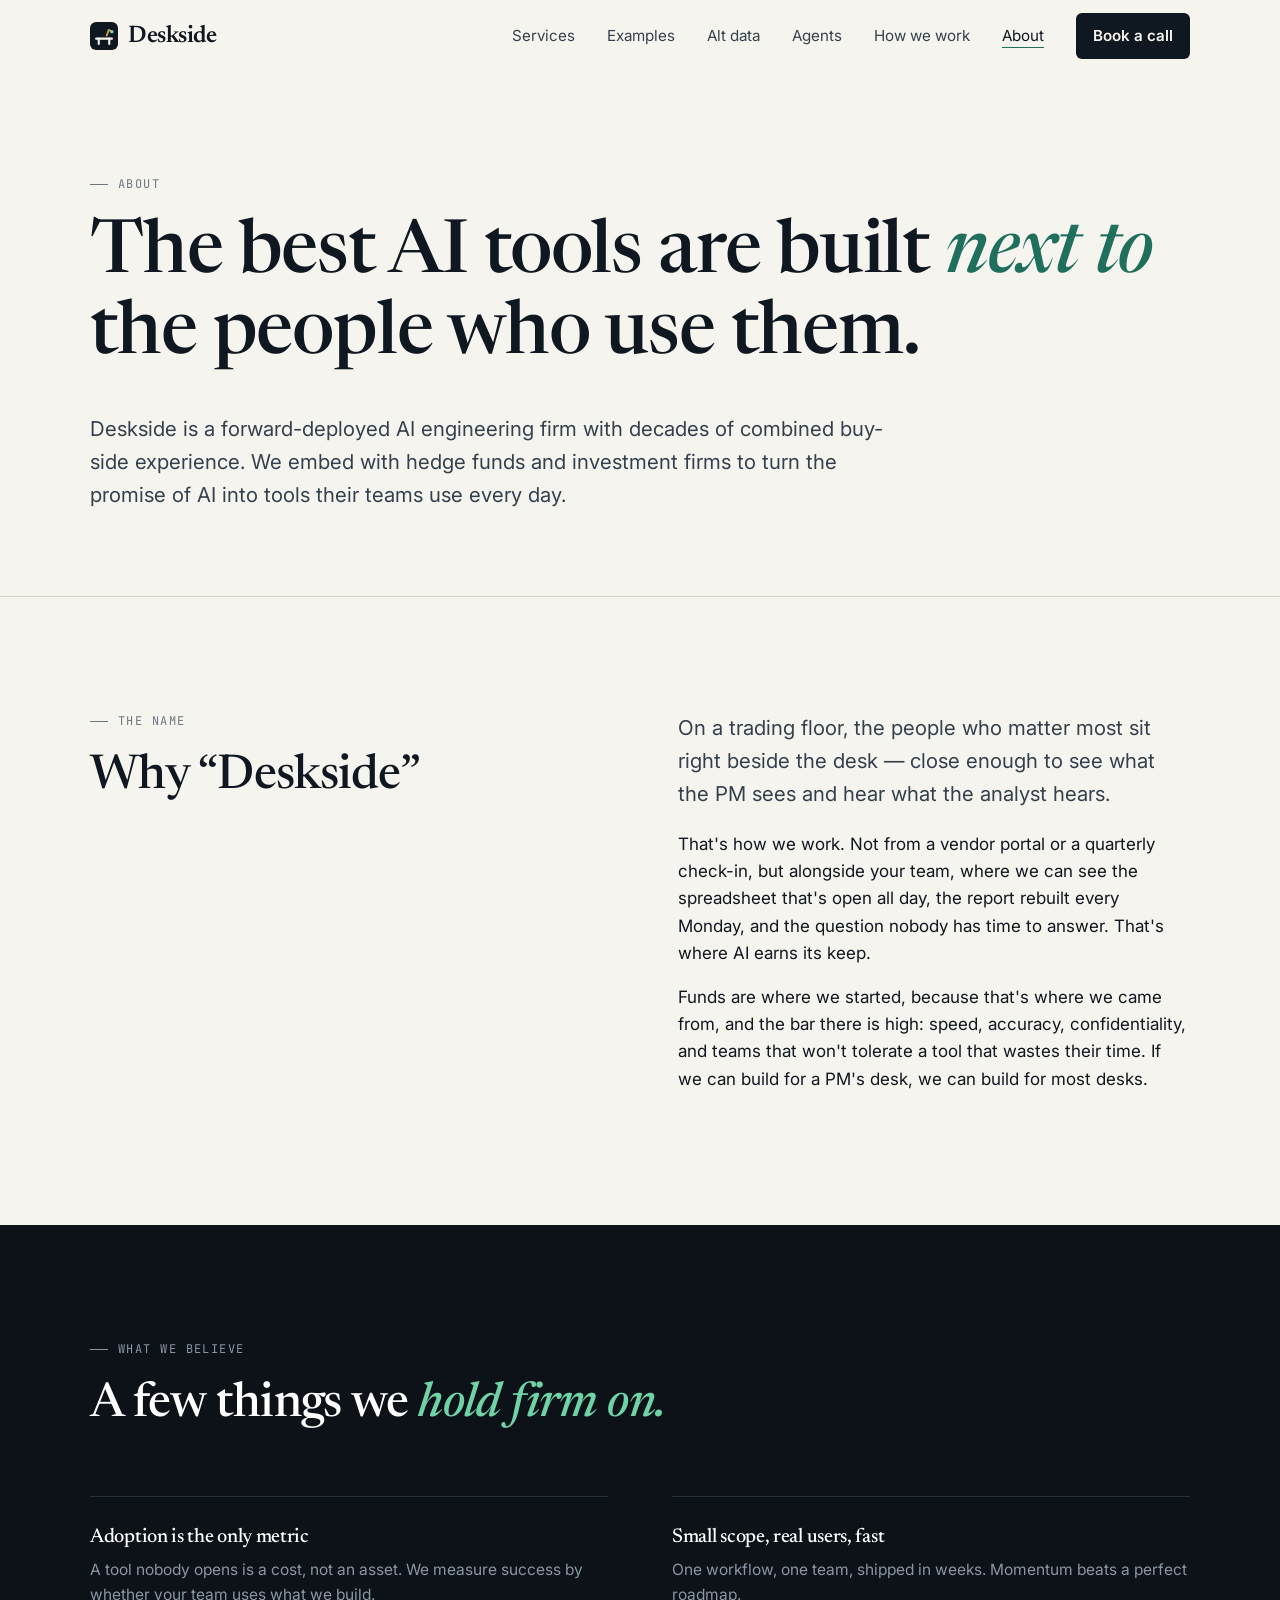
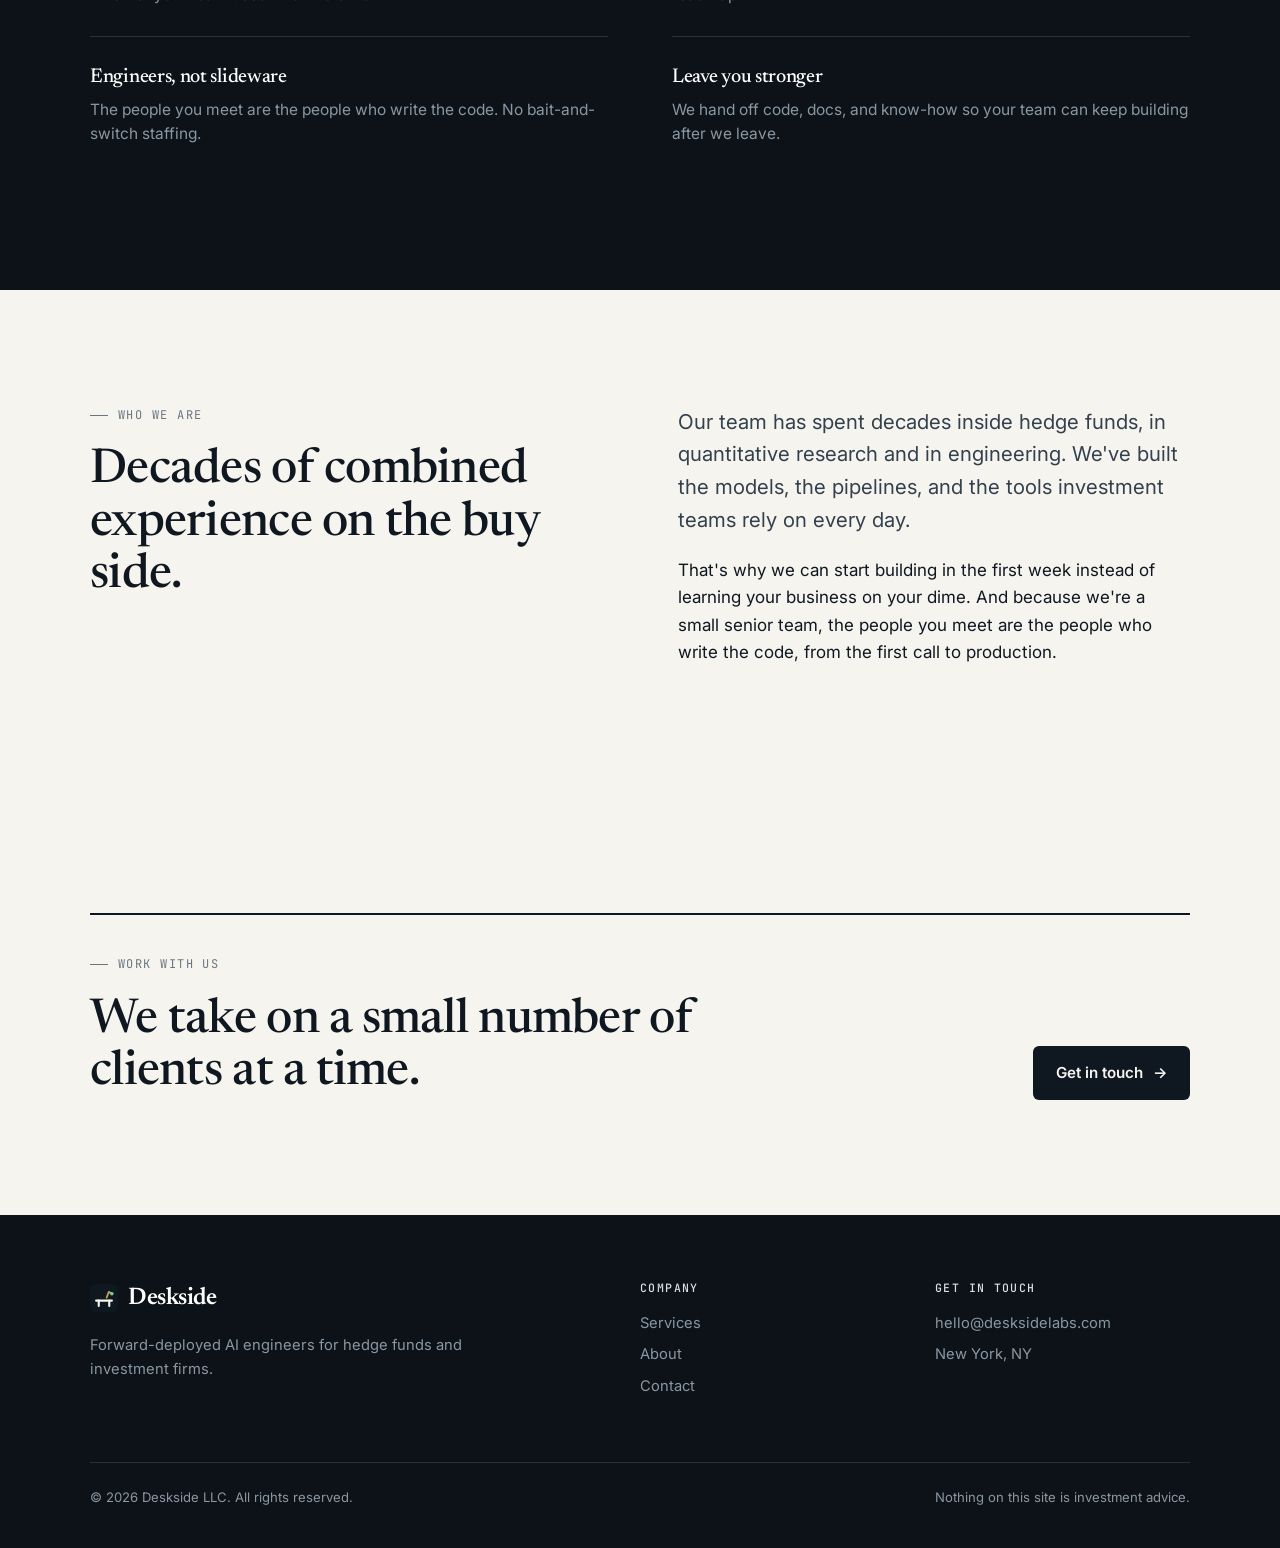
==== about.html @ b80da8ac "Add alt-data agents section and 3D accents New homepage section on alt-data agents (signal triangula" ====
<!doctype html>
<html lang="en">
<head>
  <meta charset="utf-8">
  <meta name="viewport" content="width=device-width, initial-scale=1">
  <title>About — Deskside</title>
  <meta name="description" content="Deskside is a forward-deployed AI engineering firm that embeds with hedge funds and investment firms.">
  <meta property="og:title" content="About — Deskside">
  <meta property="og:description" content="Deskside is a forward-deployed AI engineering firm that embeds with hedge funds and investment firms.">
  <meta property="og:type" content="website">
  <link rel="icon" href="assets/favicon.svg" type="image/svg+xml">
  <link rel="preconnect" href="https://fonts.googleapis.com">
  <link rel="preconnect" href="https://fonts.gstatic.com" crossorigin>
  <link href="https://fonts.googleapis.com/css2?family=Inter:wght@400;500;600&family=JetBrains+Mono:wght@400;500&family=Newsreader:ital,opsz,wght@0,6..72,400;0,6..72,500;0,6..72,600;1,6..72,400;1,6..72,500&display=swap" rel="stylesheet">
  <link rel="stylesheet" href="assets/styles.css">
</head>
<body>
  <a class="skip-link" href="#main">Skip to content</a>

  <header class="site-header">
    <nav class="nav container" aria-label="Primary">
      <a class="brand" href="index.html" aria-label="Deskside home">
        <img class="brand-mark" src="assets/favicon.svg" alt="">
        Deskside
      </a>
      <button class="nav-toggle" aria-expanded="false" aria-controls="nav-links" aria-label="Menu">
        <svg width="24" height="24" viewBox="0 0 24 24" fill="none" stroke="currentColor" stroke-width="2" stroke-linecap="round"><path d="M4 7h16M4 12h16M4 17h16"/></svg>
      </button>
      <ul class="nav-links" id="nav-links">
        <li><a href="services.html">Services</a></li>
        <li><a href="index.html#examples">Examples</a></li>
        <li><a href="index.html#alt-data">Alt data</a></li>
        <li><a href="index.html#proactive">Agents</a></li>
        <li><a href="index.html#how-we-work">How we work</a></li>
        <li><a href="about.html" aria-current="page">About</a></li>
        <li><a class="btn btn-primary" href="contact.html">Book a call</a></li>
      </ul>
    </nav>
  </header>

  <main id="main">

    <section class="page-head">
      <div class="container">
        <p class="eyebrow">About</p>
        <h1>The best AI tools are built <em>next to</em> the people who use them.</h1>
        <p class="lede">Deskside is a forward-deployed AI engineering firm with decades of combined buy-side experience. We embed with hedge funds and investment firms to turn the promise of AI into tools their teams use every day.</p>
      </div>
    </section>

    <section>
      <div class="container split">
        <div class="reveal">
          <p class="eyebrow">The name</p>
          <h2>Why “Deskside”</h2>
        </div>
        <div class="reveal">
          <p class="lede">On a trading floor, the people who matter most sit right beside the desk — close enough to see what the PM sees and hear what the analyst hears.</p>
          <p>That's how we work. Not from a vendor portal or a quarterly check-in, but alongside your team, where we can see the spreadsheet that's open all day, the report rebuilt every Monday, and the question nobody has time to answer. That's where AI earns its keep.</p>
          <p>Funds are where we started, because that's where we came from, and the bar there is high: speed, accuracy, confidentiality, and teams that won't tolerate a tool that wastes their time. If we can build for a PM's desk, we can build for most desks.</p>
        </div>
      </div>
    </section>

    <section class="band">
      <div class="container">
        <div class="section-head reveal">
          <p class="eyebrow">What we believe</p>
          <h2>A few things we <em>hold firm on.</em></h2>
        </div>
        <div class="principles reveal">
          <div class="principle">
            <h3>Adoption is the only metric</h3>
            <p>A tool nobody opens is a cost, not an asset. We measure success by whether your team uses what we build.</p>
          </div>
          <div class="principle">
            <h3>Small scope, real users, fast</h3>
            <p>One workflow, one team, shipped in weeks. Momentum beats a perfect roadmap.</p>
          </div>
          <div class="principle">
            <h3>Engineers, not slideware</h3>
            <p>The people you meet are the people who write the code. No bait-and-switch staffing.</p>
          </div>
          <div class="principle">
            <h3>Leave you stronger</h3>
            <p>We hand off code, docs, and know-how so your team can keep building after we leave.</p>
          </div>
        </div>
      </div>
    </section>

    <section id="team">
      <div class="container split">
        <div class="reveal">
          <p class="eyebrow">Who we are</p>
          <h2>Decades of combined experience on the buy side.</h2>
        </div>
        <div class="reveal">
          <p class="lede">Our team has spent decades inside hedge funds, in quantitative research and in engineering. We've built the models, the pipelines, and the tools investment teams rely on every day.</p>
          <p>That's why we can start building in the first week instead of learning your business on your dime. And because we're a small senior team, the people you meet are the people who write the code, from the first call to production.</p>
        </div>
      </div>
    </section>

    <section class="cta">
      <div class="container">
        <div class="cta-box reveal">
          <div>
            <p class="eyebrow">Work with us</p>
            <h2>We take on a small number of clients at a time.</h2>
          </div>
          <div class="cta-actions">
            <a class="btn btn-primary" href="contact.html">Get in touch <span class="arrow">→</span></a>
          </div>
        </div>
      </div>
    </section>
  </main>

  <footer class="site-footer">
    <div class="container">
      <div class="footer-grid">
        <div>
          <a class="brand" href="index.html"><img class="brand-mark" src="assets/favicon.svg" alt="">Deskside</a>
          <p style="margin-top:14px;max-width:26em">Forward-deployed AI engineers for hedge funds and investment firms.</p>
        </div>
        <div>
          <h4>Company</h4>
          <ul>
            <li><a href="services.html">Services</a></li>
            <li><a href="about.html">About</a></li>
            <li><a href="contact.html">Contact</a></li>
          </ul>
        </div>
        <div>
          <h4>Get in touch</h4>
          <ul>
            <li><a href="mailto:hello@desksidelabs.com">hello@desksidelabs.com</a></li>
            <li>New York, NY</li>
          </ul>
        </div>
      </div>
      <div class="footer-base">
        <span>© <span data-year>2026</span> Deskside LLC. All rights reserved.</span>
        <span>Nothing on this site is investment advice.</span>
      </div>
    </div>
  </footer>

  <script src="assets/main.js"></script>
</body>
</html>
---- assets/styles.css ----
/* ==========================================================================
   Deskside — site styles
   ========================================================================== */

:root {
  --paper: #f6f4ef;
  --paper-2: #eeebe3;
  --ink: #0f1720;
  --ink-2: #33404d;
  --muted: #6b7682;
  --rule: #d9d4c8;
  --accent: #1f6f5c;       /* deep desk-green */
  --accent-ink: #ffffff;
  --signal: #c8a24a;       /* brass */
  --night: #0c1218;
  --night-2: #141d26;
  --night-rule: #25313d;
  --night-text: #d8dee4;
  --night-muted: #8a97a3;
  --term-green: #6fd3a7;

  --serif: "Newsreader", "Iowan Old Style", Georgia, serif;
  --sans: "Inter", system-ui, -apple-system, "Segoe UI", sans-serif;
  --mono: "JetBrains Mono", ui-monospace, SFMono-Regular, Menlo, monospace;

  --max: 1180px;
  --gutter: clamp(16px, 4vw, 40px);
  --radius: 6px;
}

*, *::before, *::after { box-sizing: border-box; }

html { -webkit-text-size-adjust: 100%; scroll-behavior: smooth; }

body {
  margin: 0;
  background: var(--paper);
  color: var(--ink);
  font-family: var(--sans);
  font-size: 17px;
  line-height: 1.6;
  -webkit-font-smoothing: antialiased;
}

img, svg { display: block; max-width: 100%; }

a { color: inherit; }

.container {
  width: 100%;
  max-width: var(--max);
  margin: 0 auto;
  padding: 0 var(--gutter);
}

.skip-link {
  position: absolute; left: -9999px; top: 8px;
  background: var(--ink); color: var(--paper); padding: 8px 12px; z-index: 100;
}
.skip-link:focus { left: 8px; }

:focus-visible { outline: 2px solid var(--accent); outline-offset: 3px; }

/* ---------- Type ---------- */

h1, h2, h3 {
  font-family: var(--serif);
  font-weight: 500;
  letter-spacing: -0.015em;
  line-height: 1.1;
  margin: 0 0 0.5em;
}
h1 { font-size: clamp(2.6rem, 6vw, 4.6rem); }
h2 { font-size: clamp(2rem, 4vw, 3rem); }
h3 { font-size: 1.45rem; line-height: 1.25; }
h1 em, h2 em { font-style: italic; color: var(--accent); }

p { margin: 0 0 1em; }

.eyebrow {
  font-family: var(--mono);
  font-size: 0.75rem;
  letter-spacing: 0.12em;
  text-transform: uppercase;
  color: var(--muted);
  margin: 0 0 1.25rem;
  display: flex; align-items: center; gap: 10px;
}
.eyebrow::before {
  content: ""; width: 18px; height: 1px; background: currentColor;
}

.lede {
  font-size: clamp(1.1rem, 1.6vw, 1.3rem);
  color: var(--ink-2);
  max-width: 40em;
}

/* ---------- Buttons ---------- */

.btn {
  display: inline-flex; align-items: center; gap: 10px;
  padding: 14px 22px;
  border-radius: var(--radius);
  font-weight: 600; font-size: 0.95rem;
  text-decoration: none;
  border: 1px solid transparent;
  transition: transform .15s ease, background .15s ease, border-color .15s ease;
  cursor: pointer;
  font-family: var(--sans);
}
.btn:hover { transform: translateY(-1px); }
.btn-primary { background: var(--ink); color: var(--paper); }
.btn-primary:hover { background: var(--accent); }
.btn-ghost { border-color: var(--rule); color: var(--ink); background: transparent; }
.btn-ghost:hover { border-color: var(--ink); }
.btn .arrow { transition: transform .15s ease; }
.btn:hover .arrow { transform: translateX(3px); }

/* ---------- Header ---------- */

.site-header {
  position: sticky; top: 0; z-index: 50;
  background: color-mix(in srgb, var(--paper) 88%, transparent);
  backdrop-filter: saturate(1.4) blur(10px);
  -webkit-backdrop-filter: saturate(1.4) blur(10px);
  border-bottom: 1px solid transparent;
  transition: border-color .2s ease;
}
.site-header.scrolled { border-bottom-color: var(--rule); }
.nav {
  display: flex; align-items: center; justify-content: space-between;
  height: 72px;
}
.brand {
  display: inline-flex; align-items: center; gap: 10px;
  text-decoration: none; font-family: var(--serif);
  font-size: 1.5rem; font-weight: 600; letter-spacing: -0.02em;
}
.brand-mark { width: 28px; height: 28px; }
.nav-links {
  display: flex; align-items: center; gap: 32px;
  list-style: none; margin: 0; padding: 0;
}
.nav-links a {
  text-decoration: none; font-size: 0.95rem; color: var(--ink-2);
}
.nav-links a:hover, .nav-links a[aria-current="page"] { color: var(--ink); }
.nav-links a[aria-current="page"] { text-decoration: underline; text-underline-offset: 6px; text-decoration-color: var(--accent); }
.nav-links .btn { padding: 10px 16px; color: var(--paper); }

.nav-toggle {
  display: none; background: none; border: 0; padding: 8px; cursor: pointer;
  color: var(--ink);
}

@media (max-width: 820px) {
  .nav-toggle { display: block; }
  .nav-links {
    position: absolute; top: 72px; left: 0; right: 0;
    flex-direction: column; align-items: stretch; gap: 0;
    background: var(--paper); border-bottom: 1px solid var(--rule);
    padding: 8px var(--gutter) 20px;
    display: none;
  }
  .nav-links.open { display: flex; }
  .nav-links li a:not(.btn) { display: block; padding: 14px 0; border-bottom: 1px solid var(--rule); }
  .nav-links .btn { margin-top: 16px; justify-content: center; }
}

/* ---------- Hero ---------- */

.hero { padding: clamp(48px, 7vw, 96px) 0 clamp(56px, 7vw, 96px); }
.hero-grid {
  display: grid; grid-template-columns: 1.05fr 0.95fr; gap: clamp(32px, 5vw, 72px);
  align-items: center;
}
.hero h1 { margin-bottom: 0.4em; }
.hero-actions { display: flex; flex-wrap: wrap; gap: 12px; margin-top: 32px; }
.hero-note {
  margin-top: 28px; font-size: 0.9rem; color: var(--muted);
  display: flex; align-items: center; gap: 8px;
}
.dot { width: 8px; height: 8px; border-radius: 50%; background: var(--accent); flex: none; }

@media (max-width: 960px) {
  .hero-grid { grid-template-columns: 1fr; }
}

/* Terminal / desk panel */
.desk {
  background: var(--night);
  color: var(--night-text);
  border-radius: 10px;
  box-shadow: 0 30px 60px -30px rgba(15, 23, 32, .55), 0 0 0 1px rgba(15,23,32,.08);
  font-family: var(--mono);
  font-size: 0.8rem;
  line-height: 1.7;
  overflow: hidden;
  min-width: 0;
}
.desk-bar {
  display: flex; align-items: center; gap: 8px;
  padding: 12px 16px; border-bottom: 1px solid var(--night-rule);
  color: var(--night-muted); font-size: 0.72rem;
}
.desk-bar i { width: 10px; height: 10px; border-radius: 50%; background: var(--night-rule); display: inline-block; }
.desk-bar span { margin-left: auto; }
.desk-body { padding: 18px 20px 22px; min-height: 300px; overflow-x: auto; }
.desk-body .line { white-space: pre; opacity: 0; transform: translateY(4px); transition: opacity .35s ease, transform .35s ease; }
.desk-body .line.show { opacity: 1; transform: none; }
.desk .prompt { color: var(--signal); }
.desk .ok { color: var(--term-green); }
.desk .dim { color: var(--night-muted); }
.desk .hl { color: #fff; }
.cursor {
  display: inline-block; width: 8px; height: 1em; background: var(--term-green);
  vertical-align: -2px; animation: blink 1s steps(1) infinite;
}
@keyframes blink { 50% { opacity: 0; } }

@media (prefers-reduced-motion: reduce) {
  .desk-body .line { opacity: 1; transform: none; transition: none; }
  .cursor { animation: none; }
  html { scroll-behavior: auto; }
}

/* ---------- Sections ---------- */

section { padding: clamp(72px, 9vw, 120px) 0; }
.section-head { max-width: 760px; margin-bottom: clamp(40px, 5vw, 64px); }
.rule-top { border-top: 1px solid var(--rule); }

.band {
  background: var(--night); color: var(--night-text);
}
.band h2, .band h3 { color: #fff; }
.band h2 em { color: var(--term-green); }
.band .eyebrow { color: var(--night-muted); }
.band .lede { color: var(--night-text); }

/* Problem / thesis split */
.split {
  display: grid; grid-template-columns: 1fr 1fr; gap: clamp(32px, 6vw, 96px);
}
@media (max-width: 860px) { .split { grid-template-columns: 1fr; } }

.contrast-list { list-style: none; margin: 0; padding: 0; }
.contrast-list li {
  display: grid; grid-template-columns: 1fr 1fr; gap: 20px;
  padding: 18px 0; border-top: 1px solid var(--rule);
  font-size: 0.98rem;
}
.contrast-list li:last-child { border-bottom: 1px solid var(--rule); }
.contrast-list .them { color: var(--muted); text-decoration: line-through; text-decoration-color: rgba(107,118,130,.5); }
.contrast-list .us { color: var(--ink); font-weight: 500; }
.contrast-head {
  font-family: var(--mono); font-size: 0.72rem; letter-spacing: .1em; text-transform: uppercase;
  color: var(--muted); display: grid; grid-template-columns: 1fr 1fr; gap: 20px; padding-bottom: 10px;
}

/* Cards grid */
.cards {
  display: grid; grid-template-columns: repeat(3, 1fr);
  border-top: 1px solid var(--rule); border-left: 1px solid var(--rule);
}
.card {
  padding: 32px 28px 36px;
  border-right: 1px solid var(--rule); border-bottom: 1px solid var(--rule);
  background: var(--paper);
  transition: background .2s ease;
}
.card:hover { background: #fbfaf7; }
.card .num {
  font-family: var(--mono); font-size: 0.75rem; color: var(--accent);
  letter-spacing: .08em; margin-bottom: 28px; display: block;
}
.card p { color: var(--ink-2); font-size: 0.97rem; margin: 0; }
.card ul { margin: 14px 0 0; padding-left: 18px; color: var(--ink-2); font-size: 0.93rem; }
.card li { margin-bottom: 4px; }
@media (max-width: 960px) { .cards { grid-template-columns: repeat(2, 1fr); } }
@media (max-width: 620px) { .cards { grid-template-columns: 1fr; } }

.band .cards { border-color: var(--night-rule); }
.band .card { background: var(--night); border-color: var(--night-rule); }
.band .card:hover { background: var(--night-2); }
.band .card p, .band .card ul { color: var(--night-muted); }
.band .card .num { color: var(--term-green); }

/* Process timeline */
.steps { list-style: none; margin: 0; padding: 0; counter-reset: step; }
.steps li {
  display: grid; grid-template-columns: 140px 1fr 1.3fr; gap: 32px;
  padding: 32px 0; border-top: 1px solid var(--rule);
  align-items: baseline;
}
.steps li:last-child { border-bottom: 1px solid var(--rule); }
.steps .when { font-family: var(--mono); font-size: 0.8rem; color: var(--accent); letter-spacing: .04em; }
.steps h3 { margin: 0; }
.steps p { margin: 0; color: var(--ink-2); }
@media (max-width: 820px) {
  .steps li { grid-template-columns: 1fr; gap: 8px; }
}

/* Sectors */
.sectors { display: grid; grid-template-columns: 2fr 1fr 1fr 1fr; gap: 0; border-top: 1px solid var(--rule); }
.sector { padding: 28px 24px 28px 0; border-bottom: 1px solid var(--rule); }
.sector + .sector { padding-left: 24px; border-left: 1px solid var(--rule); }
.sector.primary h3 { font-size: 1.9rem; }
.sector .tag {
  display: inline-block; font-family: var(--mono); font-size: 0.68rem; letter-spacing: .1em;
  text-transform: uppercase; color: var(--accent-ink); background: var(--accent);
  padding: 3px 8px; border-radius: 3px; margin-bottom: 14px;
}
.sector p { color: var(--ink-2); font-size: 0.95rem; margin: 0; }
@media (max-width: 900px) {
  .sectors { grid-template-columns: 1fr 1fr; }
  .sector.primary { grid-column: 1 / -1; }
  .sector + .sector { padding-left: 0; border-left: 0; }
  .sectors .sector:nth-child(3), .sectors .sector:nth-child(4) { padding-left: 24px; border-left: 1px solid var(--rule); }
  .sectors .sector:nth-child(3) { padding-left: 0; border-left: 0; }
}
@media (max-width: 560px) {
  .sectors { grid-template-columns: 1fr; }
  .sectors .sector:nth-child(n) { padding-left: 0; border-left: 0; }
}

/* Principles */
.principles { display: grid; grid-template-columns: repeat(2, 1fr); gap: 0 64px; }
.principle { padding: 28px 0; border-top: 1px solid var(--night-rule); }
.principle h3 { font-size: 1.25rem; margin-bottom: 8px; }
.principle p { margin: 0; color: var(--night-muted); font-size: 0.97rem; }
@media (max-width: 760px) { .principles { grid-template-columns: 1fr; } }

/* CTA */
.cta {
  text-align: left;
  padding: clamp(72px, 9vw, 120px) 0;
}
.cta-box {
  display: grid; grid-template-columns: 1.4fr 1fr; gap: 48px; align-items: end;
  border-top: 2px solid var(--ink); padding-top: 40px;
}
.cta-box h2 { margin: 0; }
.cta-actions { display: flex; flex-wrap: wrap; gap: 12px; justify-content: flex-end; }
@media (max-width: 820px) {
  .cta-box { grid-template-columns: 1fr; gap: 28px; }
  .cta-actions { justify-content: flex-start; }
}

/* Page header (subpages) */
.page-head { padding: clamp(56px, 8vw, 104px) 0 clamp(40px, 5vw, 64px); border-bottom: 1px solid var(--rule); }
.page-head h1 { max-width: 16em; }

/* Service detail blocks */
.service {
  display: grid; grid-template-columns: 1fr 1.6fr; gap: clamp(24px, 5vw, 80px);
  padding: 56px 0; border-bottom: 1px solid var(--rule);
}
.service:first-child { padding-top: 0; }
.service .num { font-family: var(--mono); font-size: 0.8rem; color: var(--accent); display: block; margin-bottom: 14px; }
.service-body p { color: var(--ink-2); }
.examples { list-style: none; margin: 24px 0 0; padding: 0; display: grid; grid-template-columns: 1fr 1fr; gap: 10px 28px; }
.examples li {
  font-size: 0.95rem; padding-left: 22px; position: relative; color: var(--ink);
}
.examples li::before {
  content: "→"; position: absolute; left: 0; color: var(--accent); font-family: var(--mono);
}
@media (max-width: 820px) {
  .service { grid-template-columns: 1fr; }
  .examples { grid-template-columns: 1fr; }
}

/* Engagement models */
.models { display: grid; grid-template-columns: repeat(3, 1fr); gap: 20px; }
.model {
  border: 1px solid var(--rule); border-radius: 8px; padding: 32px 28px;
  background: #fbfaf7; display: flex; flex-direction: column;
}
.model.featured { border-color: var(--ink); background: var(--paper); box-shadow: 0 18px 40px -28px rgba(15,23,32,.45); }
.model .dur { font-family: var(--mono); font-size: 0.78rem; color: var(--accent); margin-bottom: 10px; letter-spacing: .04em; }
.model p { color: var(--ink-2); font-size: 0.96rem; }
.model ul { margin: 8px 0 0; padding-left: 18px; font-size: 0.93rem; color: var(--ink-2); }
.model li { margin-bottom: 6px; }
@media (max-width: 900px) { .models { grid-template-columns: 1fr; } }

/* FAQ */
.faq { max-width: 860px; }
.faq details { border-top: 1px solid var(--rule); padding: 22px 0; }
.faq details:last-child { border-bottom: 1px solid var(--rule); }
.faq summary {
  cursor: pointer; list-style: none; font-family: var(--serif); font-size: 1.3rem;
  display: flex; justify-content: space-between; gap: 24px; align-items: baseline;
}
.faq summary::-webkit-details-marker { display: none; }
.faq summary::after { content: "+"; font-family: var(--mono); color: var(--accent); font-size: 1.2rem; flex: none; }
.faq details[open] summary::after { content: "–"; }
.faq details p { margin: 14px 0 0; color: var(--ink-2); max-width: 44em; }

/* Team */
.team { display: grid; grid-template-columns: repeat(2, 1fr); gap: 24px; }
.person { border-top: 2px solid var(--ink); padding-top: 24px; }
.avatar {
  width: 72px; height: 72px; border-radius: 50%;
  background: var(--paper-2); border: 1px solid var(--rule);
  display: grid; place-items: center; font-family: var(--serif); font-size: 1.6rem; color: var(--accent);
  margin-bottom: 18px;
}
.person .role { font-family: var(--mono); font-size: 0.78rem; color: var(--muted); letter-spacing: .04em; margin-bottom: 12px; }
.person p { color: var(--ink-2); font-size: 0.97rem; }
@media (max-width: 720px) { .team { grid-template-columns: 1fr; } }

/* Contact */
.contact-grid { display: grid; grid-template-columns: 1fr 1.3fr; gap: clamp(32px, 6vw, 96px); }
@media (max-width: 860px) { .contact-grid { grid-template-columns: 1fr; } }
.contact-meta dl { margin: 0; }
.contact-meta dt { font-family: var(--mono); font-size: 0.72rem; letter-spacing: .1em; text-transform: uppercase; color: var(--muted); margin-top: 24px; }
.contact-meta dd { margin: 6px 0 0; font-size: 1.05rem; }
.contact-meta a { text-decoration-color: var(--accent); text-underline-offset: 4px; }

.form { display: grid; gap: 18px; }
.form-row { display: grid; grid-template-columns: 1fr 1fr; gap: 18px; }
@media (max-width: 560px) { .form-row { grid-template-columns: 1fr; } }
.field label { display: block; font-size: 0.85rem; font-weight: 600; margin-bottom: 6px; }
.field input, .field select, .field textarea {
  width: 100%; font: inherit; font-size: 1rem; color: var(--ink);
  background: #fbfaf7; border: 1px solid var(--rule); border-radius: var(--radius);
  padding: 12px 14px;
}
.field input:focus, .field select:focus, .field textarea:focus { outline: none; border-color: var(--accent); box-shadow: 0 0 0 3px rgba(31,111,92,.15); }
.field textarea { min-height: 150px; resize: vertical; }
.form-note { font-size: 0.85rem; color: var(--muted); margin: 0; }

/* ---------- Footer ---------- */

.site-footer {
  background: var(--night); color: var(--night-muted);
  padding: 64px 0 40px; font-size: 0.92rem;
}
.footer-grid { display: grid; grid-template-columns: 2fr 1fr 1fr; gap: 40px; }
.site-footer .brand { color: #fff; }
.site-footer h4 {
  font-family: var(--mono); font-size: 0.72rem; letter-spacing: .12em; text-transform: uppercase;
  color: var(--night-text); margin: 0 0 14px; font-weight: 500;
}
.site-footer ul { list-style: none; margin: 0; padding: 0; }
.site-footer li { margin-bottom: 8px; }
.site-footer a { text-decoration: none; }
.site-footer a:hover { color: #fff; }
.footer-base {
  margin-top: 56px; padding-top: 24px; border-top: 1px solid var(--night-rule);
  display: flex; justify-content: space-between; flex-wrap: wrap; gap: 12px; font-size: 0.82rem;
}
@media (max-width: 720px) { .footer-grid { grid-template-columns: 1fr 1fr; } .footer-grid > :first-child { grid-column: 1 / -1; } }

/* Reveal on scroll */
.reveal { opacity: 0; transform: translateY(14px); transition: opacity .6s ease, transform .6s ease; }
.reveal.in { opacity: 1; transform: none; }
@media (prefers-reduced-motion: reduce) { .reveal { opacity: 1; transform: none; transition: none; } }

/* Founders strip (home) */
.founders-strip { padding: 22px 0; border-top: 1px solid var(--rule); background: var(--paper-2); }
.founders-inner { display: flex; align-items: center; flex-wrap: wrap; gap: 14px 32px; }
.founders-label {
  margin: 0; font-family: var(--mono); font-size: 0.72rem; letter-spacing: .12em;
  text-transform: uppercase; color: var(--muted);
}
.founder-chip { display: inline-flex; align-items: center; gap: 12px; text-decoration: none; }
.founder-chip strong { display: block; font-weight: 600; font-size: 0.98rem; }
.founder-chip small { display: block; color: var(--muted); font-size: 0.82rem; }
.founder-chip:hover strong { color: var(--accent); }
.avatar.sm { width: 40px; height: 40px; font-size: 0.95rem; margin: 0; background: var(--paper); flex: none; }
.cta-sub { margin: 16px 0 0; color: var(--ink-2); max-width: 34em; }
@media (max-width: 560px) {
  .founders-label { flex-basis: 100%; }
  .founder-chip { flex-basis: 100%; }
}

/* Proactive agents */
.checks { list-style: none; margin: 28px 0 0; padding: 0; }
.checks li { position: relative; padding: 12px 0 12px 30px; border-top: 1px solid var(--rule); color: var(--ink-2); font-size: 0.98rem; }
.checks li::before { content: "✓"; position: absolute; left: 2px; top: 12px; color: var(--accent); font-weight: 600; }
.checks strong { color: var(--ink); font-weight: 600; }

.feed {
  background: var(--night); color: var(--night-text); border-radius: 10px; overflow: hidden;
  box-shadow: 0 30px 60px -30px rgba(15, 23, 32, .55), 0 0 0 1px rgba(15,23,32,.08);
  align-self: center; min-width: 0;
}
.feed .desk-bar { font-family: var(--mono); }
.feed .desk-bar span::before {
  content: ""; display: inline-block; width: 7px; height: 7px; border-radius: 50%;
  background: var(--term-green); margin-right: 8px; vertical-align: 1px;
  animation: pulse 2s ease-in-out infinite;
}
@keyframes pulse { 50% { opacity: .3; } }
.feed-list { list-style: none; margin: 0; padding: 6px 20px 10px; }
.feed-list li {
  display: grid; grid-template-columns: 48px 80px 1fr; gap: 6px 12px; align-items: baseline;
  padding: 14px 0; border-bottom: 1px solid var(--night-rule);
}
.feed-list li:last-child { border-bottom: 0; }
.feed-list time { font-family: var(--mono); font-size: 0.78rem; color: var(--night-muted); }
.feed-list p { margin: 0; font-size: 0.9rem; line-height: 1.5; color: var(--night-text); }
.feed-list b { color: #fff; font-weight: 600; }
.tagx {
  font-family: var(--mono); font-size: 0.66rem; letter-spacing: .08em; text-transform: uppercase;
  padding: 2px 7px; border-radius: 3px; border: 1px solid currentColor; white-space: nowrap; justify-self: start;
}
.tagx.watch { color: var(--signal); }
.tagx.data { color: #7fb6ff; }
.tagx.brief { color: var(--term-green); }
.tagx.ops { color: #d7a6ff; }
.tagx.risk { color: #ff9a8a; }
@media (max-width: 520px) {
  .feed-list li { grid-template-columns: auto 1fr; }
  .feed-list p { grid-column: 1 / -1; }
}
@media (prefers-reduced-motion: reduce) { .feed .desk-bar span::before { animation: none; } }
.exp-item { font-family: var(--serif); font-size: 1.2rem; color: var(--ink); display: inline-flex; align-items: center; gap: 12px; }
.exp-item + .exp-item::before { content: ""; width: 5px; height: 5px; border-radius: 50%; background: var(--accent); }
@media (max-width: 560px) { .exp-item + .exp-item::before { display: none; } .exp-item { flex-basis: 100%; } }

/* Example builds */
.brief-demo {
  display: grid; grid-template-columns: 1fr 1fr; gap: clamp(32px, 5vw, 72px);
  align-items: center; margin-bottom: clamp(48px, 6vw, 72px);
}
.brief-anatomy {
  background: var(--night); color: var(--night-text); border-radius: 10px; overflow: hidden;
  box-shadow: 0 30px 60px -30px rgba(15, 23, 32, .55), 0 0 0 1px rgba(15,23,32,.08);
  min-width: 0;
}
.brief-anatomy .desk-bar { font-family: var(--mono); }
.anatomy-list { list-style: none; margin: 0; padding: 8px 20px 12px; counter-reset: sec; }
.anatomy-list li {
  counter-increment: sec; display: grid; grid-template-columns: 28px 1fr; gap: 2px 10px;
  padding: 9px 0; border-bottom: 1px solid var(--night-rule);
}
.anatomy-list li:last-child { border-bottom: 0; }
.anatomy-list li::before {
  content: counter(sec, decimal-leading-zero); grid-row: span 2;
  font-family: var(--mono); font-size: 0.72rem; color: var(--signal); padding-top: 3px;
}
.anatomy-list span { font-size: 0.95rem; color: #fff; font-weight: 500; }
.anatomy-list em { font-style: normal; font-size: 0.82rem; color: var(--night-muted); }
.anatomy-list li:last-child span { color: var(--term-green); }
.brief-copy h3 { font-size: 1.9rem; margin-bottom: 16px; }
.brief-copy p { color: var(--ink-2); }
.brief-copy em { font-style: italic; color: var(--ink); }
@media (max-width: 900px) { .brief-demo { grid-template-columns: 1fr; } .brief-copy { order: -1; } }
.examples-grid .card .num { margin-bottom: 20px; }

/* ---------- 3D accents ---------- */
.hero { position: relative; overflow: hidden; }
.hero > .container { position: relative; z-index: 1; }
.hero-3d {
  position: absolute; left: 0; right: 0; bottom: 0; width: 100%; height: 72%;
  pointer-events: none; opacity: 0;
  -webkit-mask-image: linear-gradient(to bottom, transparent 0%, #000 55%);
          mask-image: linear-gradient(to bottom, transparent 0%, #000 55%);
  transition: opacity 1.2s ease;
}
.has-3d .hero-3d { opacity: .5; }
@media (max-width: 960px) { .hero-3d { height: 45%; } .has-3d .hero-3d { opacity: .35; } }

/* ---------- Alt-data section ---------- */
.alt-grid { display: grid; grid-template-columns: 0.95fr 1.05fr; gap: clamp(32px, 5vw, 64px); align-items: start; }
@media (max-width: 980px) { .alt-grid { grid-template-columns: 1fr; } }
.alt-list { list-style: none; margin: 0; padding: 0; }
.alt-list li { padding: 20px 0 20px 34px; border-top: 1px solid var(--night-rule); position: relative; }
.alt-list li:last-child { border-bottom: 1px solid var(--night-rule); }
.alt-list li::before {
  content: ""; position: absolute; left: 4px; top: 29px; width: 12px; height: 12px;
  border: 1.5px solid var(--term-green); transform: rotate(45deg);
}
.alt-list h3 { font-size: 1.25rem; margin: 0 0 6px; }
.alt-list p { margin: 0; color: var(--night-muted); font-size: 0.96rem; }

.alt-visuals { display: grid; gap: 20px; min-width: 0; }
.viz-card {
  margin: 0; background: #080d12; border: 1px solid var(--night-rule); border-radius: 10px; overflow: hidden;
  box-shadow: 0 30px 60px -30px rgba(0,0,0,.6); min-width: 0;
}
.viz-card .desk-bar { font-family: var(--mono); }
.cohort-stage { position: relative; height: clamp(260px, 32vw, 360px); }
.cohort-stage canvas { position: absolute; inset: 0; width: 100%; height: 100%; display: block; }
.viz-fallback {
  position: absolute; inset: 0; display: grid; place-items: center; margin: 0; padding: 24px;
  text-align: center; color: var(--night-muted); font-size: 0.9rem;
}
.has-3d .viz-fallback { display: none; }
.axis {
  position: absolute; font-family: var(--mono); font-size: 0.68rem; letter-spacing: .04em;
  color: var(--night-muted); pointer-events: none;
}
.axis-x { right: 16px; bottom: 12px; }
.axis-z { left: 16px; top: 12px; }
.viz-card figcaption {
  display: flex; flex-wrap: wrap; align-items: center; gap: 6px 14px;
  padding: 12px 18px 14px; border-top: 1px solid var(--night-rule);
  font-size: 0.8rem; color: var(--night-muted);
}
.key { display: inline-flex; align-items: center; gap: 7px; }
.swatch { display: inline-block; width: 10px; height: 10px; border-radius: 2px; flex: none; }
.sw-hi { background: #6fd3a7; } .sw-lo { background: #1a4d42; } .sw-new { background: var(--signal); }

.tri { width: 100%; border-collapse: collapse; font-size: 0.9rem; }
.tri caption { text-align: left; padding: 14px 18px 4px; color: var(--night-muted); font-size: 0.8rem; font-family: var(--mono); }
.tri th, .tri td { padding: 9px 18px; border-bottom: 1px solid var(--night-rule); text-align: left; font-weight: 400; }
.tri thead th { font-family: var(--mono); font-size: 0.68rem; letter-spacing: .08em; text-transform: uppercase; color: var(--night-muted); }
.tri tbody th { color: var(--night-text); }
.tri td { font-family: var(--mono); color: #fff; white-space: nowrap; width: 1%; }
.tri .bar-col { width: 45%; }
.tri .bar { display: block; height: 8px; width: calc(var(--v) * 100%); border-radius: 2px; background: #3b5b6b; }
.tri .blend th, .tri .blend td { color: var(--term-green); font-weight: 600; }
.tri .blend .bar { background: var(--term-green); }
.tri .cons .bar { background: transparent; border: 1px dashed var(--night-muted); height: 8px; }
.tri-verdict { display: flex; align-items: center; gap: 8px; margin: 0; padding: 12px 18px 14px; font-size: 0.84rem; color: var(--night-text); }
.tri-verdict .dot { background: var(--term-green); }
@media (max-width: 520px) { .tri th, .tri td { padding: 8px 12px; } .tri .bar-col { width: 30%; } }

.sr-only { position: absolute; width: 1px; height: 1px; overflow: hidden; clip: rect(0 0 0 0); white-space: nowrap; }
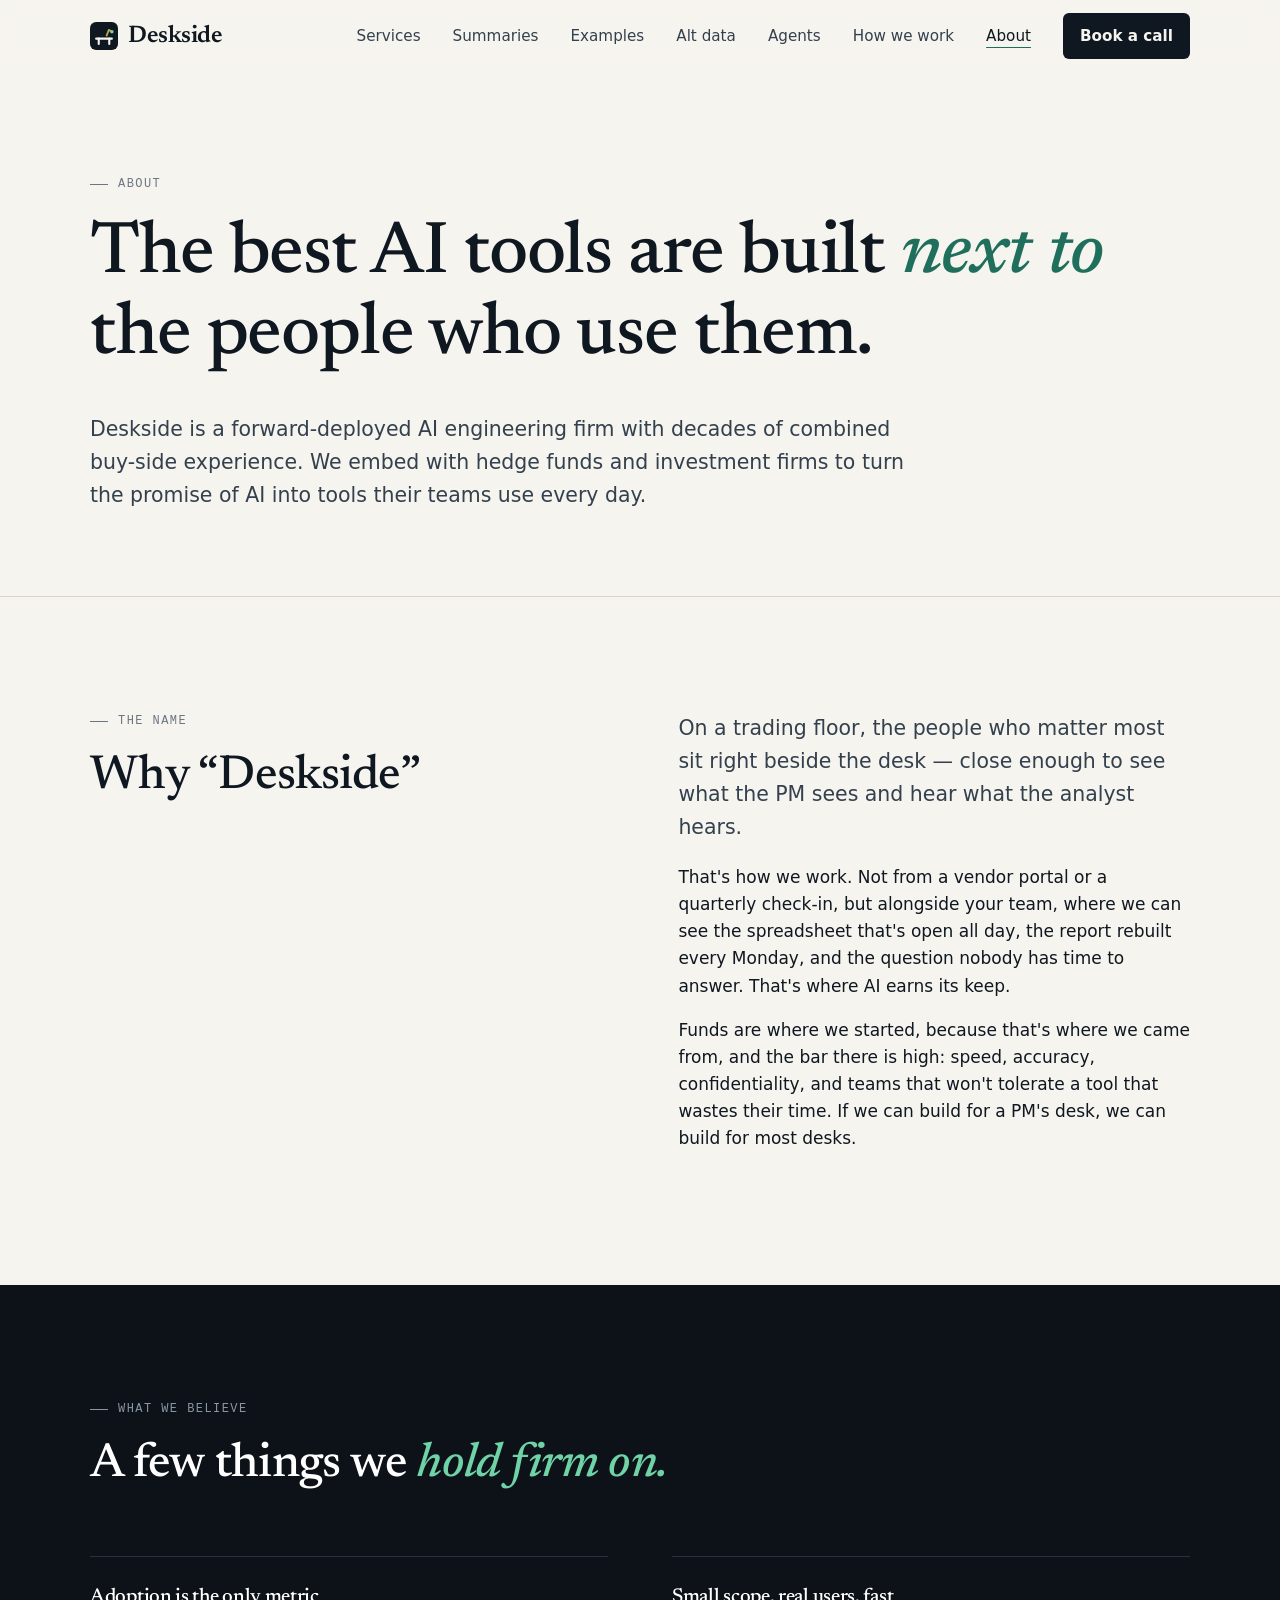
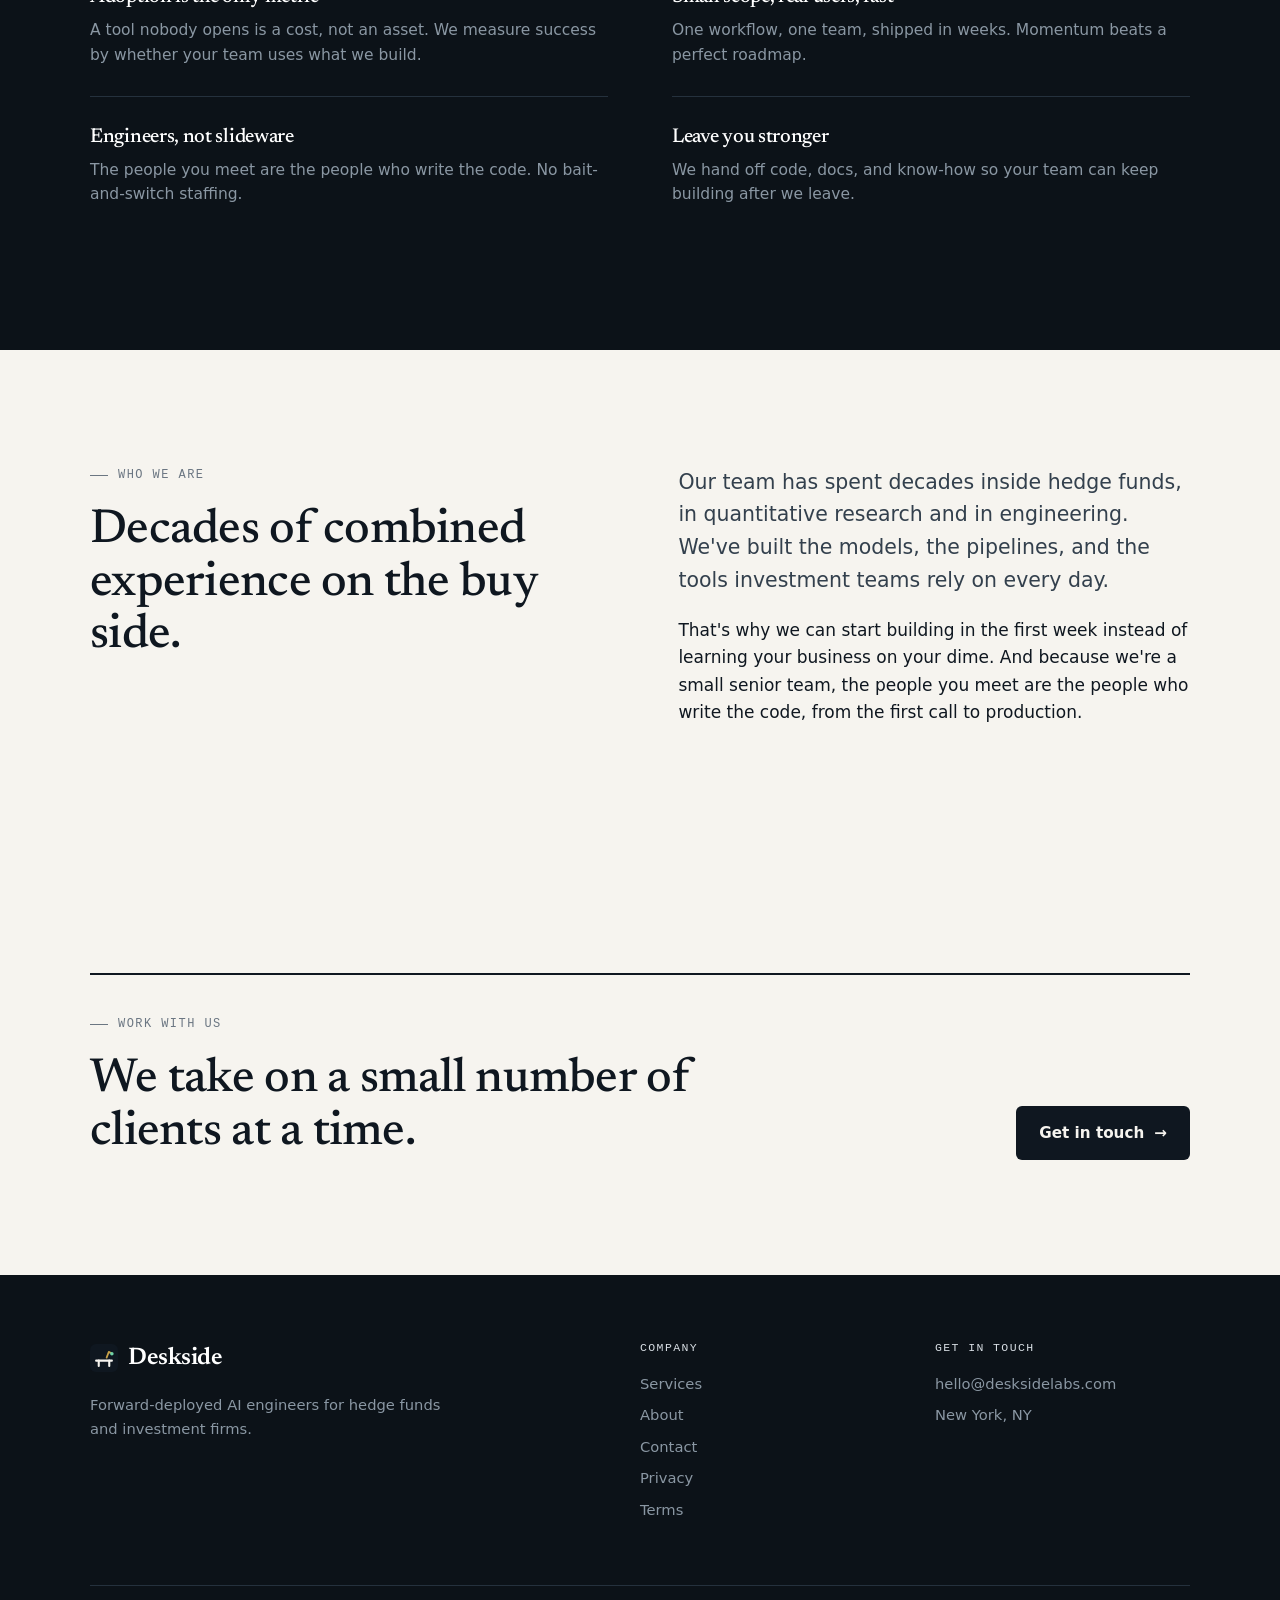
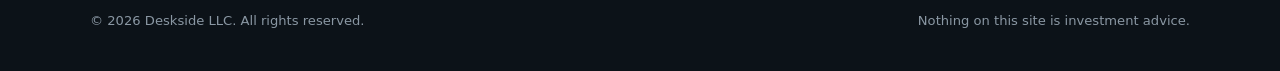
==== commit b0366306: "Add privacy policy, terms of use, and draft client contract - privacy.html and terms.html, linked fr" ====
--- a/about.html
+++ b/about.html
@@ -9,9 +9,7 @@
   <meta property="og:description" content="Deskside is a forward-deployed AI engineering firm that embeds with hedge funds and investment firms.">
   <meta property="og:type" content="website">
   <link rel="icon" href="assets/favicon.svg" type="image/svg+xml">
-  <link rel="preconnect" href="https://fonts.googleapis.com">
-  <link rel="preconnect" href="https://fonts.gstatic.com" crossorigin>
-  <link href="https://fonts.googleapis.com/css2?family=Inter:wght@400;500;600&family=JetBrains+Mono:wght@400;500&family=Newsreader:ital,opsz,wght@0,6..72,400;0,6..72,500;0,6..72,600;1,6..72,400;1,6..72,500&display=swap" rel="stylesheet">
+  <link rel="stylesheet" href="assets/fonts.css">
   <link rel="stylesheet" href="assets/styles.css">
 </head>
 <body>
@@ -28,6 +26,7 @@
       </button>
       <ul class="nav-links" id="nav-links">
         <li><a href="services.html">Services</a></li>
+        <li><a href="index.html#summaries">Summaries</a></li>
         <li><a href="index.html#examples">Examples</a></li>
         <li><a href="index.html#alt-data">Alt data</a></li>
         <li><a href="index.html#proactive">Agents</a></li>
@@ -130,6 +129,8 @@
             <li><a href="services.html">Services</a></li>
             <li><a href="about.html">About</a></li>
             <li><a href="contact.html">Contact</a></li>
+            <li><a href="privacy.html">Privacy</a></li>
+            <li><a href="terms.html">Terms</a></li>
           </ul>
         </div>
         <div>
--- a/assets/fonts.css
+++ b/assets/fonts.css
@@ -0,0 +1,10 @@
+@font-face { font-family: "Inter"; font-style: normal; font-weight: 400; font-display: swap; src: url("fonts/inter-latin-400-normal.woff2") format("woff2"); }
+@font-face { font-family: "Inter"; font-style: normal; font-weight: 500; font-display: swap; src: url("fonts/inter-latin-500-normal.woff2") format("woff2"); }
+@font-face { font-family: "Inter"; font-style: normal; font-weight: 600; font-display: swap; src: url("fonts/inter-latin-600-normal.woff2") format("woff2"); }
+@font-face { font-family: "JetBrains Mono"; font-style: normal; font-weight: 400; font-display: swap; src: url("fonts/jetbrains-mono-latin-400-normal.woff2") format("woff2"); }
+@font-face { font-family: "JetBrains Mono"; font-style: normal; font-weight: 500; font-display: swap; src: url("fonts/jetbrains-mono-latin-500-normal.woff2") format("woff2"); }
+@font-face { font-family: "Newsreader"; font-style: normal; font-weight: 400; font-display: swap; src: url("fonts/newsreader-latin-400-normal.woff2") format("woff2"); }
+@font-face { font-family: "Newsreader"; font-style: normal; font-weight: 500; font-display: swap; src: url("fonts/newsreader-latin-500-normal.woff2") format("woff2"); }
+@font-face { font-family: "Newsreader"; font-style: normal; font-weight: 600; font-display: swap; src: url("fonts/newsreader-latin-600-normal.woff2") format("woff2"); }
+@font-face { font-family: "Newsreader"; font-style: italic; font-weight: 400; font-display: swap; src: url("fonts/newsreader-latin-400-italic.woff2") format("woff2"); }
+@font-face { font-family: "Newsreader"; font-style: italic; font-weight: 500; font-display: swap; src: url("fonts/newsreader-latin-500-italic.woff2") format("woff2"); }
--- a/assets/styles.css
+++ b/assets/styles.css
@@ -622,3 +622,174 @@
 @media (max-width: 520px) { .tri th, .tri td { padding: 8px 12px; } .tri .bar-col { width: 30%; } }
 
 .sr-only { position: absolute; width: 1px; height: 1px; overflow: hidden; clip: rect(0 0 0 0); white-space: nowrap; }
+
+/* ---------- Report summaries ---------- */
+.summary-grid { display: grid; grid-template-columns: 1.25fr 0.75fr; gap: clamp(32px, 5vw, 64px); align-items: start; }
+@media (max-width: 980px) { .summary-grid { grid-template-columns: 1fr; } }
+.summary-card {
+  background: #fbfaf7; border: 1px solid var(--rule); border-radius: 10px;
+  box-shadow: 0 24px 48px -32px rgba(15,23,32,.35); overflow: hidden; min-width: 0;
+}
+.summary-head {
+  display: flex; justify-content: space-between; align-items: flex-start; gap: 16px;
+  padding: 22px 24px 18px; border-bottom: 1px solid var(--rule);
+}
+.summary-kicker { font-family: var(--mono); font-size: 0.72rem; letter-spacing: .06em; color: var(--muted); margin: 0 0 6px; text-transform: uppercase; }
+.summary-head h3 { margin: 0; font-size: 1.4rem; }
+.badge { font-family: var(--mono); font-size: 0.72rem; padding: 4px 8px; border-radius: 4px; white-space: nowrap; flex: none; }
+.badge-up { background: #e3f1ea; color: #155c49; }
+.summary-block { padding: 18px 24px; border-bottom: 1px solid var(--rule); }
+.summary-block:last-child { border-bottom: 0; }
+.summary-block h4 {
+  margin: 0 0 12px; font-family: var(--mono); font-size: 0.7rem; font-weight: 500;
+  letter-spacing: .1em; text-transform: uppercase; color: var(--muted);
+}
+.summary-block p { color: var(--ink-2); font-size: 0.96rem; margin: 0 0 8px; }
+.summary-block p:last-child { margin-bottom: 0; }
+.summary-meta { font-size: 0.86rem !important; color: var(--muted) !important; }
+.rev-table { width: 100%; border-collapse: collapse; font-size: 0.9rem; }
+.rev-table th, .rev-table td { padding: 8px 8px; border-bottom: 1px solid var(--rule); text-align: right; font-weight: 400; }
+.rev-table th:first-child { text-align: left; padding-left: 0; }
+.rev-table thead th { font-size: 0.72rem; color: var(--muted); font-family: var(--mono); letter-spacing: .04em; }
+.rev-table td { font-family: var(--mono); font-size: 0.85rem; white-space: nowrap; }
+.rev-table tbody tr:last-child th, .rev-table tbody tr:last-child td { border-bottom: 0; }
+.rev-table .up { color: #155c49; font-weight: 500; }
+.rev-table .down { color: #a23b2c; font-weight: 500; }
+.tone-list { list-style: none; margin: 0 0 16px; padding: 0; display: grid; gap: 8px; }
+.tone-list li { display: grid; grid-template-columns: 1fr auto 1fr; gap: 10px; align-items: baseline; font-size: 0.93rem; }
+.tone-prior { color: var(--muted); text-decoration: line-through; text-decoration-color: rgba(107,118,130,.5); }
+.tone-arrow { color: var(--muted); font-family: var(--mono); }
+.tone-now { color: var(--ink); font-weight: 500; }
+@media (max-width: 560px) {
+  .tone-list li { grid-template-columns: 1fr; gap: 2px; }
+  .tone-arrow { display: none; }
+  .rev-table { font-size: 0.8rem; }
+  .rev-table th, .rev-table td { padding: 7px 4px; }
+  .summary-head { flex-direction: column; }
+}
+.tone-meter { max-width: 420px; }
+.tone-scale {
+  position: relative; display: block; height: 6px; border-radius: 3px;
+  background: linear-gradient(90deg, #e9c9c1, #e6e3dc 50%, #c7e4d6);
+}
+.tone-from, .tone-to {
+  position: absolute; top: 50%; width: 12px; height: 12px; border-radius: 50%;
+  left: calc(var(--p) * 100%); transform: translate(-50%, -50%); box-shadow: 0 0 0 2px #fbfaf7;
+}
+.tone-from { background: #b9b4aa; }
+.tone-to { background: var(--accent); }
+.tone-labels { display: flex; justify-content: space-between; margin-top: 6px; font-size: 0.75rem; color: var(--muted); font-family: var(--mono); }
+.summary-points { display: grid; gap: 0; }
+.sp { padding: 20px 0; border-top: 1px solid var(--rule); }
+.sp:last-child { border-bottom: 1px solid var(--rule); }
+.sp h3 { font-size: 1.2rem; margin-bottom: 6px; }
+.sp p { margin: 0; color: var(--ink-2); font-size: 0.96rem; }
+
+/* ---------- Illustrative analyses (charts) ---------- */
+.viz-grid { display: grid; grid-template-columns: 1fr 1fr; gap: 24px; }
+.viz-wide { grid-column: 1 / -1; }
+@media (max-width: 900px) { .viz-grid { grid-template-columns: 1fr; } }
+.viz {
+  margin: 0; background: #fbfaf7; border: 1px solid var(--rule); border-radius: 10px;
+  padding: 22px 22px 16px; min-width: 0; display: flex; flex-direction: column;
+}
+.viz-head { margin-bottom: 8px; }
+.viz-kicker { font-family: var(--mono); font-size: 0.7rem; letter-spacing: .1em; text-transform: uppercase; color: var(--accent); }
+.viz-head h3 { font-size: 1.3rem; margin: 6px 0 4px; }
+.viz-head p { font-size: 0.9rem; color: var(--ink-2); margin: 0 0 10px; }
+.viz-legend { list-style: none; margin: 0; padding: 0; display: flex; flex-wrap: wrap; gap: 4px 16px; font-size: 0.8rem; color: var(--ink-2); }
+.viz-legend li { display: inline-flex; align-items: center; gap: 6px; }
+.lg-sw { width: 12px; height: 4px; border-radius: 2px; display: inline-block; }
+.lg-dash { background: none; border-top: 2px dashed; height: 0; border-radius: 0; }
+.lg-hollow { width: 9px; height: 9px; border-radius: 50%; border: 1.5px solid var(--ink-2); background: #fbfaf7; }
+.viz-plot { position: relative; height: 260px; margin-top: 6px; touch-action: pan-y; }
+.viz-plot svg { display: block; font-family: var(--sans); overflow: visible; }
+.viz-wide .viz-plot { height: 300px; }
+.viz-body { display: grid; grid-template-columns: 1fr 220px; gap: 24px; align-items: center; }
+@media (max-width: 760px) { .viz-body { grid-template-columns: 1fr; } }
+.viz-stats { border-left: 1px solid var(--rule); padding-left: 22px; }
+@media (max-width: 760px) { .viz-stats { border-left: 0; padding-left: 0; border-top: 1px solid var(--rule); padding-top: 16px; } }
+.stat-label { font-size: 0.78rem; color: var(--muted); margin: 0 0 10px; }
+.stat { display: flex; align-items: baseline; gap: 10px; margin-bottom: 8px; }
+.stat-v { font-family: var(--serif); font-size: 2rem; line-height: 1; color: var(--ink); min-width: 3.2em; }
+.stat-v.muted { color: var(--muted); }
+.stat-k { font-size: 0.85rem; color: var(--ink-2); }
+.stat-note { font-size: 0.85rem; color: var(--ink-2); margin: 12px 0 0; }
+.viz-read { font-size: 0.9rem; color: var(--ink-2); margin: 12px 0 0; padding-top: 12px; border-top: 1px solid var(--rule); }
+.viz-read strong { color: var(--ink); font-weight: 600; }
+.viz-data { margin-top: 10px; font-size: 0.82rem; }
+.viz-data summary { cursor: pointer; color: var(--accent); font-weight: 500; }
+.viz-table { max-height: 240px; overflow: auto; margin-top: 8px; }
+.viz-table table { width: 100%; border-collapse: collapse; font-size: 0.8rem; }
+.viz-table th, .viz-table td { padding: 5px 8px; border-bottom: 1px solid var(--rule); text-align: right; font-weight: 400; white-space: nowrap; }
+.viz-table th:first-child { text-align: left; }
+.viz-table thead th { color: var(--muted); font-family: var(--mono); font-size: 0.72rem; position: sticky; top: 0; background: #fbfaf7; }
+.viz-source { margin: 18px 0 0; font-size: 0.82rem; color: var(--muted); }
+.viz-tip {
+  position: absolute; z-index: 5; pointer-events: none; min-width: 170px;
+  background: #fff; border: 1px solid var(--rule); border-radius: 6px; padding: 8px 10px;
+  box-shadow: 0 8px 24px -12px rgba(15,23,32,.35); font-size: 0.78rem; color: var(--ink);
+}
+.tt-h { font-weight: 600; margin-bottom: 4px; }
+.tt-row { display: grid; grid-template-columns: 12px 1fr auto; gap: 8px; align-items: center; padding: 1px 0; }
+.tt-sw { width: 10px; height: 10px; border-radius: 2px; }
+.tt-dash { background: none; border-top: 2px dashed; height: 0; border-radius: 0; }
+.tt-hollow { border: 1.5px solid; border-radius: 50%; width: 9px; height: 9px; }
+.tt-l { color: var(--ink-2); }
+.tt-v { font-family: var(--mono); color: var(--ink); }
+
+/* ---------- Live call intelligence ---------- */
+.live-grid { display: grid; grid-template-columns: 1.2fr 0.8fr; gap: clamp(32px, 5vw, 64px); align-items: start; }
+@media (max-width: 980px) { .live-grid { grid-template-columns: 1fr; } }
+.live-call {
+  background: #080d12; border: 1px solid var(--night-rule); border-radius: 10px; overflow: hidden;
+  box-shadow: 0 30px 60px -30px rgba(0,0,0,.6); min-width: 0;
+}
+.live-call .desk-bar { font-family: var(--mono); }
+.live-dot::before {
+  content: ""; display: inline-block; width: 7px; height: 7px; border-radius: 50%;
+  background: #e5484d; margin-right: 8px; vertical-align: 1px; animation: pulse 1.6s ease-in-out infinite;
+}
+.lc-list { list-style: none; margin: 0; padding: 8px 20px 16px; }
+.lc-line { padding: 12px 0; border-bottom: 1px solid var(--night-rule); }
+.lc-line:last-child { border-bottom: 0; }
+.lc-say { display: grid; grid-template-columns: 44px 62px 1fr; gap: 4px 10px; align-items: baseline; }
+.lc-say time { font-family: var(--mono); font-size: 0.74rem; color: var(--night-muted); }
+.lc-say b { font-size: 0.8rem; font-weight: 600; color: var(--night-muted); }
+.lc-say p { margin: 0; color: var(--night-text); font-size: 0.93rem; line-height: 1.5; }
+@media (max-width: 560px) {
+  .lc-say { grid-template-columns: auto 1fr; }
+  .lc-say p { grid-column: 1 / -1; }
+}
+.lc-flag {
+  display: grid; grid-template-columns: 22px 1fr; gap: 8px; align-items: start;
+  margin: 10px 0 0 116px; padding: 9px 12px; border-radius: 6px;
+  font-size: 0.84rem; line-height: 1.45; color: var(--night-text);
+  background: rgba(255,255,255,.04); border-left: 3px solid;
+}
+.lc-line > .lc-flag:first-child { margin-top: 0; }
+@media (max-width: 560px) { .lc-flag { margin-left: 0; } }
+.lc-flag strong { color: #fff; font-weight: 600; }
+.fi { font-family: var(--mono); font-weight: 600; text-align: center; }
+.flag-tone { border-color: var(--signal); } .flag-tone .fi { color: var(--signal); }
+.flag-data { border-color: #7fb6ff; } .flag-data .fi { color: #7fb6ff; }
+.flag-comp { border-color: #e5484d; background: rgba(229,72,77,.1); } .flag-comp .fi { color: #ff8a8d; }
+.flag-ask { border-color: var(--term-green); } .flag-ask .fi { color: var(--term-green); }
+.band .live-points .sp { border-color: var(--night-rule); }
+.band .live-points .sp p { color: var(--night-muted); }
+
+/* staged reveal while "live" */
+.js-live .lc-say, .js-live .lc-flag { opacity: 0; transform: translateY(6px); transition: opacity .45s ease, transform .45s ease; }
+.js-live .on { opacity: 1; transform: none; }
+@media (prefers-reduced-motion: reduce) { .js-live .lc-say, .js-live .lc-flag { opacity: 1; transform: none; transition: none; } .live-dot::before { animation: none; } }
+
+/* ---------- Legal pages ---------- */
+.legal > * { max-width: 780px; }
+.legal h2 { font-size: 1.5rem; margin: 2.2em 0 0.6em; }
+.legal p, .legal li { color: var(--ink-2); }
+.legal ul { padding-left: 20px; }
+.legal li { margin-bottom: 6px; }
+.legal a { text-decoration-color: var(--accent); text-underline-offset: 3px; }
+.legal-summary { background: #fbfaf7; border: 1px solid var(--rule); border-left: 3px solid var(--accent); border-radius: 8px; padding: 22px 26px; }
+.legal-summary h2 { margin-top: 0; font-size: 1.4rem; }
+.legal-summary ul { margin: 0; }
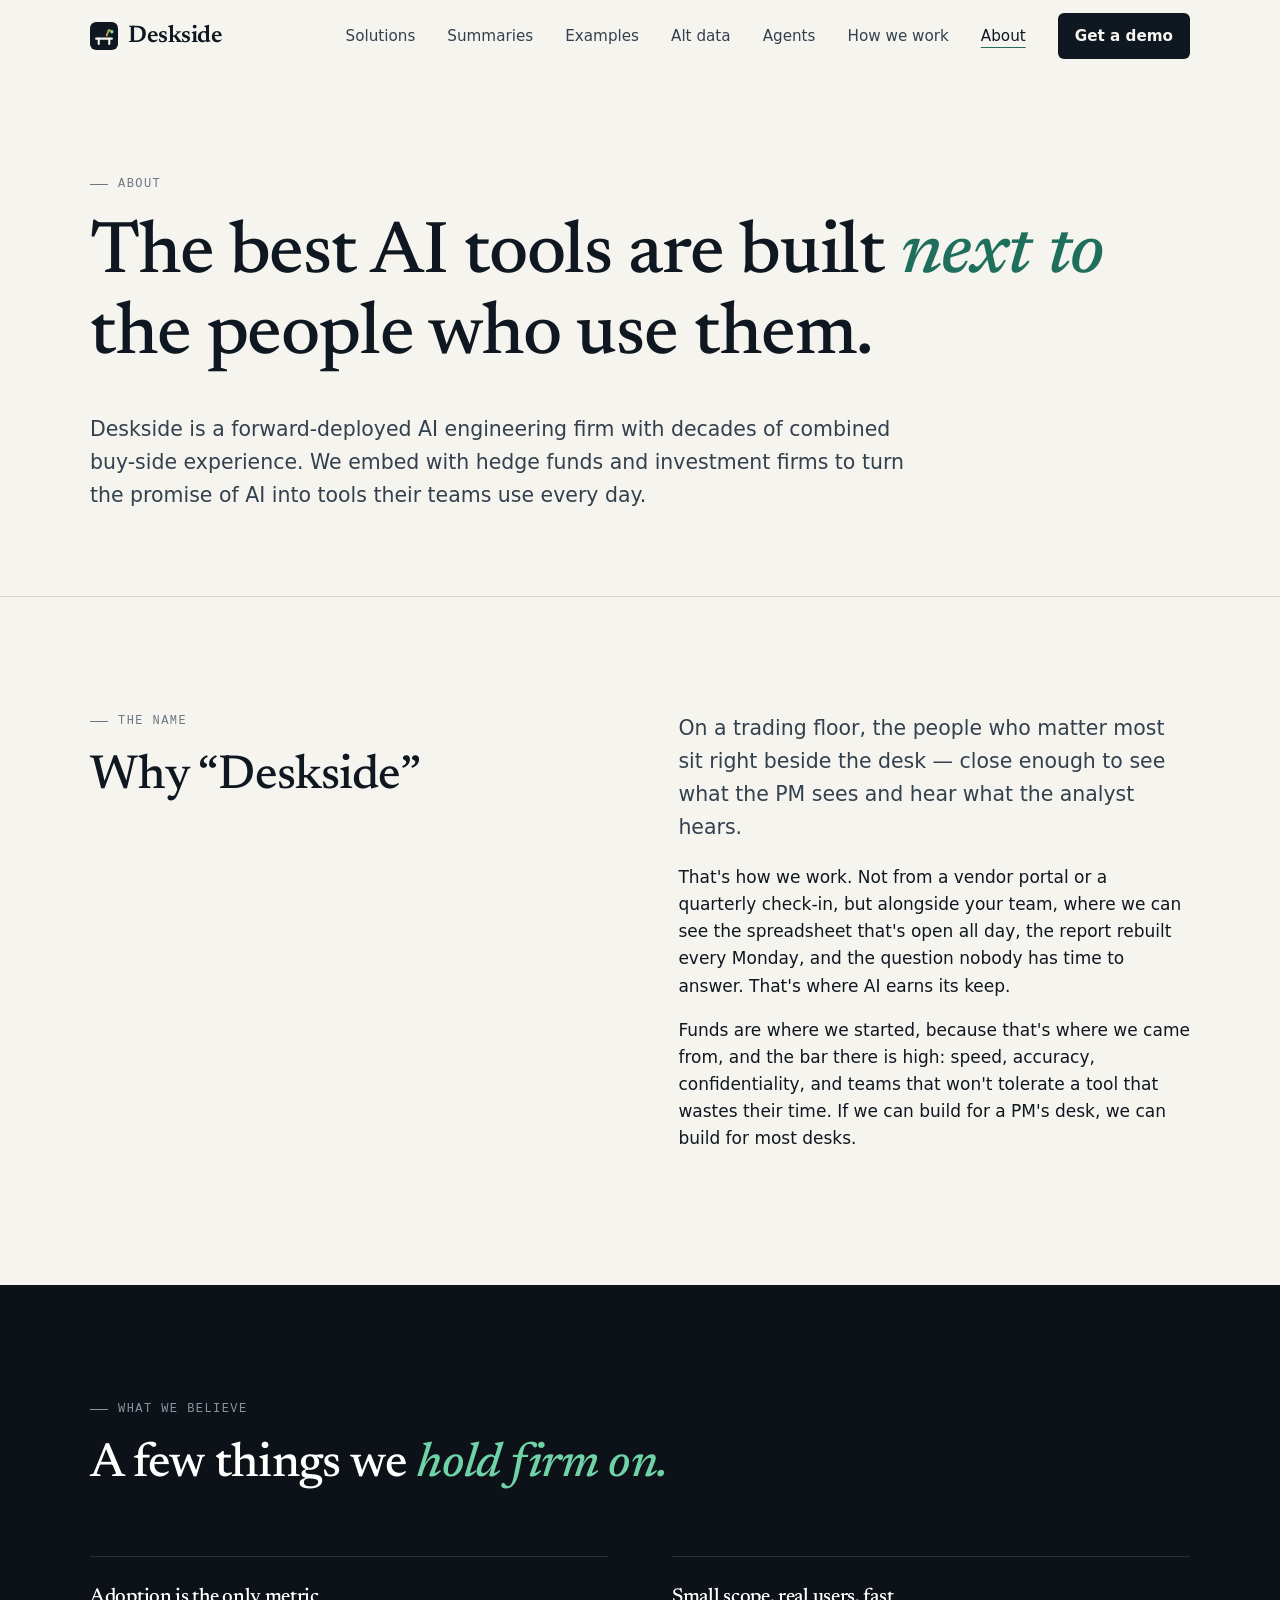
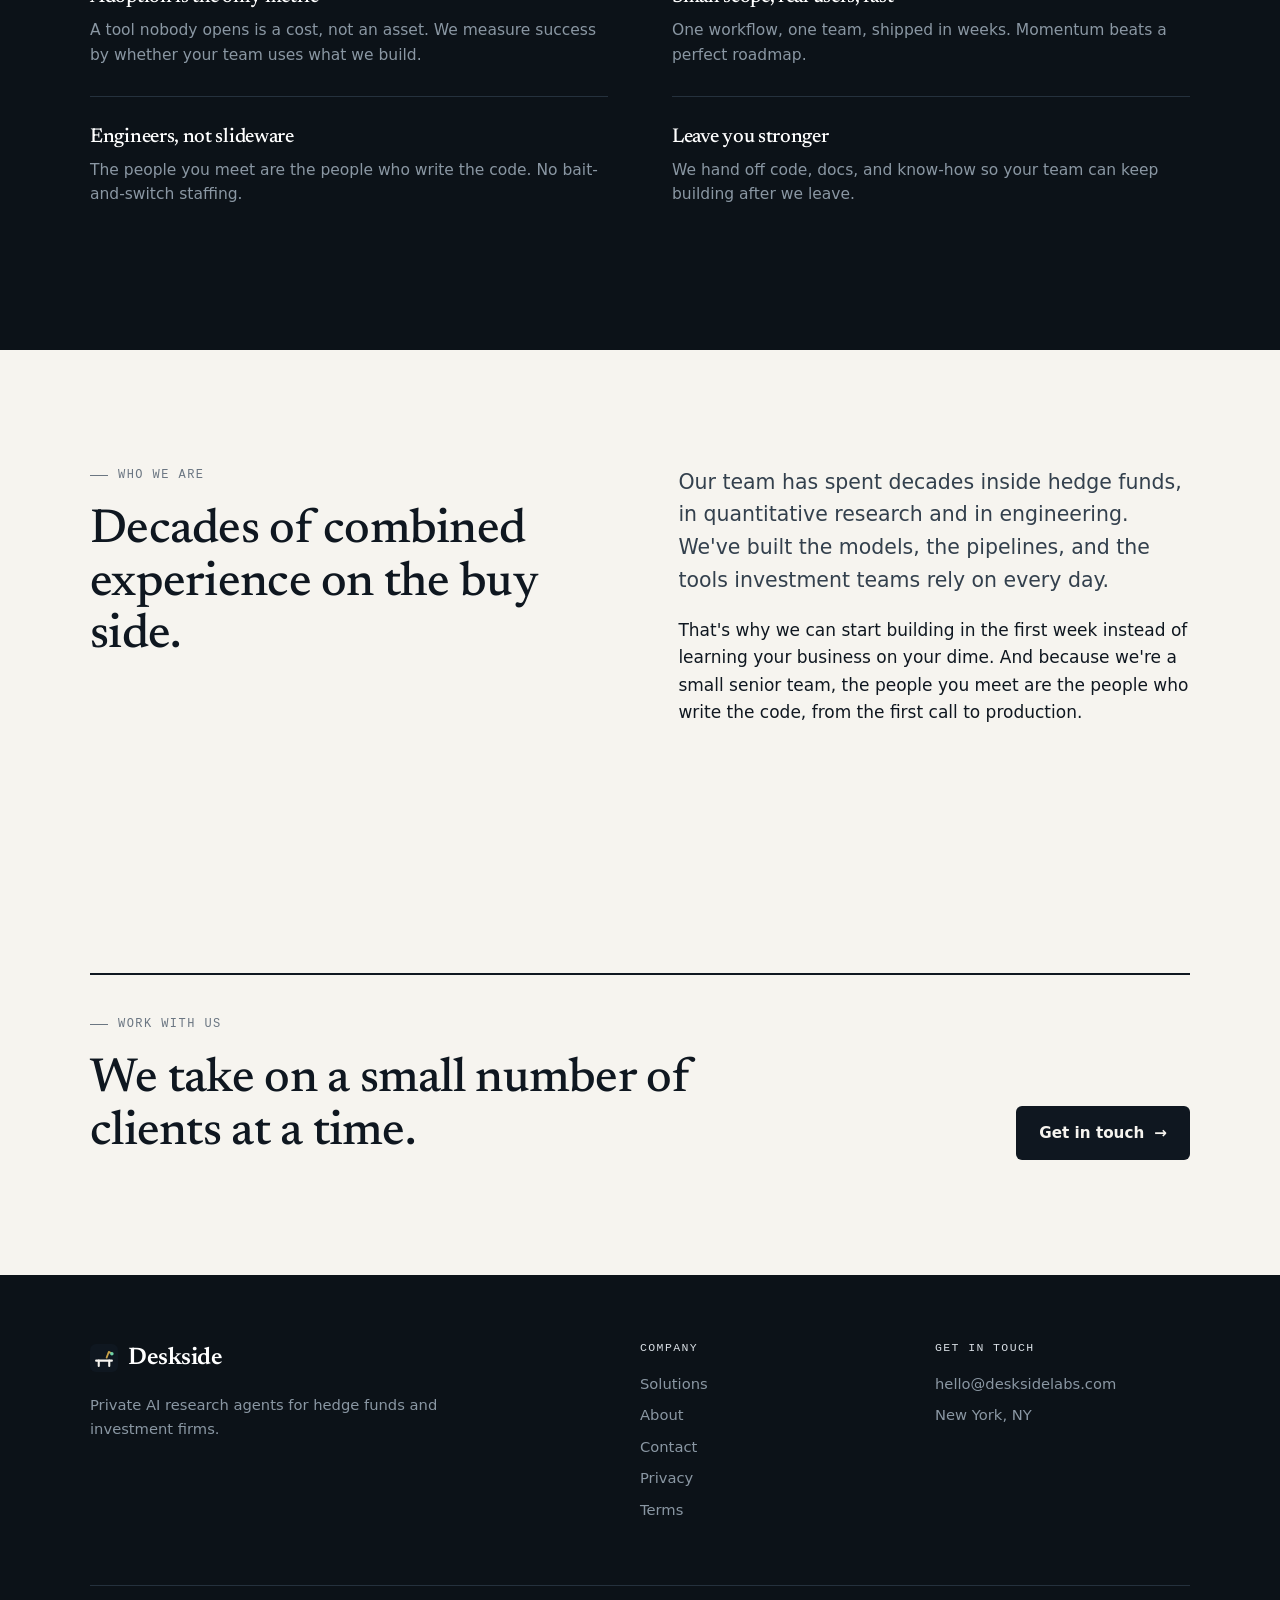
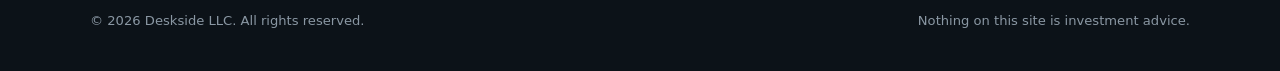
==== commit 0b06bf60: "Sell the product on the landing page and add 3D scenes - Hero repositioned around the solution: 'Eve" ====
--- a/about.html
+++ b/about.html
@@ -25,14 +25,14 @@
         <svg width="24" height="24" viewBox="0 0 24 24" fill="none" stroke="currentColor" stroke-width="2" stroke-linecap="round"><path d="M4 7h16M4 12h16M4 17h16"/></svg>
       </button>
       <ul class="nav-links" id="nav-links">
-        <li><a href="services.html">Services</a></li>
+        <li><a href="services.html">Solutions</a></li>
         <li><a href="index.html#summaries">Summaries</a></li>
         <li><a href="index.html#examples">Examples</a></li>
         <li><a href="index.html#alt-data">Alt data</a></li>
         <li><a href="index.html#proactive">Agents</a></li>
         <li><a href="index.html#how-we-work">How we work</a></li>
         <li><a href="about.html" aria-current="page">About</a></li>
-        <li><a class="btn btn-primary" href="contact.html">Book a call</a></li>
+        <li><a class="btn btn-primary" href="contact.html">Get a demo</a></li>
       </ul>
     </nav>
   </header>
@@ -121,12 +121,12 @@
       <div class="footer-grid">
         <div>
           <a class="brand" href="index.html"><img class="brand-mark" src="assets/favicon.svg" alt="">Deskside</a>
-          <p style="margin-top:14px;max-width:26em">Forward-deployed AI engineers for hedge funds and investment firms.</p>
+          <p style="margin-top:14px;max-width:26em">Private AI research agents for hedge funds and investment firms.</p>
         </div>
         <div>
           <h4>Company</h4>
           <ul>
-            <li><a href="services.html">Services</a></li>
+            <li><a href="services.html">Solutions</a></li>
             <li><a href="about.html">About</a></li>
             <li><a href="contact.html">Contact</a></li>
             <li><a href="privacy.html">Privacy</a></li>
--- a/assets/styles.css
+++ b/assets/styles.css
@@ -154,10 +154,10 @@
   color: var(--ink);
 }
 
-@media (max-width: 820px) {
+@media (max-width: 1100px) {
   .nav-toggle { display: block; }
   .nav-links {
-    position: absolute; top: 72px; left: 0; right: 0;
+    position: absolute; top: 72px; left: 0; right: 0; z-index: 60;
     flex-direction: column; align-items: stretch; gap: 0;
     background: var(--paper); border-bottom: 1px solid var(--rule);
     padding: 8px var(--gutter) 20px;
@@ -793,3 +793,86 @@
 .legal-summary { background: #fbfaf7; border: 1px solid var(--rule); border-left: 3px solid var(--accent); border-radius: 8px; padding: 22px 26px; }
 .legal-summary h2 { margin-top: 0; font-size: 1.4rem; }
 .legal-summary ul { margin: 0; }
+
+/* ---------- Trust strip (privacy & security) ---------- */
+.trust { background: var(--ink); color: var(--night-text); padding: clamp(40px, 5vw, 56px) 0; }
+.trust-inner { display: grid; gap: 28px; }
+.trust-head { display: flex; gap: 18px; align-items: flex-start; max-width: 820px; }
+.trust-ico { width: 40px; height: 40px; flex: none; fill: none; stroke: var(--term-green); stroke-width: 1.6; stroke-linecap: round; stroke-linejoin: round; margin-top: 2px; }
+.trust-head h2 { color: #fff; font-size: clamp(1.6rem, 3vw, 2.2rem); margin: 0 0 6px; }
+.trust-head p { margin: 0; color: var(--night-muted); font-size: 1.02rem; }
+.trust-list { list-style: none; margin: 0; padding: 0; display: grid; grid-template-columns: repeat(5, 1fr); border-top: 1px solid var(--night-rule); }
+.trust-list li { padding: 18px 20px 4px 0; display: grid; gap: 6px; align-content: start; }
+.trust-list li + li { padding-left: 20px; border-left: 1px solid var(--night-rule); }
+.trust-list strong { color: #fff; font-weight: 600; font-size: 0.95rem; display: flex; gap: 8px; align-items: baseline; }
+.trust-list strong::before { content: "✓"; color: var(--term-green); font-family: var(--mono); }
+.trust-list span { color: var(--night-muted); font-size: 0.86rem; line-height: 1.5; }
+.trust-link { color: var(--term-green); text-decoration: none; font-weight: 500; font-size: 0.95rem; justify-self: start; }
+.trust-link:hover { text-decoration: underline; text-underline-offset: 4px; }
+@media (max-width: 1080px) {
+  .trust-list { grid-template-columns: repeat(3, 1fr); }
+  .trust-list li:nth-child(4) { padding-left: 0; border-left: 0; }
+}
+@media (max-width: 640px) {
+  .trust-list { grid-template-columns: 1fr; }
+  .trust-list li, .trust-list li + li { padding: 14px 0; border-left: 0; border-bottom: 1px solid var(--night-rule); }
+}
+
+/* Hero privacy badges */
+.hero-trust { list-style: none; margin: 26px 0 0; padding: 0; display: flex; flex-wrap: wrap; gap: 8px 10px; }
+.hero-trust li {
+  display: inline-flex; align-items: center; gap: 7px; padding: 6px 12px 6px 10px;
+  border: 1px solid #cfe3da; background: #eef6f2; border-radius: 999px;
+  font-size: 0.84rem; font-weight: 500; color: #155c49;
+}
+.hero-trust svg { width: 15px; height: 15px; fill: none; stroke: currentColor; stroke-width: 1.8; stroke-linecap: round; stroke-linejoin: round; flex: none; }
+
+/* ---------- Hero research engine ---------- */
+.engine {
+  background: radial-gradient(120% 90% at 50% 45%, #13202b 0%, var(--night) 70%);
+  color: var(--night-text); border-radius: 12px; overflow: hidden; min-width: 0;
+  box-shadow: 0 30px 60px -30px rgba(15, 23, 32, .55), 0 0 0 1px rgba(15,23,32,.08);
+}
+.engine .desk-bar { font-family: var(--mono); }
+.engine-stage { position: relative; height: clamp(340px, 34vw, 420px); }
+.engine-stage canvas { position: absolute; inset: 0; width: 100%; height: 100%; display: block; }
+.engine-in {
+  position: absolute; left: 14px; right: 14px; bottom: 12px;
+  list-style: none; margin: 0; padding: 0; display: flex; flex-wrap: wrap; gap: 6px 14px;
+  font-family: var(--mono); font-size: 0.68rem; color: var(--night-muted); letter-spacing: .04em;
+}
+.engine-in li { display: flex; align-items: center; gap: 7px; }
+.engine-in i { width: 8px; height: 10px; border-radius: 1.5px; display: inline-block; }
+.engine-out {
+  position: absolute; right: 14px; top: 16px; bottom: 44px; width: min(42%, 220px);
+  list-style: none; margin: 0; padding: 0; display: flex; flex-direction: column; justify-content: center; gap: 10px;
+}
+.engine-out li {
+  background: rgba(12,18,24,.85); border: 1px solid var(--night-rule); border-left: 3px solid var(--term-green);
+  border-radius: 6px; padding: 8px 11px; display: none; gap: 2px;
+  backdrop-filter: blur(4px); -webkit-backdrop-filter: blur(4px);
+}
+@keyframes cardIn { from { opacity: 0; transform: translateX(-14px); } to { opacity: 1; transform: none; } }
+.engine-out li.on { display: grid; animation: cardIn .5s ease both; }
+.engine-out b { font-size: 0.78rem; color: #fff; font-weight: 600; }
+.engine-out span { font-size: 0.72rem; color: var(--night-muted); }
+.engine-out .eo-tone { border-left-color: var(--signal); }
+.engine-out .eo-data { border-left-color: #7fb6ff; }
+.engine-out .eo-comp { border-left-color: #e5484d; }
+@media (max-width: 560px) {
+  .engine-in { top: 14px; bottom: auto; }
+  .engine-out { top: auto; bottom: 12px; left: 12px; right: 12px; width: auto; justify-content: flex-end; }
+}
+@media (prefers-reduced-motion: reduce) { .engine-out li.on { animation: none; } }
+
+/* ---------- Trust enclave ---------- */
+.trust-top { display: grid; grid-template-columns: 1fr 240px; gap: 32px; align-items: center; }
+.enclave { position: relative; height: 200px; }
+.enclave canvas { position: absolute; inset: 0; width: 100%; height: 100%; display: block; }
+.enclave span {
+  position: absolute; left: 0; right: 0; bottom: 0; text-align: center;
+  font-family: var(--mono); font-size: 0.68rem; letter-spacing: .1em; text-transform: uppercase; color: var(--night-muted);
+}
+.has-3d .trust-top .trust-ico { display: none; }
+@media (max-width: 760px) { .trust-top { grid-template-columns: 1fr; } .enclave { height: 170px; } }
+.hero h1 { font-size: clamp(2.4rem, 4.6vw, 3.9rem); }
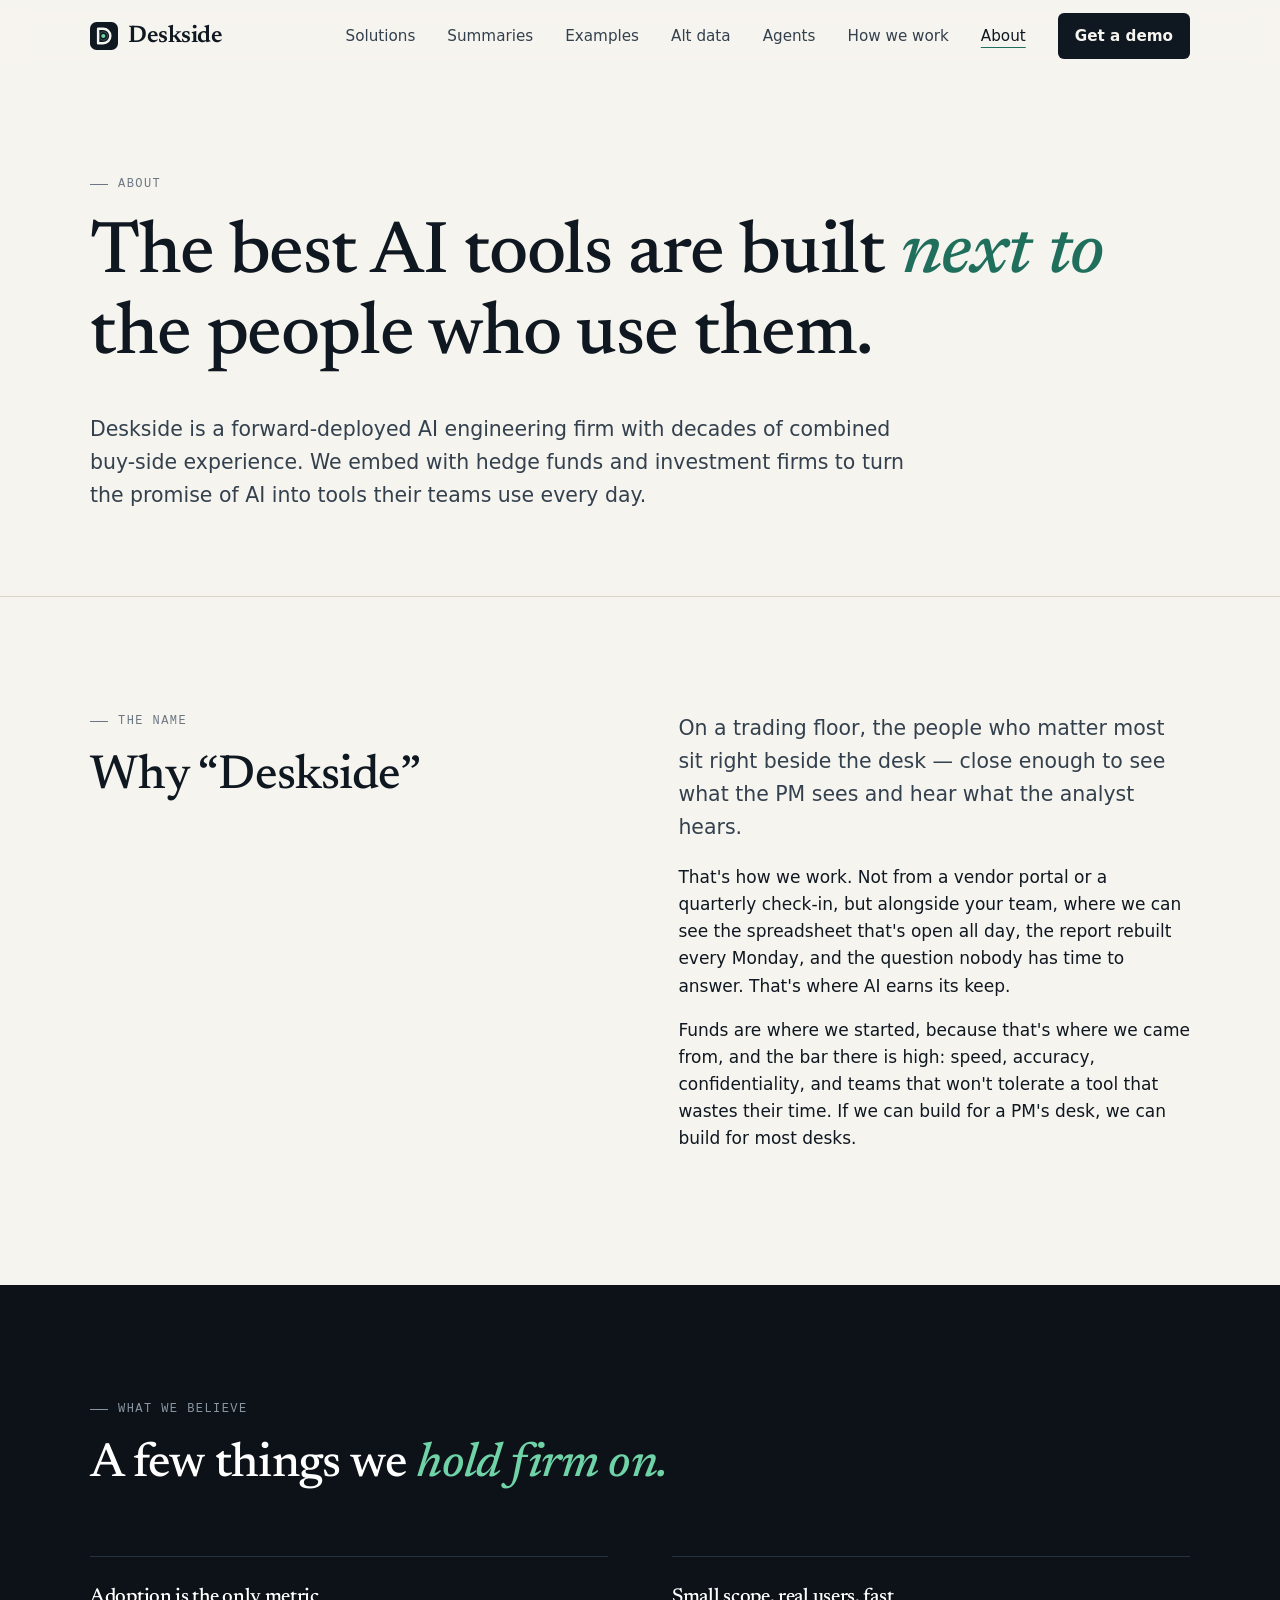
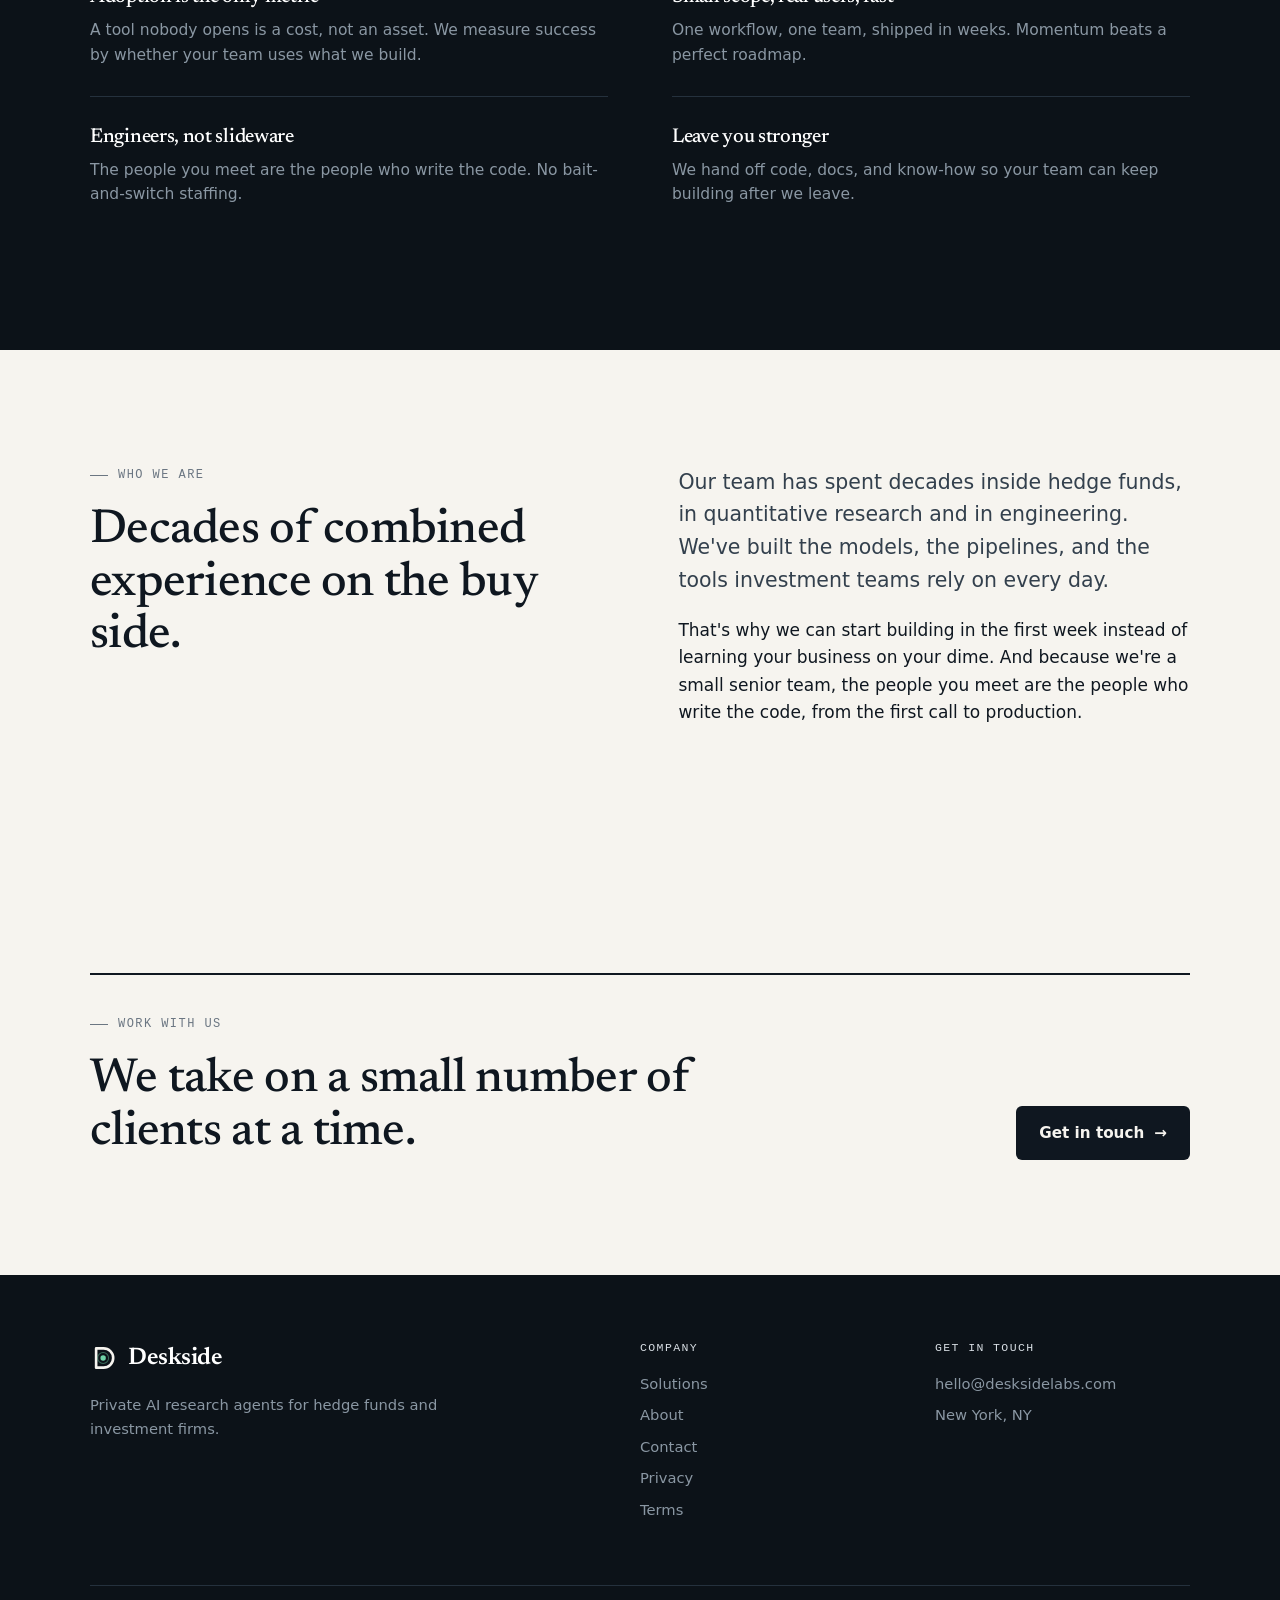
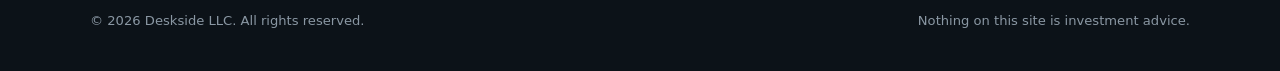
==== commit ae03c79c: "New logo: the Enclave mark A D-shaped vault with a data point secured inside. Adds tile, light and d" ====
--- a/about.html
+++ b/about.html
@@ -8,7 +8,13 @@
   <meta property="og:title" content="About — Deskside">
   <meta property="og:description" content="Deskside is a forward-deployed AI engineering firm that embeds with hedge funds and investment firms.">
   <meta property="og:type" content="website">
+  <meta property="og:image" content="https://desksidelabs.com/assets/og-image.png">
+  <meta property="og:image:width" content="1200">
+  <meta property="og:image:height" content="630">
+  <meta name="twitter:card" content="summary_large_image">
   <link rel="icon" href="assets/favicon.svg" type="image/svg+xml">
+  <link rel="apple-touch-icon" href="assets/apple-touch-icon.png">
+  <meta name="theme-color" content="#0f1720">
   <link rel="stylesheet" href="assets/fonts.css">
   <link rel="stylesheet" href="assets/styles.css">
 </head>
@@ -120,7 +126,7 @@
     <div class="container">
       <div class="footer-grid">
         <div>
-          <a class="brand" href="index.html"><img class="brand-mark" src="assets/favicon.svg" alt="">Deskside</a>
+          <a class="brand" href="index.html"><img class="brand-mark" src="assets/logo-mark-dark.svg" alt="">Deskside</a>
           <p style="margin-top:14px;max-width:26em">Private AI research agents for hedge funds and investment firms.</p>
         </div>
         <div>
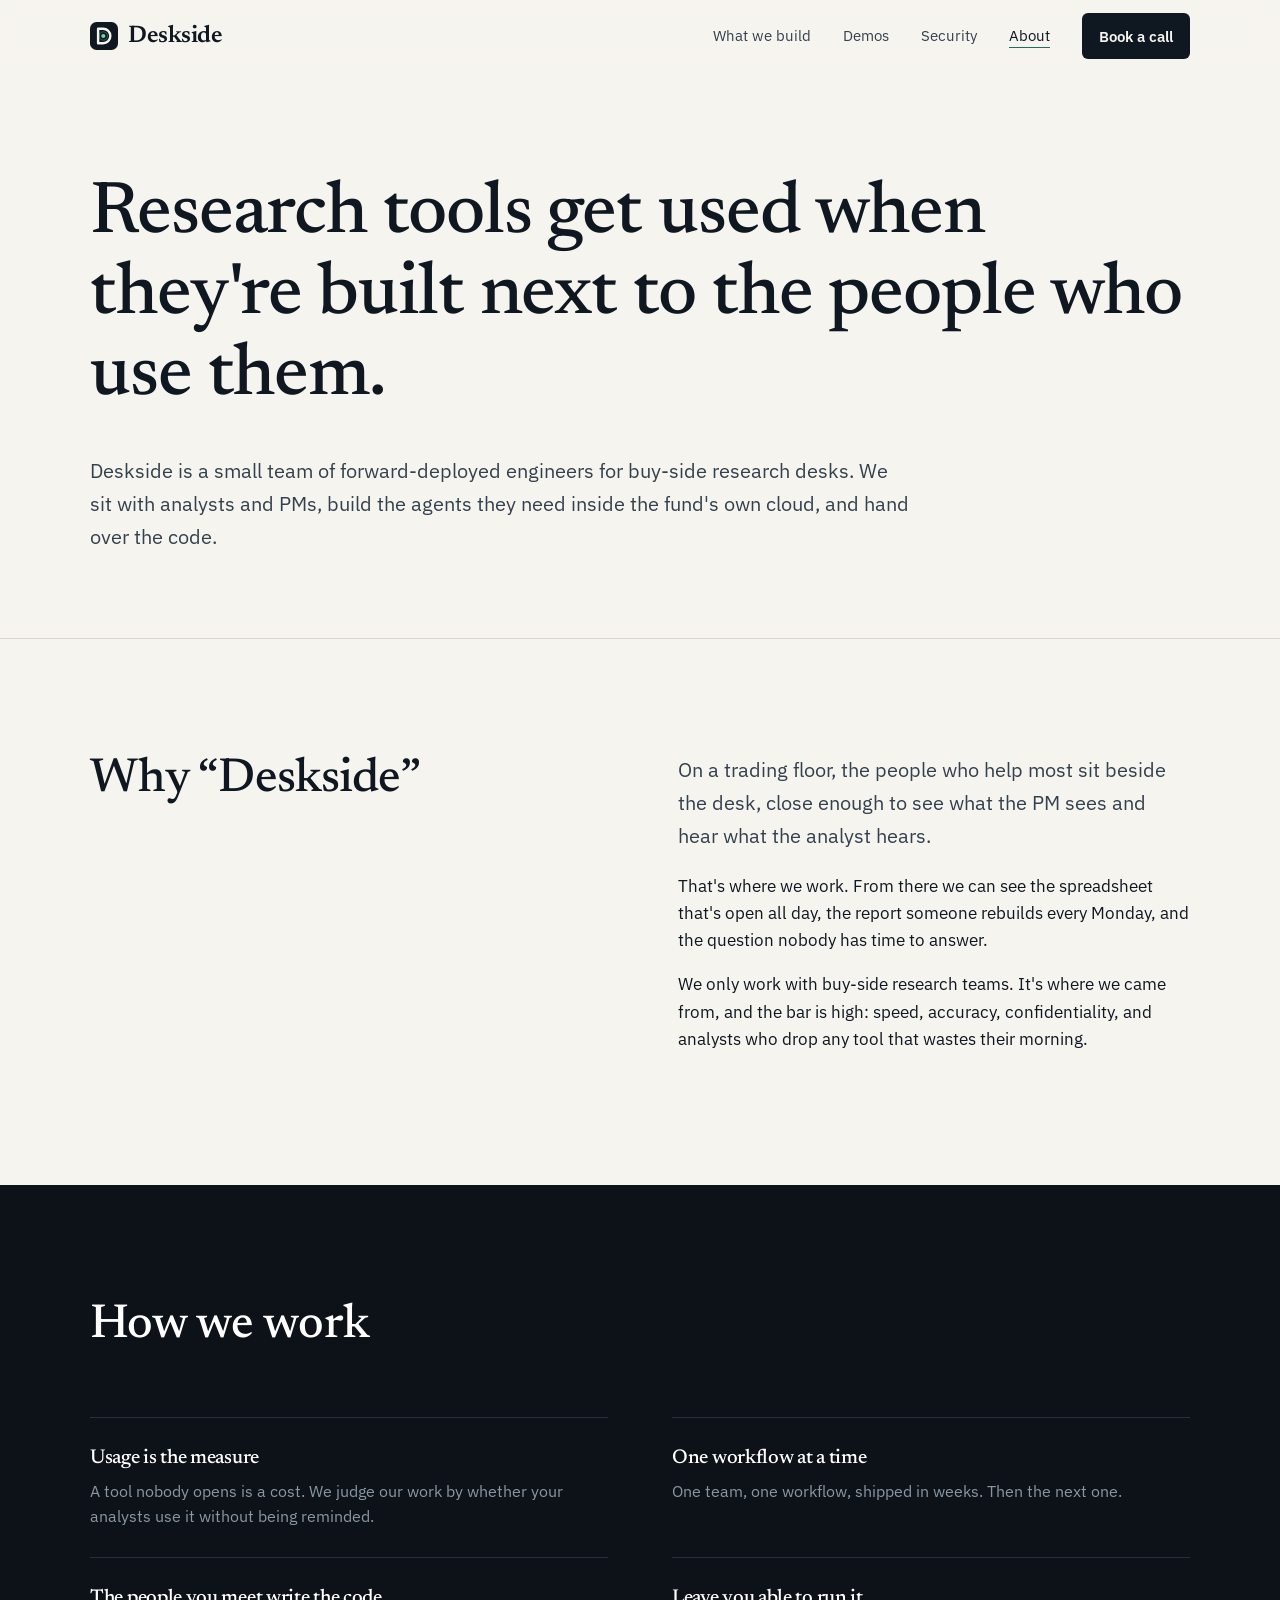
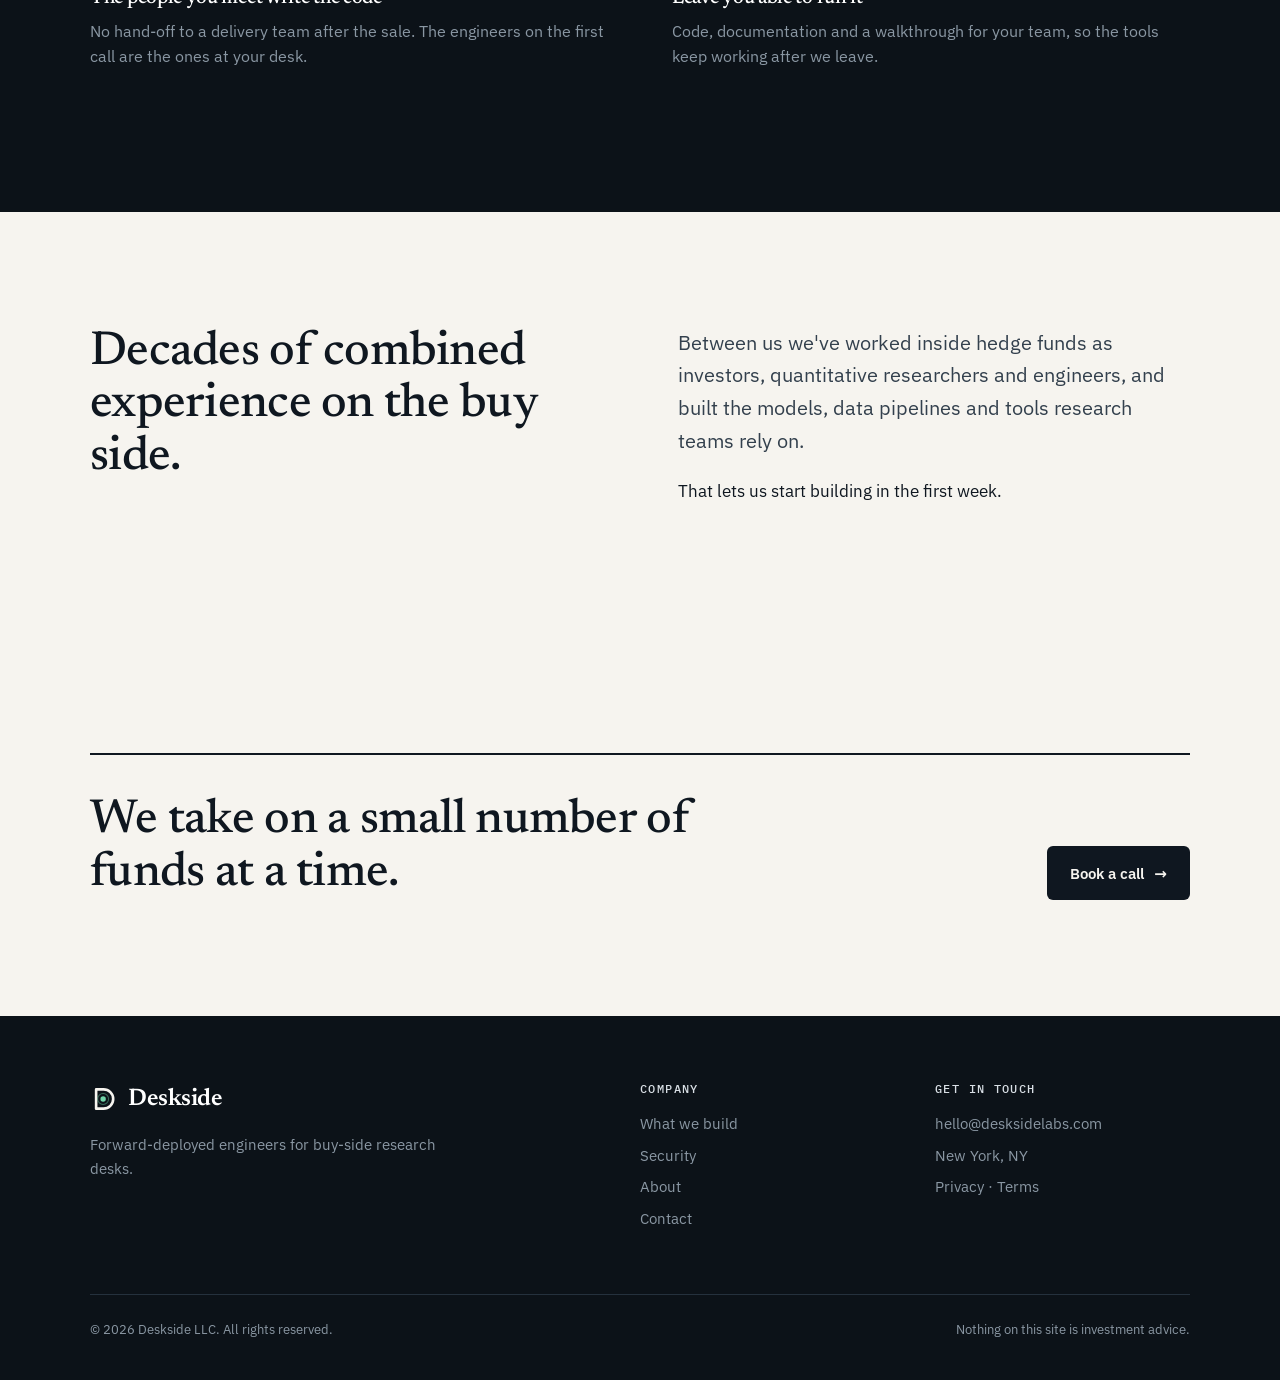
==== commit 14cee59d: "Site revision: one lane (FDE for research desks), product-first, less template - Homepage cut from 1" ====
--- a/about.html
+++ b/about.html
@@ -3,10 +3,10 @@
 <head>
   <meta charset="utf-8">
   <meta name="viewport" content="width=device-width, initial-scale=1">
-  <title>About — Deskside</title>
-  <meta name="description" content="Deskside is a forward-deployed AI engineering firm that embeds with hedge funds and investment firms.">
-  <meta property="og:title" content="About — Deskside">
-  <meta property="og:description" content="Deskside is a forward-deployed AI engineering firm that embeds with hedge funds and investment firms.">
+  <title>About | Deskside</title>
+  <meta name="description" content="Deskside is a small team of forward-deployed engineers for buy-side research desks, with decades of combined hedge fund experience.">
+  <meta property="og:title" content="About | Deskside">
+  <meta property="og:description" content="Forward-deployed engineers for buy-side research desks.">
   <meta property="og:type" content="website">
   <meta property="og:image" content="https://desksidelabs.com/assets/og-image.png">
   <meta property="og:image:width" content="1200">
@@ -31,14 +31,11 @@
         <svg width="24" height="24" viewBox="0 0 24 24" fill="none" stroke="currentColor" stroke-width="2" stroke-linecap="round"><path d="M4 7h16M4 12h16M4 17h16"/></svg>
       </button>
       <ul class="nav-links" id="nav-links">
-        <li><a href="services.html">Solutions</a></li>
-        <li><a href="index.html#summaries">Summaries</a></li>
-        <li><a href="index.html#examples">Examples</a></li>
-        <li><a href="index.html#alt-data">Alt data</a></li>
-        <li><a href="index.html#proactive">Agents</a></li>
-        <li><a href="index.html#how-we-work">How we work</a></li>
+        <li><a href="services.html">What we build</a></li>
+        <li><a href="index.html#demos">Demos</a></li>
+        <li><a href="security.html">Security</a></li>
         <li><a href="about.html" aria-current="page">About</a></li>
-        <li><a class="btn btn-primary" href="contact.html">Get a demo</a></li>
+        <li><a class="btn btn-primary" href="contact.html">Book a call</a></li>
       </ul>
     </nav>
   </header>
@@ -47,48 +44,45 @@
 
     <section class="page-head">
       <div class="container">
-        <p class="eyebrow">About</p>
-        <h1>The best AI tools are built <em>next to</em> the people who use them.</h1>
-        <p class="lede">Deskside is a forward-deployed AI engineering firm with decades of combined buy-side experience. We embed with hedge funds and investment firms to turn the promise of AI into tools their teams use every day.</p>
+        <h1>Research tools get used when they're built next to the people who use them.</h1>
+        <p class="lede">Deskside is a small team of forward-deployed engineers for buy-side research desks. We sit with analysts and PMs, build the agents they need inside the fund's own cloud, and hand over the code.</p>
       </div>
     </section>
 
     <section>
       <div class="container split">
-        <div class="reveal">
-          <p class="eyebrow">The name</p>
+        <div>
           <h2>Why “Deskside”</h2>
         </div>
-        <div class="reveal">
-          <p class="lede">On a trading floor, the people who matter most sit right beside the desk — close enough to see what the PM sees and hear what the analyst hears.</p>
-          <p>That's how we work. Not from a vendor portal or a quarterly check-in, but alongside your team, where we can see the spreadsheet that's open all day, the report rebuilt every Monday, and the question nobody has time to answer. That's where AI earns its keep.</p>
-          <p>Funds are where we started, because that's where we came from, and the bar there is high: speed, accuracy, confidentiality, and teams that won't tolerate a tool that wastes their time. If we can build for a PM's desk, we can build for most desks.</p>
+        <div>
+          <p class="lede">On a trading floor, the people who help most sit beside the desk, close enough to see what the PM sees and hear what the analyst hears.</p>
+          <p>That's where we work. From there we can see the spreadsheet that's open all day, the report someone rebuilds every Monday, and the question nobody has time to answer.</p>
+          <p>We only work with buy-side research teams. It's where we came from, and the bar is high: speed, accuracy, confidentiality, and analysts who drop any tool that wastes their morning.</p>
         </div>
       </div>
     </section>
 
     <section class="band">
       <div class="container">
-        <div class="section-head reveal">
-          <p class="eyebrow">What we believe</p>
-          <h2>A few things we <em>hold firm on.</em></h2>
+        <div class="section-head">
+          <h2>How we work</h2>
         </div>
-        <div class="principles reveal">
+        <div class="principles">
           <div class="principle">
-            <h3>Adoption is the only metric</h3>
-            <p>A tool nobody opens is a cost, not an asset. We measure success by whether your team uses what we build.</p>
+            <h3>Usage is the measure</h3>
+            <p>A tool nobody opens is a cost. We judge our work by whether your analysts use it without being reminded.</p>
           </div>
           <div class="principle">
-            <h3>Small scope, real users, fast</h3>
-            <p>One workflow, one team, shipped in weeks. Momentum beats a perfect roadmap.</p>
+            <h3>One workflow at a time</h3>
+            <p>One team, one workflow, shipped in weeks. Then the next one.</p>
           </div>
           <div class="principle">
-            <h3>Engineers, not slideware</h3>
-            <p>The people you meet are the people who write the code. No bait-and-switch staffing.</p>
+            <h3>The people you meet write the code</h3>
+            <p>No hand-off to a delivery team after the sale. The engineers on the first call are the ones at your desk.</p>
           </div>
           <div class="principle">
-            <h3>Leave you stronger</h3>
-            <p>We hand off code, docs, and know-how so your team can keep building after we leave.</p>
+            <h3>Leave you able to run it</h3>
+            <p>Code, documentation and a walkthrough for your team, so the tools keep working after we leave.</p>
           </div>
         </div>
       </div>
@@ -96,26 +90,24 @@
 
     <section id="team">
       <div class="container split">
-        <div class="reveal">
-          <p class="eyebrow">Who we are</p>
+        <div>
           <h2>Decades of combined experience on the buy side.</h2>
         </div>
-        <div class="reveal">
-          <p class="lede">Our team has spent decades inside hedge funds, in quantitative research and in engineering. We've built the models, the pipelines, and the tools investment teams rely on every day.</p>
-          <p>That's why we can start building in the first week instead of learning your business on your dime. And because we're a small senior team, the people you meet are the people who write the code, from the first call to production.</p>
+        <div>
+          <p class="lede">Between us we've worked inside hedge funds as investors, quantitative researchers and engineers, and built the models, data pipelines and tools research teams rely on.</p>
+          <p>That lets us start building in the first week.</p>
         </div>
       </div>
     </section>
 
     <section class="cta">
       <div class="container">
-        <div class="cta-box reveal">
+        <div class="cta-box">
           <div>
-            <p class="eyebrow">Work with us</p>
-            <h2>We take on a small number of clients at a time.</h2>
+            <h2>We take on a small number of funds at a time.</h2>
           </div>
           <div class="cta-actions">
-            <a class="btn btn-primary" href="contact.html">Get in touch <span class="arrow">→</span></a>
+            <a class="btn btn-primary" href="contact.html">Book a call <span class="arrow">→</span></a>
           </div>
         </div>
       </div>
@@ -127,16 +119,15 @@
       <div class="footer-grid">
         <div>
           <a class="brand" href="index.html"><img class="brand-mark" src="assets/logo-mark-dark.svg" alt="">Deskside</a>
-          <p style="margin-top:14px;max-width:26em">Private AI research agents for hedge funds and investment firms.</p>
+          <p class="footer-tag">Forward-deployed engineers for buy-side research desks.</p>
         </div>
         <div>
           <h4>Company</h4>
           <ul>
-            <li><a href="services.html">Solutions</a></li>
+            <li><a href="services.html">What we build</a></li>
+            <li><a href="security.html">Security</a></li>
             <li><a href="about.html">About</a></li>
             <li><a href="contact.html">Contact</a></li>
-            <li><a href="privacy.html">Privacy</a></li>
-            <li><a href="terms.html">Terms</a></li>
           </ul>
         </div>
         <div>
@@ -144,6 +135,7 @@
           <ul>
             <li><a href="mailto:hello@desksidelabs.com">hello@desksidelabs.com</a></li>
             <li>New York, NY</li>
+            <li><a href="privacy.html">Privacy</a> · <a href="terms.html">Terms</a></li>
           </ul>
         </div>
       </div>
--- a/assets/fonts.css
+++ b/assets/fonts.css
@@ -1,8 +1,8 @@
-@font-face { font-family: "Inter"; font-style: normal; font-weight: 400; font-display: swap; src: url("fonts/inter-latin-400-normal.woff2") format("woff2"); }
-@font-face { font-family: "Inter"; font-style: normal; font-weight: 500; font-display: swap; src: url("fonts/inter-latin-500-normal.woff2") format("woff2"); }
-@font-face { font-family: "Inter"; font-style: normal; font-weight: 600; font-display: swap; src: url("fonts/inter-latin-600-normal.woff2") format("woff2"); }
-@font-face { font-family: "JetBrains Mono"; font-style: normal; font-weight: 400; font-display: swap; src: url("fonts/jetbrains-mono-latin-400-normal.woff2") format("woff2"); }
-@font-face { font-family: "JetBrains Mono"; font-style: normal; font-weight: 500; font-display: swap; src: url("fonts/jetbrains-mono-latin-500-normal.woff2") format("woff2"); }
+@font-face { font-family: "IBM Plex Sans"; font-style: normal; font-weight: 400; font-display: swap; src: url("fonts/ibm-plex-sans-latin-400-normal.woff2") format("woff2"); }
+@font-face { font-family: "IBM Plex Sans"; font-style: normal; font-weight: 500; font-display: swap; src: url("fonts/ibm-plex-sans-latin-500-normal.woff2") format("woff2"); }
+@font-face { font-family: "IBM Plex Sans"; font-style: normal; font-weight: 600; font-display: swap; src: url("fonts/ibm-plex-sans-latin-600-normal.woff2") format("woff2"); }
+@font-face { font-family: "IBM Plex Mono"; font-style: normal; font-weight: 400; font-display: swap; src: url("fonts/ibm-plex-mono-latin-400-normal.woff2") format("woff2"); }
+@font-face { font-family: "IBM Plex Mono"; font-style: normal; font-weight: 500; font-display: swap; src: url("fonts/ibm-plex-mono-latin-500-normal.woff2") format("woff2"); }
 @font-face { font-family: "Newsreader"; font-style: normal; font-weight: 400; font-display: swap; src: url("fonts/newsreader-latin-400-normal.woff2") format("woff2"); }
 @font-face { font-family: "Newsreader"; font-style: normal; font-weight: 500; font-display: swap; src: url("fonts/newsreader-latin-500-normal.woff2") format("woff2"); }
 @font-face { font-family: "Newsreader"; font-style: normal; font-weight: 600; font-display: swap; src: url("fonts/newsreader-latin-600-normal.woff2") format("woff2"); }
--- a/assets/styles.css
+++ b/assets/styles.css
@@ -20,8 +20,8 @@
   --term-green: #6fd3a7;
 
   --serif: "Newsreader", "Iowan Old Style", Georgia, serif;
-  --sans: "Inter", system-ui, -apple-system, "Segoe UI", sans-serif;
-  --mono: "JetBrains Mono", ui-monospace, SFMono-Regular, Menlo, monospace;
+  --sans: "IBM Plex Sans", system-ui, -apple-system, "Segoe UI", sans-serif;
+  --mono: "IBM Plex Mono", ui-monospace, SFMono-Regular, Menlo, monospace;
 
   --max: 1180px;
   --gutter: clamp(16px, 4vw, 40px);
@@ -85,9 +85,6 @@
   color: var(--muted);
   margin: 0 0 1.25rem;
   display: flex; align-items: center; gap: 10px;
-}
-.eyebrow::before {
-  content: ""; width: 18px; height: 1px; background: currentColor;
 }
 
 .lede {
@@ -177,52 +174,13 @@
 }
 .hero h1 { margin-bottom: 0.4em; }
 .hero-actions { display: flex; flex-wrap: wrap; gap: 12px; margin-top: 32px; }
-.hero-note {
-  margin-top: 28px; font-size: 0.9rem; color: var(--muted);
-  display: flex; align-items: center; gap: 8px;
-}
-.dot { width: 8px; height: 8px; border-radius: 50%; background: var(--accent); flex: none; }
+.hero h1 { font-size: clamp(2.4rem, 4.6vw, 3.9rem); }
+.hero-sub { color: var(--ink-2); margin: 0; }
+.hero-note { margin-top: 20px; margin-bottom: 0; font-size: 0.8rem; color: var(--muted); text-align: right; }
+@media (max-width: 960px) { .hero-note { text-align: left; } }
 
 @media (max-width: 960px) {
   .hero-grid { grid-template-columns: 1fr; }
-}
-
-/* Terminal / desk panel */
-.desk {
-  background: var(--night);
-  color: var(--night-text);
-  border-radius: 10px;
-  box-shadow: 0 30px 60px -30px rgba(15, 23, 32, .55), 0 0 0 1px rgba(15,23,32,.08);
-  font-family: var(--mono);
-  font-size: 0.8rem;
-  line-height: 1.7;
-  overflow: hidden;
-  min-width: 0;
-}
-.desk-bar {
-  display: flex; align-items: center; gap: 8px;
-  padding: 12px 16px; border-bottom: 1px solid var(--night-rule);
-  color: var(--night-muted); font-size: 0.72rem;
-}
-.desk-bar i { width: 10px; height: 10px; border-radius: 50%; background: var(--night-rule); display: inline-block; }
-.desk-bar span { margin-left: auto; }
-.desk-body { padding: 18px 20px 22px; min-height: 300px; overflow-x: auto; }
-.desk-body .line { white-space: pre; opacity: 0; transform: translateY(4px); transition: opacity .35s ease, transform .35s ease; }
-.desk-body .line.show { opacity: 1; transform: none; }
-.desk .prompt { color: var(--signal); }
-.desk .ok { color: var(--term-green); }
-.desk .dim { color: var(--night-muted); }
-.desk .hl { color: #fff; }
-.cursor {
-  display: inline-block; width: 8px; height: 1em; background: var(--term-green);
-  vertical-align: -2px; animation: blink 1s steps(1) infinite;
-}
-@keyframes blink { 50% { opacity: 0; } }
-
-@media (prefers-reduced-motion: reduce) {
-  .desk-body .line { opacity: 1; transform: none; transition: none; }
-  .cursor { animation: none; }
-  html { scroll-behavior: auto; }
 }
 
 /* ---------- Sections ---------- */
@@ -235,7 +193,6 @@
   background: var(--night); color: var(--night-text);
 }
 .band h2, .band h3 { color: #fff; }
-.band h2 em { color: var(--term-green); }
 .band .eyebrow { color: var(--night-muted); }
 .band .lede { color: var(--night-text); }
 
@@ -244,48 +201,6 @@
   display: grid; grid-template-columns: 1fr 1fr; gap: clamp(32px, 6vw, 96px);
 }
 @media (max-width: 860px) { .split { grid-template-columns: 1fr; } }
-
-.contrast-list { list-style: none; margin: 0; padding: 0; }
-.contrast-list li {
-  display: grid; grid-template-columns: 1fr 1fr; gap: 20px;
-  padding: 18px 0; border-top: 1px solid var(--rule);
-  font-size: 0.98rem;
-}
-.contrast-list li:last-child { border-bottom: 1px solid var(--rule); }
-.contrast-list .them { color: var(--muted); text-decoration: line-through; text-decoration-color: rgba(107,118,130,.5); }
-.contrast-list .us { color: var(--ink); font-weight: 500; }
-.contrast-head {
-  font-family: var(--mono); font-size: 0.72rem; letter-spacing: .1em; text-transform: uppercase;
-  color: var(--muted); display: grid; grid-template-columns: 1fr 1fr; gap: 20px; padding-bottom: 10px;
-}
-
-/* Cards grid */
-.cards {
-  display: grid; grid-template-columns: repeat(3, 1fr);
-  border-top: 1px solid var(--rule); border-left: 1px solid var(--rule);
-}
-.card {
-  padding: 32px 28px 36px;
-  border-right: 1px solid var(--rule); border-bottom: 1px solid var(--rule);
-  background: var(--paper);
-  transition: background .2s ease;
-}
-.card:hover { background: #fbfaf7; }
-.card .num {
-  font-family: var(--mono); font-size: 0.75rem; color: var(--accent);
-  letter-spacing: .08em; margin-bottom: 28px; display: block;
-}
-.card p { color: var(--ink-2); font-size: 0.97rem; margin: 0; }
-.card ul { margin: 14px 0 0; padding-left: 18px; color: var(--ink-2); font-size: 0.93rem; }
-.card li { margin-bottom: 4px; }
-@media (max-width: 960px) { .cards { grid-template-columns: repeat(2, 1fr); } }
-@media (max-width: 620px) { .cards { grid-template-columns: 1fr; } }
-
-.band .cards { border-color: var(--night-rule); }
-.band .card { background: var(--night); border-color: var(--night-rule); }
-.band .card:hover { background: var(--night-2); }
-.band .card p, .band .card ul { color: var(--night-muted); }
-.band .card .num { color: var(--term-green); }
 
 /* Process timeline */
 .steps { list-style: none; margin: 0; padding: 0; counter-reset: step; }
@@ -300,29 +215,6 @@
 .steps p { margin: 0; color: var(--ink-2); }
 @media (max-width: 820px) {
   .steps li { grid-template-columns: 1fr; gap: 8px; }
-}
-
-/* Sectors */
-.sectors { display: grid; grid-template-columns: 2fr 1fr 1fr 1fr; gap: 0; border-top: 1px solid var(--rule); }
-.sector { padding: 28px 24px 28px 0; border-bottom: 1px solid var(--rule); }
-.sector + .sector { padding-left: 24px; border-left: 1px solid var(--rule); }
-.sector.primary h3 { font-size: 1.9rem; }
-.sector .tag {
-  display: inline-block; font-family: var(--mono); font-size: 0.68rem; letter-spacing: .1em;
-  text-transform: uppercase; color: var(--accent-ink); background: var(--accent);
-  padding: 3px 8px; border-radius: 3px; margin-bottom: 14px;
-}
-.sector p { color: var(--ink-2); font-size: 0.95rem; margin: 0; }
-@media (max-width: 900px) {
-  .sectors { grid-template-columns: 1fr 1fr; }
-  .sector.primary { grid-column: 1 / -1; }
-  .sector + .sector { padding-left: 0; border-left: 0; }
-  .sectors .sector:nth-child(3), .sectors .sector:nth-child(4) { padding-left: 24px; border-left: 1px solid var(--rule); }
-  .sectors .sector:nth-child(3) { padding-left: 0; border-left: 0; }
-}
-@media (max-width: 560px) {
-  .sectors { grid-template-columns: 1fr; }
-  .sectors .sector:nth-child(n) { padding-left: 0; border-left: 0; }
 }
 
 /* Principles */
@@ -459,166 +351,25 @@
 .reveal.in { opacity: 1; transform: none; }
 @media (prefers-reduced-motion: reduce) { .reveal { opacity: 1; transform: none; transition: none; } }
 
-/* Founders strip (home) */
-.founders-strip { padding: 22px 0; border-top: 1px solid var(--rule); background: var(--paper-2); }
-.founders-inner { display: flex; align-items: center; flex-wrap: wrap; gap: 14px 32px; }
-.founders-label {
-  margin: 0; font-family: var(--mono); font-size: 0.72rem; letter-spacing: .12em;
-  text-transform: uppercase; color: var(--muted);
-}
-.founder-chip { display: inline-flex; align-items: center; gap: 12px; text-decoration: none; }
-.founder-chip strong { display: block; font-weight: 600; font-size: 0.98rem; }
-.founder-chip small { display: block; color: var(--muted); font-size: 0.82rem; }
-.founder-chip:hover strong { color: var(--accent); }
-.avatar.sm { width: 40px; height: 40px; font-size: 0.95rem; margin: 0; background: var(--paper); flex: none; }
-.cta-sub { margin: 16px 0 0; color: var(--ink-2); max-width: 34em; }
-@media (max-width: 560px) {
-  .founders-label { flex-basis: 100%; }
-  .founder-chip { flex-basis: 100%; }
-}
-
-/* Proactive agents */
-.checks { list-style: none; margin: 28px 0 0; padding: 0; }
-.checks li { position: relative; padding: 12px 0 12px 30px; border-top: 1px solid var(--rule); color: var(--ink-2); font-size: 0.98rem; }
-.checks li::before { content: "✓"; position: absolute; left: 2px; top: 12px; color: var(--accent); font-weight: 600; }
-.checks strong { color: var(--ink); font-weight: 600; }
-
-.feed {
-  background: var(--night); color: var(--night-text); border-radius: 10px; overflow: hidden;
-  box-shadow: 0 30px 60px -30px rgba(15, 23, 32, .55), 0 0 0 1px rgba(15,23,32,.08);
-  align-self: center; min-width: 0;
-}
-.feed .desk-bar { font-family: var(--mono); }
-.feed .desk-bar span::before {
-  content: ""; display: inline-block; width: 7px; height: 7px; border-radius: 50%;
-  background: var(--term-green); margin-right: 8px; vertical-align: 1px;
-  animation: pulse 2s ease-in-out infinite;
-}
-@keyframes pulse { 50% { opacity: .3; } }
-.feed-list { list-style: none; margin: 0; padding: 6px 20px 10px; }
-.feed-list li {
-  display: grid; grid-template-columns: 48px 80px 1fr; gap: 6px 12px; align-items: baseline;
-  padding: 14px 0; border-bottom: 1px solid var(--night-rule);
-}
-.feed-list li:last-child { border-bottom: 0; }
-.feed-list time { font-family: var(--mono); font-size: 0.78rem; color: var(--night-muted); }
-.feed-list p { margin: 0; font-size: 0.9rem; line-height: 1.5; color: var(--night-text); }
-.feed-list b { color: #fff; font-weight: 600; }
-.tagx {
-  font-family: var(--mono); font-size: 0.66rem; letter-spacing: .08em; text-transform: uppercase;
-  padding: 2px 7px; border-radius: 3px; border: 1px solid currentColor; white-space: nowrap; justify-self: start;
-}
-.tagx.watch { color: var(--signal); }
-.tagx.data { color: #7fb6ff; }
-.tagx.brief { color: var(--term-green); }
-.tagx.ops { color: #d7a6ff; }
-.tagx.risk { color: #ff9a8a; }
-@media (max-width: 520px) {
-  .feed-list li { grid-template-columns: auto 1fr; }
-  .feed-list p { grid-column: 1 / -1; }
-}
-@media (prefers-reduced-motion: reduce) { .feed .desk-bar span::before { animation: none; } }
-.exp-item { font-family: var(--serif); font-size: 1.2rem; color: var(--ink); display: inline-flex; align-items: center; gap: 12px; }
-.exp-item + .exp-item::before { content: ""; width: 5px; height: 5px; border-radius: 50%; background: var(--accent); }
-@media (max-width: 560px) { .exp-item + .exp-item::before { display: none; } .exp-item { flex-basis: 100%; } }
-
-/* Example builds */
-.brief-demo {
-  display: grid; grid-template-columns: 1fr 1fr; gap: clamp(32px, 5vw, 72px);
-  align-items: center; margin-bottom: clamp(48px, 6vw, 72px);
-}
-.brief-anatomy {
-  background: var(--night); color: var(--night-text); border-radius: 10px; overflow: hidden;
-  box-shadow: 0 30px 60px -30px rgba(15, 23, 32, .55), 0 0 0 1px rgba(15,23,32,.08);
-  min-width: 0;
-}
-.brief-anatomy .desk-bar { font-family: var(--mono); }
-.anatomy-list { list-style: none; margin: 0; padding: 8px 20px 12px; counter-reset: sec; }
-.anatomy-list li {
-  counter-increment: sec; display: grid; grid-template-columns: 28px 1fr; gap: 2px 10px;
-  padding: 9px 0; border-bottom: 1px solid var(--night-rule);
-}
-.anatomy-list li:last-child { border-bottom: 0; }
-.anatomy-list li::before {
-  content: counter(sec, decimal-leading-zero); grid-row: span 2;
-  font-family: var(--mono); font-size: 0.72rem; color: var(--signal); padding-top: 3px;
-}
-.anatomy-list span { font-size: 0.95rem; color: #fff; font-weight: 500; }
-.anatomy-list em { font-style: normal; font-size: 0.82rem; color: var(--night-muted); }
-.anatomy-list li:last-child span { color: var(--term-green); }
-.brief-copy h3 { font-size: 1.9rem; margin-bottom: 16px; }
-.brief-copy p { color: var(--ink-2); }
-.brief-copy em { font-style: italic; color: var(--ink); }
-@media (max-width: 900px) { .brief-demo { grid-template-columns: 1fr; } .brief-copy { order: -1; } }
-.examples-grid .card .num { margin-bottom: 20px; }
-
-/* ---------- 3D accents ---------- */
-.hero { position: relative; overflow: hidden; }
-.hero > .container { position: relative; z-index: 1; }
-.hero-3d {
-  position: absolute; left: 0; right: 0; bottom: 0; width: 100%; height: 72%;
-  pointer-events: none; opacity: 0;
-  -webkit-mask-image: linear-gradient(to bottom, transparent 0%, #000 55%);
-          mask-image: linear-gradient(to bottom, transparent 0%, #000 55%);
-  transition: opacity 1.2s ease;
-}
-.has-3d .hero-3d { opacity: .5; }
-@media (max-width: 960px) { .hero-3d { height: 45%; } .has-3d .hero-3d { opacity: .35; } }
-
 /* ---------- Alt-data section ---------- */
-.alt-grid { display: grid; grid-template-columns: 0.95fr 1.05fr; gap: clamp(32px, 5vw, 64px); align-items: start; }
+.alt-grid { display: grid; grid-template-columns: 0.9fr 1.1fr; gap: clamp(32px, 5vw, 64px); align-items: start; margin-bottom: 24px; }
 @media (max-width: 980px) { .alt-grid { grid-template-columns: 1fr; } }
-.alt-list { list-style: none; margin: 0; padding: 0; }
-.alt-list li { padding: 20px 0 20px 34px; border-top: 1px solid var(--night-rule); position: relative; }
-.alt-list li:last-child { border-bottom: 1px solid var(--night-rule); }
-.alt-list li::before {
-  content: ""; position: absolute; left: 4px; top: 29px; width: 12px; height: 12px;
-  border: 1.5px solid var(--term-green); transform: rotate(45deg);
-}
-.alt-list h3 { font-size: 1.25rem; margin: 0 0 6px; }
-.alt-list p { margin: 0; color: var(--night-muted); font-size: 0.96rem; }
-
-.alt-visuals { display: grid; gap: 20px; min-width: 0; }
-.viz-card {
-  margin: 0; background: #080d12; border: 1px solid var(--night-rule); border-radius: 10px; overflow: hidden;
-  box-shadow: 0 30px 60px -30px rgba(0,0,0,.6); min-width: 0;
-}
-.viz-card .desk-bar { font-family: var(--mono); }
-.cohort-stage { position: relative; height: clamp(260px, 32vw, 360px); }
-.cohort-stage canvas { position: absolute; inset: 0; width: 100%; height: 100%; display: block; }
-.viz-fallback {
-  position: absolute; inset: 0; display: grid; place-items: center; margin: 0; padding: 24px;
-  text-align: center; color: var(--night-muted); font-size: 0.9rem;
-}
-.has-3d .viz-fallback { display: none; }
-.axis {
-  position: absolute; font-family: var(--mono); font-size: 0.68rem; letter-spacing: .04em;
-  color: var(--night-muted); pointer-events: none;
-}
-.axis-x { right: 16px; bottom: 12px; }
-.axis-z { left: 16px; top: 12px; }
-.viz-card figcaption {
-  display: flex; flex-wrap: wrap; align-items: center; gap: 6px 14px;
-  padding: 12px 18px 14px; border-top: 1px solid var(--night-rule);
-  font-size: 0.8rem; color: var(--night-muted);
-}
-.key { display: inline-flex; align-items: center; gap: 7px; }
-.swatch { display: inline-block; width: 10px; height: 10px; border-radius: 2px; flex: none; }
-.sw-hi { background: #6fd3a7; } .sw-lo { background: #1a4d42; } .sw-new { background: var(--signal); }
-
-.tri { width: 100%; border-collapse: collapse; font-size: 0.9rem; }
-.tri caption { text-align: left; padding: 14px 18px 4px; color: var(--night-muted); font-size: 0.8rem; font-family: var(--mono); }
-.tri th, .tri td { padding: 9px 18px; border-bottom: 1px solid var(--night-rule); text-align: left; font-weight: 400; }
-.tri thead th { font-family: var(--mono); font-size: 0.68rem; letter-spacing: .08em; text-transform: uppercase; color: var(--night-muted); }
-.tri tbody th { color: var(--night-text); }
-.tri td { font-family: var(--mono); color: #fff; white-space: nowrap; width: 1%; }
+.alt-list { margin: 0; display: grid; grid-template-columns: 1fr 1fr; gap: 0 28px; }
+.alt-list > div { padding: 18px 0; border-top: 1px solid var(--rule); }
+.alt-list dt { font-weight: 600; margin-bottom: 4px; }
+.alt-list dd { margin: 0; color: var(--ink-2); font-size: 0.95rem; }
+@media (max-width: 560px) { .alt-list { grid-template-columns: 1fr; } }
+
+.tri-card { margin: 0; }
+.tri { width: 100%; border-collapse: collapse; font-size: 0.92rem; }
+.tri th, .tri td { padding: 10px 18px; border-bottom: 1px solid var(--rule); text-align: left; font-weight: 400; }
+.tri thead th { font-family: var(--mono); font-size: 0.72rem; color: var(--muted); }
+.tri td { font-family: var(--mono); white-space: nowrap; width: 1%; }
 .tri .bar-col { width: 45%; }
-.tri .bar { display: block; height: 8px; width: calc(var(--v) * 100%); border-radius: 2px; background: #3b5b6b; }
-.tri .blend th, .tri .blend td { color: var(--term-green); font-weight: 600; }
-.tri .blend .bar { background: var(--term-green); }
-.tri .cons .bar { background: transparent; border: 1px dashed var(--night-muted); height: 8px; }
-.tri-verdict { display: flex; align-items: center; gap: 8px; margin: 0; padding: 12px 18px 14px; font-size: 0.84rem; color: var(--night-text); }
-.tri-verdict .dot { background: var(--term-green); }
+.tri .bar { display: block; height: 8px; width: calc(var(--v) * 100%); border-radius: 2px; background: #b9c6cc; }
+.tri .blend th, .tri .blend td { color: var(--accent); font-weight: 600; }
+.tri .blend .bar { background: var(--accent); }
+.tri .cons .bar { background: transparent; border: 1px dashed var(--muted); }
 @media (max-width: 520px) { .tri th, .tri td { padding: 8px 12px; } .tri .bar-col { width: 30%; } }
 
 .sr-only { position: absolute; width: 1px; height: 1px; overflow: hidden; clip: rect(0 0 0 0); white-space: nowrap; }
@@ -627,22 +378,21 @@
 .summary-grid { display: grid; grid-template-columns: 1.25fr 0.75fr; gap: clamp(32px, 5vw, 64px); align-items: start; }
 @media (max-width: 980px) { .summary-grid { grid-template-columns: 1fr; } }
 .summary-card {
-  background: #fbfaf7; border: 1px solid var(--rule); border-radius: 10px;
+  background: #fff; border: 1px solid var(--rule); border-radius: var(--radius);
   box-shadow: 0 24px 48px -32px rgba(15,23,32,.35); overflow: hidden; min-width: 0;
 }
 .summary-head {
   display: flex; justify-content: space-between; align-items: flex-start; gap: 16px;
   padding: 22px 24px 18px; border-bottom: 1px solid var(--rule);
 }
-.summary-kicker { font-family: var(--mono); font-size: 0.72rem; letter-spacing: .06em; color: var(--muted); margin: 0 0 6px; text-transform: uppercase; }
+.summary-kicker { font-family: var(--mono); font-size: 0.74rem; color: var(--muted); margin: 0 0 6px; }
 .summary-head h3 { margin: 0; font-size: 1.4rem; }
 .badge { font-family: var(--mono); font-size: 0.72rem; padding: 4px 8px; border-radius: 4px; white-space: nowrap; flex: none; }
 .badge-up { background: #e3f1ea; color: #155c49; }
 .summary-block { padding: 18px 24px; border-bottom: 1px solid var(--rule); }
 .summary-block:last-child { border-bottom: 0; }
 .summary-block h4 {
-  margin: 0 0 12px; font-family: var(--mono); font-size: 0.7rem; font-weight: 500;
-  letter-spacing: .1em; text-transform: uppercase; color: var(--muted);
+  margin: 0 0 10px; font-family: var(--sans); font-size: 0.82rem; font-weight: 600; color: var(--muted);
 }
 .summary-block p { color: var(--ink-2); font-size: 0.96rem; margin: 0 0 8px; }
 .summary-block p:last-child { margin-bottom: 0; }
@@ -690,11 +440,11 @@
 .viz-wide { grid-column: 1 / -1; }
 @media (max-width: 900px) { .viz-grid { grid-template-columns: 1fr; } }
 .viz {
-  margin: 0; background: #fbfaf7; border: 1px solid var(--rule); border-radius: 10px;
+  margin: 0; background: #fff; border: 1px solid var(--rule); border-radius: var(--radius);
   padding: 22px 22px 16px; min-width: 0; display: flex; flex-direction: column;
 }
 .viz-head { margin-bottom: 8px; }
-.viz-kicker { font-family: var(--mono); font-size: 0.7rem; letter-spacing: .1em; text-transform: uppercase; color: var(--accent); }
+.viz-kicker { font-size: 0.82rem; font-weight: 600; color: var(--accent); }
 .viz-head h3 { font-size: 1.3rem; margin: 6px 0 4px; }
 .viz-head p { font-size: 0.9rem; color: var(--ink-2); margin: 0 0 10px; }
 .viz-legend { list-style: none; margin: 0; padding: 0; display: flex; flex-wrap: wrap; gap: 4px 16px; font-size: 0.8rem; color: var(--ink-2); }
@@ -723,7 +473,7 @@
 .viz-table table { width: 100%; border-collapse: collapse; font-size: 0.8rem; }
 .viz-table th, .viz-table td { padding: 5px 8px; border-bottom: 1px solid var(--rule); text-align: right; font-weight: 400; white-space: nowrap; }
 .viz-table th:first-child { text-align: left; }
-.viz-table thead th { color: var(--muted); font-family: var(--mono); font-size: 0.72rem; position: sticky; top: 0; background: #fbfaf7; }
+.viz-table thead th { color: var(--muted); font-family: var(--mono); font-size: 0.72rem; position: sticky; top: 0; background: #fff; }
 .viz-source { margin: 18px 0 0; font-size: 0.82rem; color: var(--muted); }
 .viz-tip {
   position: absolute; z-index: 5; pointer-events: none; min-width: 170px;
@@ -742,13 +492,8 @@
 .live-grid { display: grid; grid-template-columns: 1.2fr 0.8fr; gap: clamp(32px, 5vw, 64px); align-items: start; }
 @media (max-width: 980px) { .live-grid { grid-template-columns: 1fr; } }
 .live-call {
-  background: #080d12; border: 1px solid var(--night-rule); border-radius: 10px; overflow: hidden;
+  background: #080d12; border: 1px solid var(--night-rule); border-radius: var(--radius); overflow: hidden;
   box-shadow: 0 30px 60px -30px rgba(0,0,0,.6); min-width: 0;
-}
-.live-call .desk-bar { font-family: var(--mono); }
-.live-dot::before {
-  content: ""; display: inline-block; width: 7px; height: 7px; border-radius: 50%;
-  background: #e5484d; margin-right: 8px; vertical-align: 1px; animation: pulse 1.6s ease-in-out infinite;
 }
 .lc-list { list-style: none; margin: 0; padding: 8px 20px 16px; }
 .lc-line { padding: 12px 0; border-bottom: 1px solid var(--night-rule); }
@@ -762,7 +507,7 @@
   .lc-say p { grid-column: 1 / -1; }
 }
 .lc-flag {
-  display: grid; grid-template-columns: 22px 1fr; gap: 8px; align-items: start;
+  display: grid; grid-template-columns: 58px 1fr; gap: 8px; align-items: start;
   margin: 10px 0 0 116px; padding: 9px 12px; border-radius: 6px;
   font-size: 0.84rem; line-height: 1.45; color: var(--night-text);
   background: rgba(255,255,255,.04); border-left: 3px solid;
@@ -781,7 +526,7 @@
 /* staged reveal while "live" */
 .js-live .lc-say, .js-live .lc-flag { opacity: 0; transform: translateY(6px); transition: opacity .45s ease, transform .45s ease; }
 .js-live .on { opacity: 1; transform: none; }
-@media (prefers-reduced-motion: reduce) { .js-live .lc-say, .js-live .lc-flag { opacity: 1; transform: none; transition: none; } .live-dot::before { animation: none; } }
+@media (prefers-reduced-motion: reduce) { .js-live .lc-say, .js-live .lc-flag { opacity: 1; transform: none; transition: none; } }
 
 /* ---------- Legal pages ---------- */
 .legal > * { max-width: 780px; }
@@ -794,85 +539,147 @@
 .legal-summary h2 { margin-top: 0; font-size: 1.4rem; }
 .legal-summary ul { margin: 0; }
 
-/* ---------- Trust strip (privacy & security) ---------- */
-.trust { background: var(--ink); color: var(--night-text); padding: clamp(40px, 5vw, 56px) 0; }
-.trust-inner { display: grid; gap: 28px; }
-.trust-head { display: flex; gap: 18px; align-items: flex-start; max-width: 820px; }
-.trust-ico { width: 40px; height: 40px; flex: none; fill: none; stroke: var(--term-green); stroke-width: 1.6; stroke-linecap: round; stroke-linejoin: round; margin-top: 2px; }
-.trust-head h2 { color: #fff; font-size: clamp(1.6rem, 3vw, 2.2rem); margin: 0 0 6px; }
-.trust-head p { margin: 0; color: var(--night-muted); font-size: 1.02rem; }
-.trust-list { list-style: none; margin: 0; padding: 0; display: grid; grid-template-columns: repeat(5, 1fr); border-top: 1px solid var(--night-rule); }
-.trust-list li { padding: 18px 20px 4px 0; display: grid; gap: 6px; align-content: start; }
-.trust-list li + li { padding-left: 20px; border-left: 1px solid var(--night-rule); }
-.trust-list strong { color: #fff; font-weight: 600; font-size: 0.95rem; display: flex; gap: 8px; align-items: baseline; }
-.trust-list strong::before { content: "✓"; color: var(--term-green); font-family: var(--mono); }
-.trust-list span { color: var(--night-muted); font-size: 0.86rem; line-height: 1.5; }
-.trust-link { color: var(--term-green); text-decoration: none; font-weight: 500; font-size: 0.95rem; justify-self: start; }
-.trust-link:hover { text-decoration: underline; text-underline-offset: 4px; }
-@media (max-width: 1080px) {
-  .trust-list { grid-template-columns: repeat(3, 1fr); }
-  .trust-list li:nth-child(4) { padding-left: 0; border-left: 0; }
-}
+
+/* ---------- Shared product panels ---------- */
+.panel {
+  background: #fff; border: 1px solid var(--rule); border-radius: var(--radius);
+  overflow: hidden; min-width: 0;
+}
+.panel-head {
+  display: flex; justify-content: space-between; gap: 12px; flex-wrap: wrap;
+  padding: 11px 18px; border-bottom: 1px solid var(--rule);
+  font-family: var(--mono); font-size: 0.74rem; color: var(--muted);
+}
+.panel-head span:first-child { color: var(--ink); font-weight: 500; }
+.panel-foot { margin: 0; padding: 14px 18px; border-top: 1px solid var(--rule); font-size: 0.9rem; color: var(--ink-2); background: var(--paper); }
+.panel-foot b { color: var(--ink); }
+.text-link { color: var(--accent); font-weight: 500; text-decoration: none; }
+.text-link:hover { text-decoration: underline; text-underline-offset: 4px; }
+.band .text-link { color: var(--term-green); }
+
+/* ---------- Hero: pre-open brief email ---------- */
+.mail {
+  background: #fff; border: 1px solid var(--rule); border-radius: var(--radius);
+  box-shadow: 0 1px 0 rgba(15,23,32,.04), 0 24px 48px -36px rgba(15,23,32,.4);
+  min-width: 0; font-size: 0.92rem;
+}
+.mail-head { padding: 14px 20px 12px; border-bottom: 1px solid var(--rule); }
+.mail-head dl { margin: 0; display: grid; gap: 2px; font-size: 0.8rem; }
+.mail-head dl div { display: grid; grid-template-columns: 44px 1fr; }
+.mail-head dt { color: var(--muted); }
+.mail-head dd { margin: 0; color: var(--ink-2); }
+.mail-subj { margin: 10px 0 0; font-weight: 600; font-size: 1.02rem; }
+.coverage { position: relative; height: 92px; border-bottom: 1px solid var(--rule); background: var(--paper); }
+.coverage canvas { position: absolute; inset: 0; width: 100%; height: 100%; display: block; }
+.coverage-flat {
+  position: absolute; left: 20px; right: 20px; bottom: 12px; height: 52px;
+  display: flex; align-items: flex-end; gap: 3px;
+}
+.coverage-flat i { flex: 1; background: #c9ccd1; border-radius: 1px; min-height: 3px; }
+.has-3d .coverage-flat { display: none; }
+.coverage-label { position: absolute; left: 20px; top: 8px; font-family: var(--mono); font-size: 0.68rem; color: var(--muted); }
+.mail-items { list-style: none; margin: 0; padding: 4px 20px; }
+.mi {
+  display: grid; grid-template-columns: 70px 1fr; gap: 12px; align-items: start;
+  padding: 12px 0; border-bottom: 1px solid var(--rule);
+  transition: background .3s ease;
+}
+.mi p { margin: 0; color: var(--ink-2); line-height: 1.5; }
+.mi .mi-name { color: var(--ink); font-weight: 600; margin-bottom: 2px; }
+.mi-name span { font-weight: 400; color: var(--muted); font-size: 0.84rem; margin-left: 4px; }
+.mi-tag {
+  font-family: var(--mono); font-size: 0.7rem; padding: 2px 6px; border-radius: 3px;
+  justify-self: start; margin-top: 2px; border: 1px solid currentColor;
+}
+.t-filing { color: #8a6a1f; } .t-est { color: var(--accent); } .t-data { color: #2a62a8; }
+.mi.is-active .mi-tag { color: #fff; }
+.mi.is-active .t-filing { background: #8a6a1f; border-color: #8a6a1f; }
+.mi.is-active .t-est { background: var(--accent); border-color: var(--accent); }
+.mi.is-active .t-data { background: #2a62a8; border-color: #2a62a8; }
+.mail-held { margin: 0; padding: 12px 20px; font-size: 0.86rem; color: var(--ink-2); border-bottom: 1px solid var(--rule); background: #fbf7ec; }
+.mail-foot { margin: 0; padding: 10px 20px 14px; font-size: 0.82rem; color: var(--muted); }
+@media (max-width: 520px) { .mi { grid-template-columns: 1fr; gap: 4px; } }
+
+/* ---------- Demos ---------- */
+.demo-grid { display: grid; grid-template-columns: 1.05fr 0.95fr; gap: 24px; align-items: start; }
+@media (max-width: 980px) { .demo-grid { grid-template-columns: 1fr; } }
+.diff { list-style: none; margin: 0; padding: 0 18px; }
+.diff li { padding: 14px 0; border-bottom: 1px solid var(--rule); }
+.diff li:last-child { border-bottom: 0; }
+.diff p { margin: 0; font-family: var(--serif); font-size: 1.08rem; line-height: 1.5; }
+.diff del { color: #a23b2c; background: #fbeae6; text-decoration-color: rgba(162,59,44,.6); }
+.diff ins { color: #155c49; background: #e3f1ea; text-decoration: none; }
+.diff .d-note { font-family: var(--sans); font-size: 0.84rem; color: var(--muted); margin-top: 6px; }
+.diff .d-gone del, .diff .d-new ins { padding: 0 2px; }
+.summary-card .rev-table td.up { color: #155c49; font-weight: 600; }
+.summary-card .rev-table td.down { color: #a23b2c; font-weight: 600; }
+
+/* Live call panel on dark */
+.panel-dark .panel-head { border-bottom-color: var(--night-rule); color: var(--night-muted); }
+.panel-dark .panel-head span:first-child { color: var(--night-text); }
+.lc-flag .fi { font-size: 0.66rem; letter-spacing: .04em; text-transform: uppercase; padding-top: 2px; text-align: left; }
+.redact { display: inline-block; width: min(100%, 420px); height: 1.1em; vertical-align: -3px; background: repeating-linear-gradient(90deg, #d8dee4 0 46px, transparent 46px 52px); opacity: .85; border-radius: 1px; }
+
+/* ---------- Security ---------- */
+.security-grid { display: grid; grid-template-columns: 1fr 1fr; gap: clamp(32px, 5vw, 72px); align-items: center; }
+@media (max-width: 920px) { .security-grid { grid-template-columns: 1fr; } }
+.terms-list { list-style: none; margin: 28px 0; padding: 0; }
+.terms-list li { padding: 12px 0; border-top: 1px solid var(--night-rule); color: var(--night-muted); font-size: 0.95rem; }
+.terms-list strong { color: #fff; font-weight: 600; }
+.flow { margin: 0; }
+.flow svg { width: 100%; height: auto; }
+.flow .f-title { fill: #6fd3a7; font: 500 13px var(--mono); }
+.flow .f-h { fill: #fff; font: 600 14px var(--sans); }
+.flow .f-s { fill: #8a97a3; font: 400 12px var(--sans); }
+.flow .f-box { fill: #141d26; stroke: #25313d; }
+.flow .f-core { stroke: #6fd3a7; }
+.flow .f-no { stroke: #5a2a2d; }
+.flow figcaption { margin-top: 10px; font-size: 0.8rem; color: var(--night-muted); }
+
+.cta-sub { margin: 16px 0 0; color: var(--ink-2); max-width: 34em; }
+.footer-tag { margin-top: 14px; max-width: 26em; }
+
+/* ---------- Tables on subpages ---------- */
+.table-wrap { overflow-x: auto; }
+.strat-table, .commit-table { width: 100%; border-collapse: collapse; font-size: 0.95rem; }
+.strat-table th, .strat-table td, .commit-table th, .commit-table td { text-align: left; vertical-align: top; padding: 14px 16px 14px 0; border-bottom: 1px solid var(--rule); font-weight: 400; }
+.strat-table thead th, .commit-table thead th { font-family: var(--mono); font-size: 0.74rem; color: var(--muted); padding-top: 0; }
+.strat-table tbody th, .commit-table tbody th { font-weight: 600; width: 30%; }
+.strat-table td, .commit-table td { color: var(--ink-2); }
+.commit-table td:last-child { font-family: var(--mono); font-size: 0.8rem; color: var(--muted); white-space: nowrap; padding-right: 0; }
+.commit-table tbody th { width: 24%; }
+.table-note { margin-top: 20px; color: var(--ink-2); font-size: 0.95rem; }
 @media (max-width: 640px) {
-  .trust-list { grid-template-columns: 1fr; }
-  .trust-list li, .trust-list li + li { padding: 14px 0; border-left: 0; border-bottom: 1px solid var(--night-rule); }
-}
-
-/* Hero privacy badges */
-.hero-trust { list-style: none; margin: 26px 0 0; padding: 0; display: flex; flex-wrap: wrap; gap: 8px 10px; }
-.hero-trust li {
-  display: inline-flex; align-items: center; gap: 7px; padding: 6px 12px 6px 10px;
-  border: 1px solid #cfe3da; background: #eef6f2; border-radius: 999px;
-  font-size: 0.84rem; font-weight: 500; color: #155c49;
-}
-.hero-trust svg { width: 15px; height: 15px; fill: none; stroke: currentColor; stroke-width: 1.8; stroke-linecap: round; stroke-linejoin: round; flex: none; }
-
-/* ---------- Hero research engine ---------- */
-.engine {
-  background: radial-gradient(120% 90% at 50% 45%, #13202b 0%, var(--night) 70%);
-  color: var(--night-text); border-radius: 12px; overflow: hidden; min-width: 0;
-  box-shadow: 0 30px 60px -30px rgba(15, 23, 32, .55), 0 0 0 1px rgba(15,23,32,.08);
-}
-.engine .desk-bar { font-family: var(--mono); }
-.engine-stage { position: relative; height: clamp(340px, 34vw, 420px); }
-.engine-stage canvas { position: absolute; inset: 0; width: 100%; height: 100%; display: block; }
-.engine-in {
-  position: absolute; left: 14px; right: 14px; bottom: 12px;
-  list-style: none; margin: 0; padding: 0; display: flex; flex-wrap: wrap; gap: 6px 14px;
-  font-family: var(--mono); font-size: 0.68rem; color: var(--night-muted); letter-spacing: .04em;
-}
-.engine-in li { display: flex; align-items: center; gap: 7px; }
-.engine-in i { width: 8px; height: 10px; border-radius: 1.5px; display: inline-block; }
-.engine-out {
-  position: absolute; right: 14px; top: 16px; bottom: 44px; width: min(42%, 220px);
-  list-style: none; margin: 0; padding: 0; display: flex; flex-direction: column; justify-content: center; gap: 10px;
-}
-.engine-out li {
-  background: rgba(12,18,24,.85); border: 1px solid var(--night-rule); border-left: 3px solid var(--term-green);
-  border-radius: 6px; padding: 8px 11px; display: none; gap: 2px;
-  backdrop-filter: blur(4px); -webkit-backdrop-filter: blur(4px);
-}
-@keyframes cardIn { from { opacity: 0; transform: translateX(-14px); } to { opacity: 1; transform: none; } }
-.engine-out li.on { display: grid; animation: cardIn .5s ease both; }
-.engine-out b { font-size: 0.78rem; color: #fff; font-weight: 600; }
-.engine-out span { font-size: 0.72rem; color: var(--night-muted); }
-.engine-out .eo-tone { border-left-color: var(--signal); }
-.engine-out .eo-data { border-left-color: #7fb6ff; }
-.engine-out .eo-comp { border-left-color: #e5484d; }
-@media (max-width: 560px) {
-  .engine-in { top: 14px; bottom: auto; }
-  .engine-out { top: auto; bottom: 12px; left: 12px; right: 12px; width: auto; justify-content: flex-end; }
-}
-@media (prefers-reduced-motion: reduce) { .engine-out li.on { animation: none; } }
-
-/* ---------- Trust enclave ---------- */
-.trust-top { display: grid; grid-template-columns: 1fr 240px; gap: 32px; align-items: center; }
-.enclave { position: relative; height: 200px; }
-.enclave canvas { position: absolute; inset: 0; width: 100%; height: 100%; display: block; }
-.enclave span {
-  position: absolute; left: 0; right: 0; bottom: 0; text-align: center;
-  font-family: var(--mono); font-size: 0.68rem; letter-spacing: .1em; text-transform: uppercase; color: var(--night-muted);
-}
-.has-3d .trust-top .trust-ico { display: none; }
-@media (max-width: 760px) { .trust-top { grid-template-columns: 1fr; } .enclave { height: 170px; } }
-.hero h1 { font-size: clamp(2.4rem, 4.6vw, 3.9rem); }
+  .commit-table thead { display: none; }
+  .commit-table tr { display: grid; padding: 12px 0; border-bottom: 1px solid var(--rule); }
+  .commit-table th, .commit-table td { border: 0; padding: 2px 0; width: auto !important; }
+}
+
+/* ---------- Sample deletion certificate ---------- */
+.cert-grid { display: grid; grid-template-columns: 0.8fr 1.2fr; gap: clamp(32px, 5vw, 72px); align-items: start; }
+@media (max-width: 960px) { .cert-grid { grid-template-columns: 1fr; } }
+.cert {
+  position: relative; overflow: hidden; background: #fff; border: 1px solid var(--rule);
+  padding: clamp(22px, 4vw, 40px); font-family: var(--serif); font-size: 1rem; line-height: 1.55; min-width: 0;
+  box-shadow: 0 24px 48px -36px rgba(15,23,32,.4);
+}
+.cert-stamp {
+  position: absolute; top: 26px; right: -44px; transform: rotate(35deg); margin: 0;
+  background: #a23b2c; color: #fff; font-family: var(--mono); font-size: 0.72rem; letter-spacing: .2em;
+  text-transform: uppercase; padding: 4px 56px;
+}
+.cert-head { border-bottom: 2px solid var(--ink); padding-bottom: 12px; margin-bottom: 16px; }
+.cert-kind { margin: 0; font-size: 1.45rem; font-weight: 500; }
+.cert-ref { margin: 4px 0 0; font-family: var(--mono); font-size: 0.74rem; color: var(--muted); }
+.cert-meta { margin: 0 0 16px; display: grid; gap: 4px; font-family: var(--sans); font-size: 0.88rem; }
+.cert-meta div { display: grid; grid-template-columns: 140px 1fr; gap: 8px; }
+.cert-meta dt { color: var(--muted); }
+.cert-meta dd { margin: 0; }
+.cert-list { padding-left: 20px; margin: 0 0 18px; }
+.cert-list li { margin-bottom: 6px; }
+.cert-table { width: 100%; border-collapse: collapse; font-family: var(--sans); font-size: 0.8rem; margin-bottom: 26px; }
+.cert-table th, .cert-table td { text-align: left; padding: 7px 10px 7px 0; border-bottom: 1px solid var(--rule); font-weight: 400; vertical-align: top; }
+.cert-table thead th { color: var(--muted); font-family: var(--mono); font-size: 0.7rem; }
+.cert-sign { display: grid; grid-template-columns: 1fr 1fr; gap: 28px; font-family: var(--sans); font-size: 0.82rem; color: var(--ink-2); }
+.cert-line { display: block; border-bottom: 1px solid var(--ink); height: 28px; margin-bottom: 6px; }
+@media (max-width: 520px) { .cert-meta div { grid-template-columns: 1fr; gap: 0; } .cert-sign { grid-template-columns: 1fr; } }
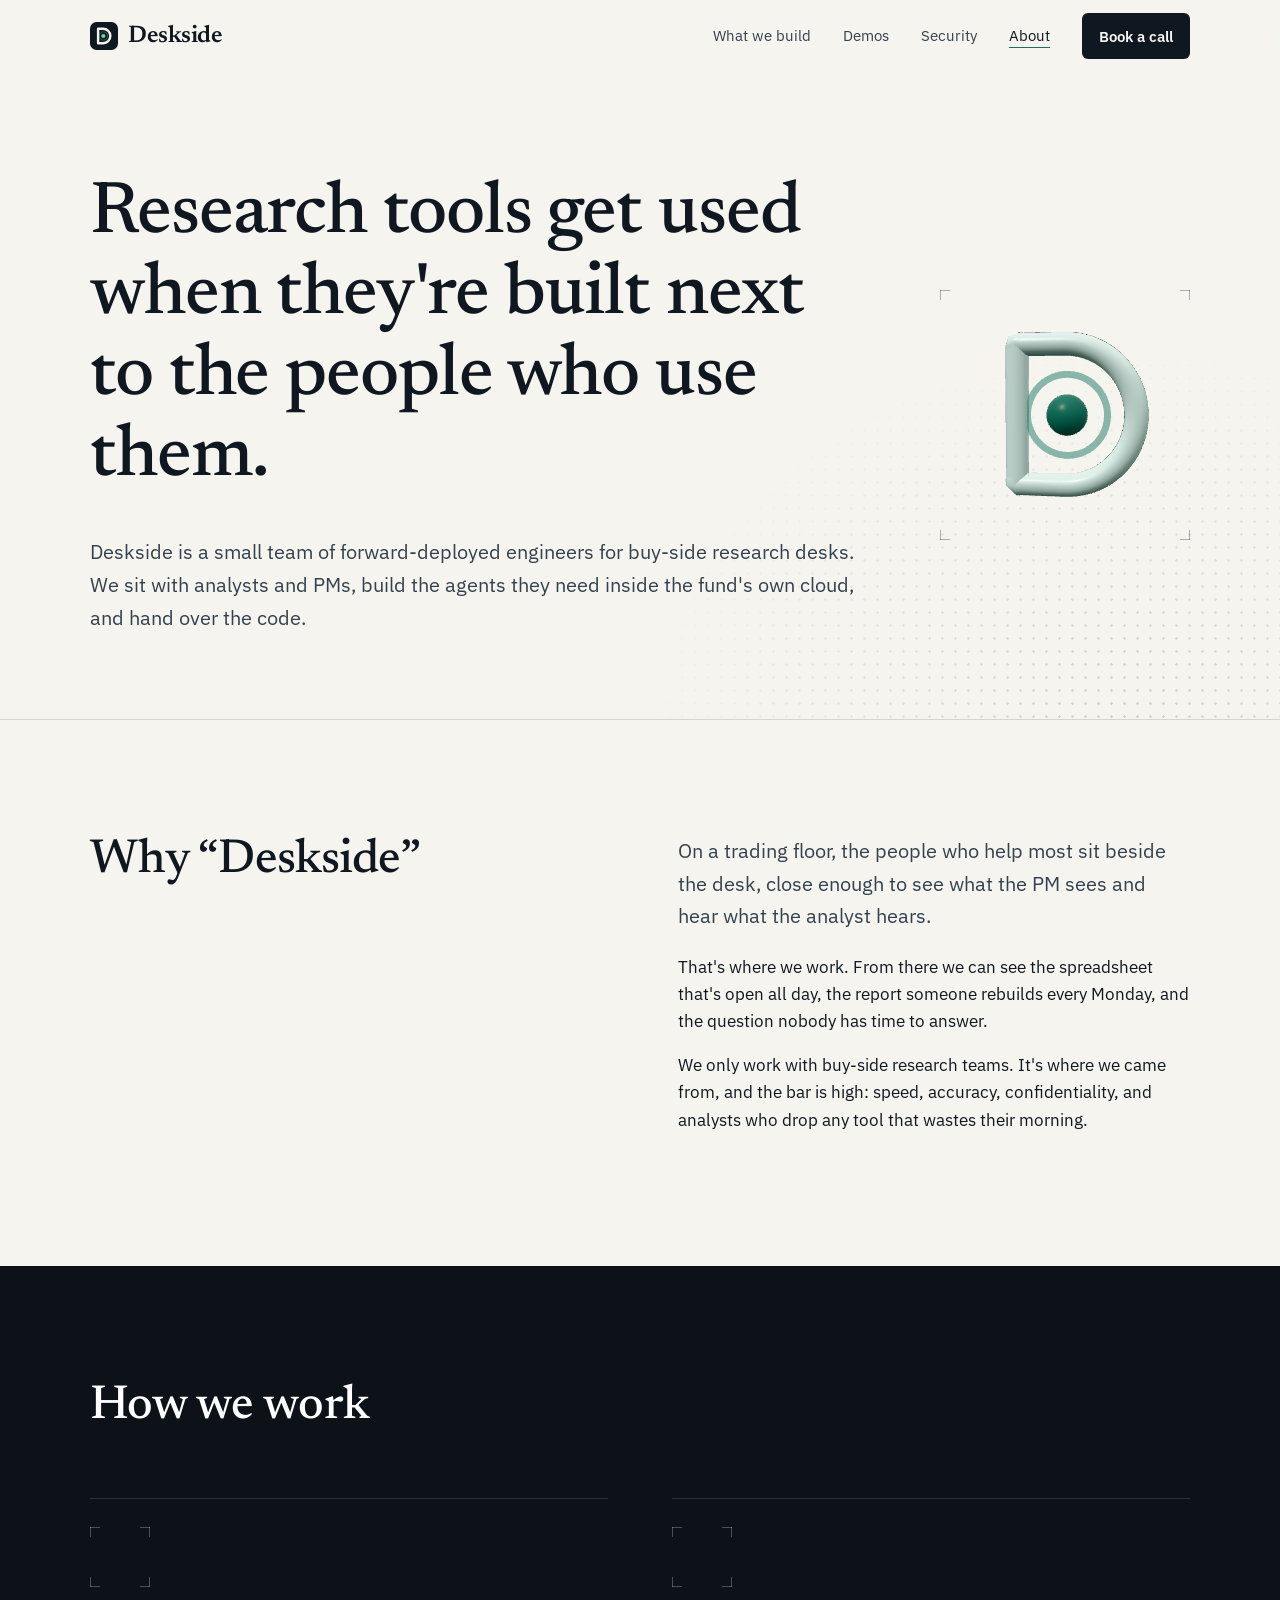
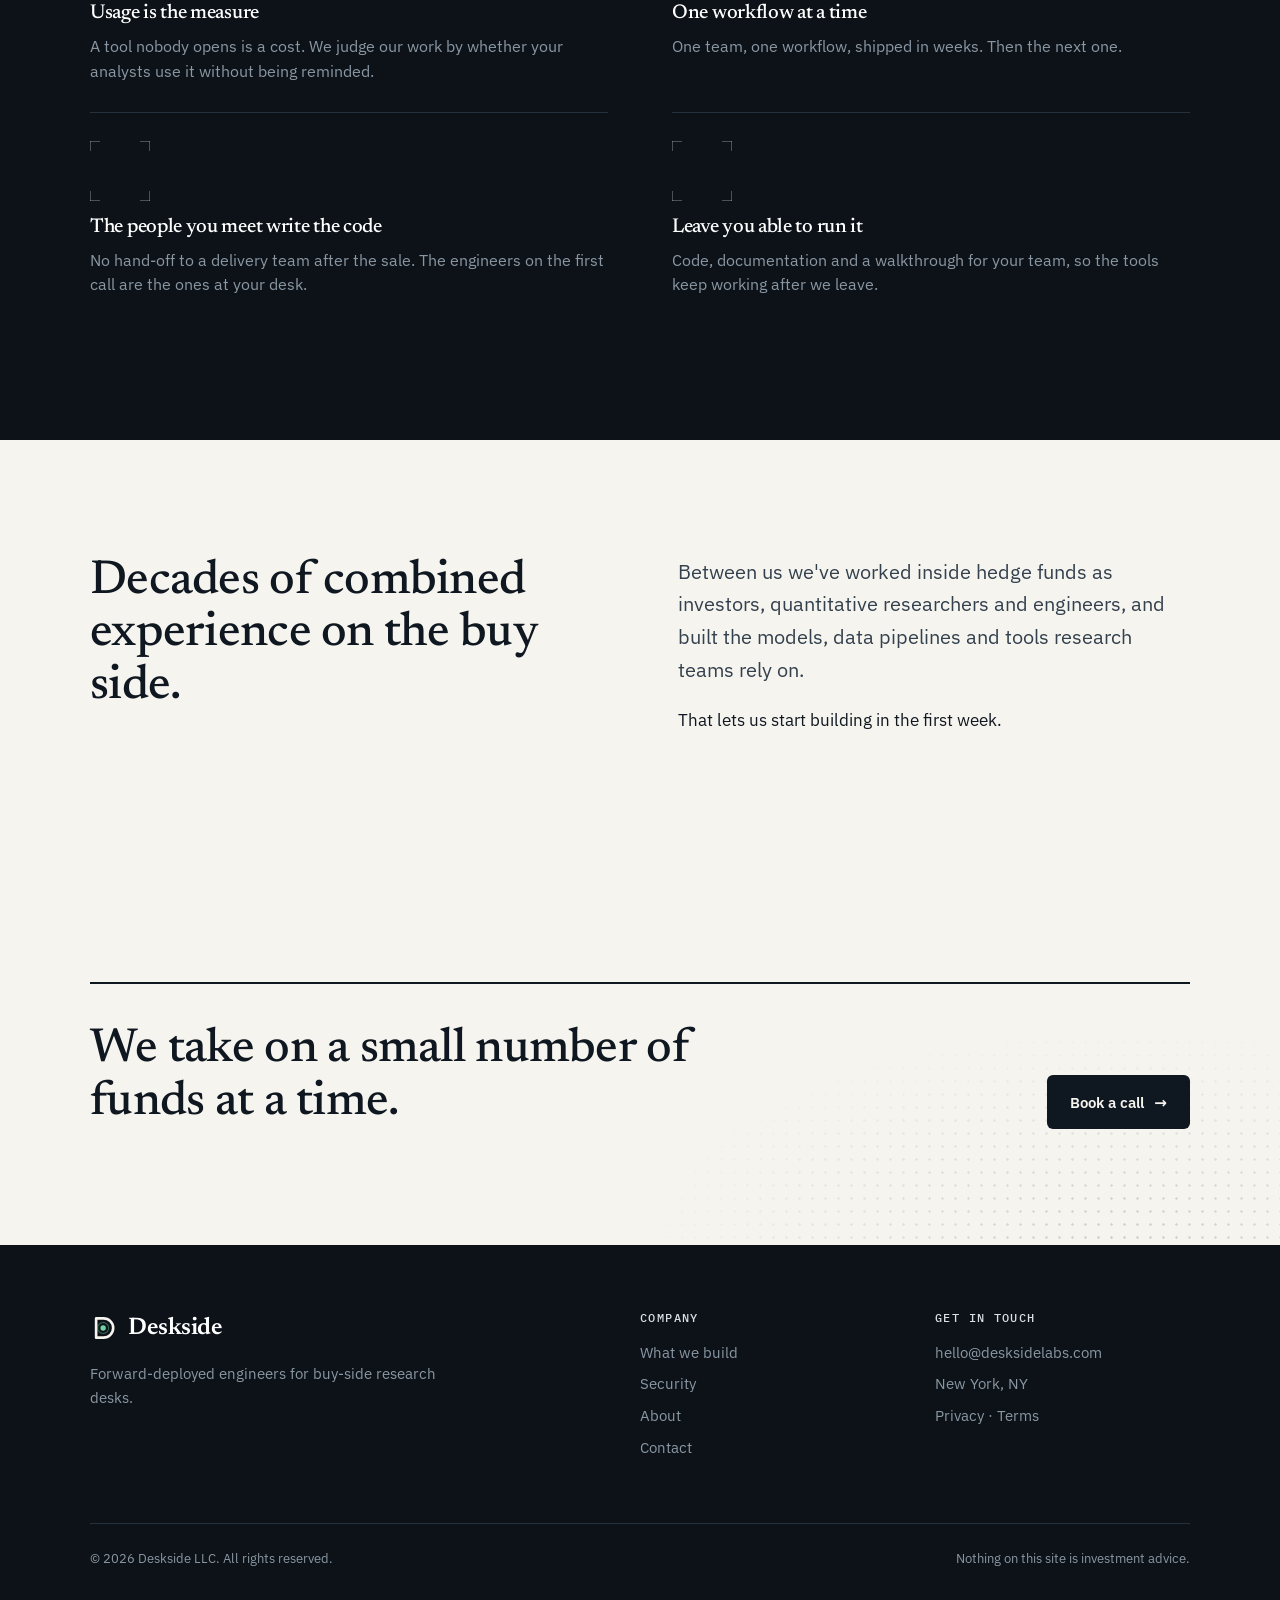
==== commit da0e2c2e: "Add frosted 3D objects in bracket frames across the site Inspired by the reference video, kept restr" ====
--- a/about.html
+++ b/about.html
@@ -43,9 +43,12 @@
   <main id="main">
 
     <section class="page-head">
-      <div class="container">
+      <div class="container page-head-grid">
+        <div>
         <h1>Research tools get used when they're built next to the people who use them.</h1>
         <p class="lede">Deskside is a small team of forward-deployed engineers for buy-side research desks. We sit with analysts and PMs, build the agents they need inside the fund's own cloud, and hand over the code.</p>
+        </div>
+        <span class="glyph glyph-lg" data-glyph="logo" aria-hidden="true"></span>
       </div>
     </section>
 
@@ -69,18 +72,22 @@
         </div>
         <div class="principles">
           <div class="principle">
+            <span class="glyph glyph-sm" data-glyph="bars" aria-hidden="true"></span>
             <h3>Usage is the measure</h3>
             <p>A tool nobody opens is a cost. We judge our work by whether your analysts use it without being reminded.</p>
           </div>
           <div class="principle">
+            <span class="glyph glyph-sm" data-glyph="lattice" aria-hidden="true"></span>
             <h3>One workflow at a time</h3>
             <p>One team, one workflow, shipped in weeks. Then the next one.</p>
           </div>
           <div class="principle">
+            <span class="glyph glyph-sm" data-glyph="orbit" aria-hidden="true"></span>
             <h3>The people you meet write the code</h3>
             <p>No hand-off to a delivery team after the sale. The engineers on the first call are the ones at your desk.</p>
           </div>
           <div class="principle">
+            <span class="glyph glyph-sm" data-glyph="tray" aria-hidden="true"></span>
             <h3>Leave you able to run it</h3>
             <p>Code, documentation and a walkthrough for your team, so the tools keep working after we leave.</p>
           </div>
@@ -147,5 +154,6 @@
   </footer>
 
   <script src="assets/main.js"></script>
+  <script type="module" src="assets/glyphs.js"></script>
 </body>
 </html>
--- a/assets/styles.css
+++ b/assets/styles.css
@@ -683,3 +683,145 @@
 .cert-sign { display: grid; grid-template-columns: 1fr 1fr; gap: 28px; font-family: var(--sans); font-size: 0.82rem; color: var(--ink-2); }
 .cert-line { display: block; border-bottom: 1px solid var(--ink); height: 28px; margin-bottom: 6px; }
 @media (max-width: 520px) { .cert-meta div { grid-template-columns: 1fr; gap: 0; } .cert-sign { grid-template-columns: 1fr; } }
+
+/* ---------- 3D accents ---------- */
+.hero { position: relative; overflow: hidden; }
+.hero > .container { position: relative; z-index: 1; }
+.hero-3d {
+  position: absolute; left: 0; right: 0; bottom: 0; width: 100%; height: 72%;
+  pointer-events: none; opacity: 0;
+  -webkit-mask-image: linear-gradient(to bottom, transparent 0%, #000 55%);
+          mask-image: linear-gradient(to bottom, transparent 0%, #000 55%);
+  transition: opacity 1.2s ease;
+}
+.has-3d .hero-3d { opacity: .5; }
+@media (max-width: 960px) { .hero-3d { height: 45%; } .has-3d .hero-3d { opacity: .35; } }
+
+
+.alt-visuals { display: grid; gap: 20px; min-width: 0; }
+.viz-card {
+  margin: 0; background: #080d12; border: 1px solid var(--night-rule); border-radius: var(--radius); overflow: hidden;
+  box-shadow: 0 30px 60px -30px rgba(0,0,0,.6); min-width: 0;
+}
+.cohort-stage { position: relative; height: clamp(260px, 32vw, 360px); }
+.cohort-stage canvas { position: absolute; inset: 0; width: 100%; height: 100%; display: block; }
+.viz-fallback {
+  position: absolute; inset: 0; display: grid; place-items: center; margin: 0; padding: 24px;
+  text-align: center; color: var(--night-muted); font-size: 0.9rem;
+}
+.has-3d .viz-fallback { display: none; }
+.axis {
+  position: absolute; font-family: var(--mono); font-size: 0.68rem; letter-spacing: .04em;
+  color: var(--night-muted); pointer-events: none;
+}
+.axis-x { right: 16px; bottom: 12px; }
+.axis-z { left: 16px; top: 12px; }
+.viz-card figcaption {
+  display: flex; flex-wrap: wrap; align-items: center; gap: 6px 14px;
+  padding: 12px 18px 14px; border-top: 1px solid var(--night-rule);
+  font-size: 0.8rem; color: var(--night-muted);
+}
+.key { display: inline-flex; align-items: center; gap: 7px; }
+.swatch { display: inline-block; width: 10px; height: 10px; border-radius: 2px; flex: none; }
+.sw-hi { background: #6fd3a7; } .sw-lo { background: #1a4d42; } .sw-new { background: var(--signal); }
+
+
+/* ---------- Hero research engine ---------- */
+.engine {
+  background: radial-gradient(120% 90% at 50% 45%, #13202b 0%, var(--night) 70%);
+  color: var(--night-text); border-radius: var(--radius); overflow: hidden; min-width: 0;
+  box-shadow: 0 30px 60px -30px rgba(15, 23, 32, .55), 0 0 0 1px rgba(15,23,32,.08);
+}
+.engine-stage { position: relative; height: clamp(340px, 34vw, 420px); }
+.engine-stage canvas { position: absolute; inset: 0; width: 100%; height: 100%; display: block; }
+.engine-in {
+  position: absolute; left: 14px; right: 14px; bottom: 12px;
+  list-style: none; margin: 0; padding: 0; display: flex; flex-wrap: wrap; gap: 6px 14px;
+  font-family: var(--mono); font-size: 0.68rem; color: var(--night-muted); letter-spacing: .04em;
+}
+.engine-in li { display: flex; align-items: center; gap: 7px; }
+.engine-in i { width: 8px; height: 10px; border-radius: 1.5px; display: inline-block; }
+.engine-out {
+  position: absolute; right: 14px; top: 16px; bottom: 44px; width: min(42%, 220px);
+  list-style: none; margin: 0; padding: 0; display: flex; flex-direction: column; justify-content: center; gap: 10px;
+}
+.engine-out li {
+  background: rgba(12,18,24,.85); border: 1px solid var(--night-rule); border-left: 3px solid var(--term-green);
+  border-radius: 6px; padding: 8px 11px; display: none; gap: 2px;
+  backdrop-filter: blur(4px); -webkit-backdrop-filter: blur(4px);
+}
+@keyframes cardIn { from { opacity: 0; transform: translateX(-14px); } to { opacity: 1; transform: none; } }
+.engine-out li.on { display: grid; animation: cardIn .5s ease both; }
+.engine-out b { font-size: 0.78rem; color: #fff; font-weight: 600; }
+.engine-out span { font-size: 0.72rem; color: var(--night-muted); }
+.engine-out .eo-tone { border-left-color: var(--signal); }
+.engine-out .eo-data { border-left-color: #7fb6ff; }
+.engine-out .eo-comp { border-left-color: #e5484d; }
+@media (max-width: 560px) {
+  .engine-in { top: 14px; bottom: auto; }
+  .engine-out { top: auto; bottom: 12px; left: 12px; right: 12px; width: auto; justify-content: flex-end; }
+}
+@media (prefers-reduced-motion: reduce) { .engine-out li.on { animation: none; } }
+
+
+/* ---------- Security: enclave ---------- */
+.sec-head { display: grid; grid-template-columns: 1fr 200px; gap: 24px; align-items: center; }
+.enclave { position: relative; height: 180px; display: none; }
+.enclave canvas { position: absolute; inset: 0; width: 100%; height: 100%; display: block; }
+.enclave span {
+  position: absolute; left: 0; right: 0; bottom: 0; text-align: center;
+  font-family: var(--mono); font-size: 0.68rem; color: var(--night-muted);
+}
+.has-3d .enclave { display: block; }
+@media (max-width: 560px) { .sec-head { grid-template-columns: 1fr; } .enclave { height: 150px; } }
+
+/* ---------- Demos head with engine ---------- */
+.demo-head { display: grid; grid-template-columns: 1fr 1fr; gap: clamp(32px, 5vw, 64px); align-items: center; margin-bottom: clamp(40px, 5vw, 64px); }
+.demo-head .section-head { margin-bottom: 0; }
+@media (max-width: 960px) { .demo-head { grid-template-columns: 1fr; } }
+
+/* ---------- Glyphs: small frosted 3D objects in corner-bracket frames ---------- */
+.glyph-canvas { position: fixed; left: 0; top: 0; width: 100%; height: 100%; pointer-events: none; z-index: 40; }
+.glyph {
+  --bk: rgba(15, 23, 32, .32);
+  position: relative; display: none; width: 72px; aspect-ratio: 1; flex: none;
+  background:
+    linear-gradient(var(--bk), var(--bk)) left top / 10px 1px no-repeat,
+    linear-gradient(var(--bk), var(--bk)) left top / 1px 10px no-repeat,
+    linear-gradient(var(--bk), var(--bk)) right top / 10px 1px no-repeat,
+    linear-gradient(var(--bk), var(--bk)) right top / 1px 10px no-repeat,
+    linear-gradient(var(--bk), var(--bk)) left bottom / 10px 1px no-repeat,
+    linear-gradient(var(--bk), var(--bk)) left bottom / 1px 10px no-repeat,
+    linear-gradient(var(--bk), var(--bk)) right bottom / 10px 1px no-repeat,
+    linear-gradient(var(--bk), var(--bk)) right bottom / 1px 10px no-repeat;
+}
+.has-glyphs .glyph { display: block; }
+.band .glyph, .site-footer .glyph { --bk: rgba(216, 222, 228, .3); }
+.glyph-sm { width: 60px; }
+.glyph-xs { width: 44px; background: none; }
+.glyph-md { width: 120px; }
+.glyph-lg { width: clamp(150px, 20vw, 250px); }
+
+/* Glyph placements (layout only switches on when glyphs are drawn) */
+.has-glyphs .sp-g { display: grid; grid-template-columns: auto 1fr; column-gap: 18px; align-items: start; }
+.has-glyphs .sp-g .glyph { grid-row: span 2; }
+.alt-list dt .glyph { margin-bottom: 12px; }
+.step-when { display: flex; flex-direction: column; gap: 14px; }
+.strat-name { display: flex; align-items: center; gap: 12px; }
+.model .glyph { margin-bottom: 18px; }
+.service .glyph-md { margin-top: 20px; }
+.principle .glyph { margin-bottom: 14px; }
+.page-head-grid { display: grid; grid-template-columns: 1fr auto; gap: clamp(24px, 5vw, 72px); align-items: center; }
+@media (max-width: 720px) { .page-head-grid { grid-template-columns: 1fr; } .page-head-grid .glyph-lg { width: 140px; } }
+
+/* Reference-style atmosphere: teal-to-ink gradient band, faint dotted arcs */
+.band-grad { background: linear-gradient(180deg, #2f4a46 0%, #142024 42%, var(--night) 100%); }
+.page-head, .cta { position: relative; overflow: hidden; }
+.page-head::before, .cta::before {
+  content: ""; position: absolute; inset: 0; pointer-events: none;
+  background-image: radial-gradient(rgba(15, 23, 32, .16) 1px, transparent 1.5px);
+  background-size: 13px 13px;
+  -webkit-mask-image: radial-gradient(ellipse 55% 85% at 88% 100%, #000 0%, transparent 70%);
+          mask-image: radial-gradient(ellipse 55% 85% at 88% 100%, #000 0%, transparent 70%);
+}
+.page-head > .container, .cta > .container { position: relative; }
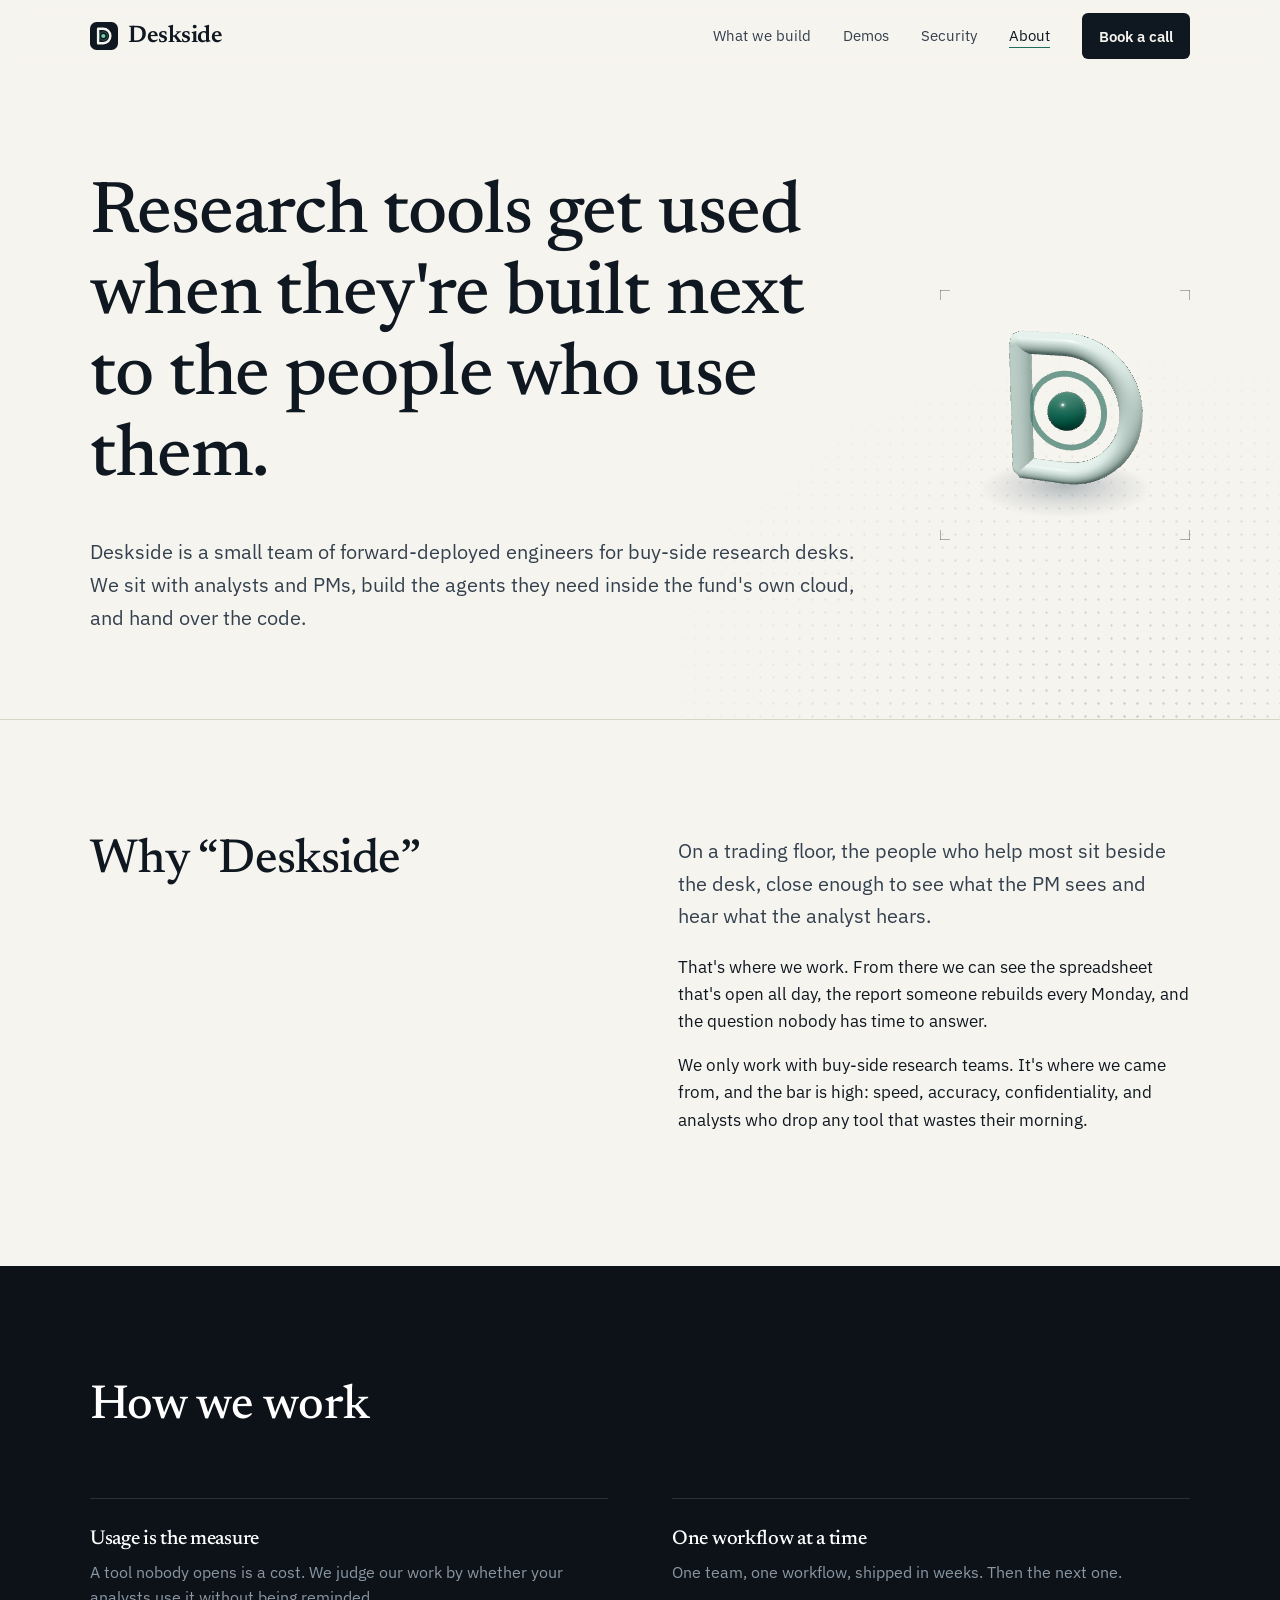
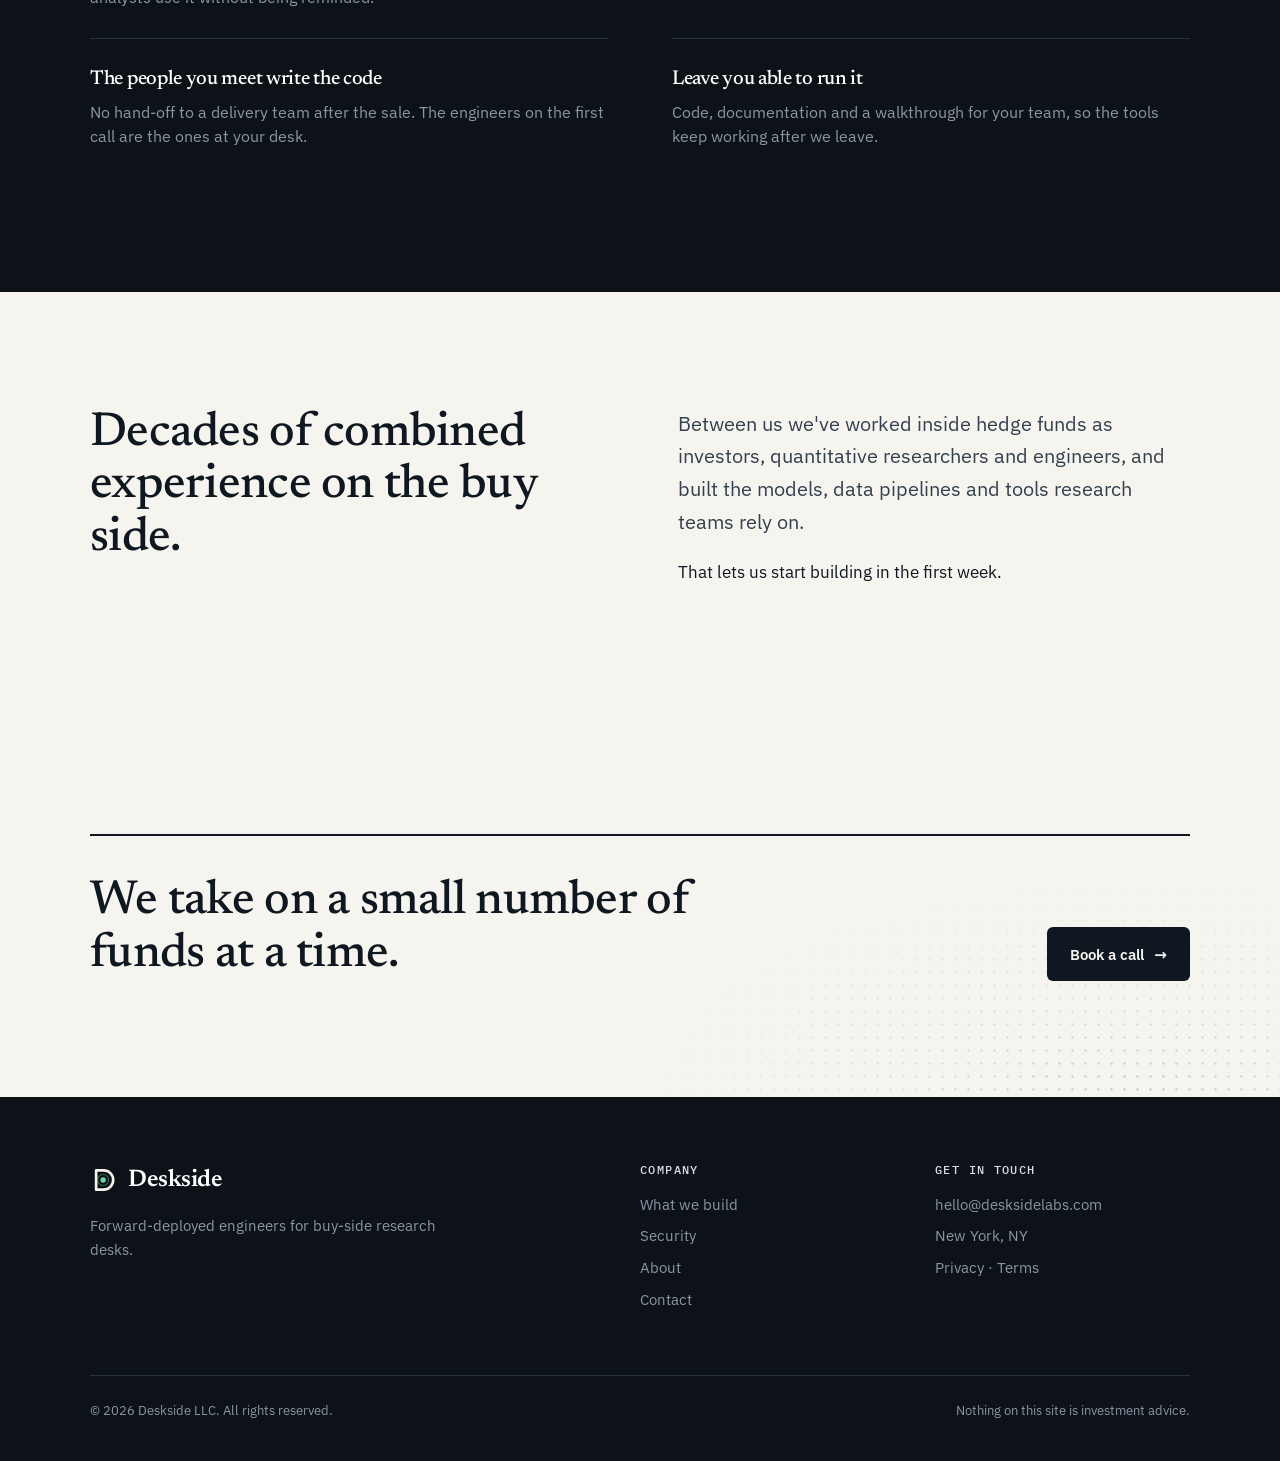
==== commit 059156da: "Rebuild 3D glyphs: fix scroll drift, keep only meaningful ones, better models - Each glyph now draws" ====
--- a/about.html
+++ b/about.html
@@ -72,22 +72,18 @@
         </div>
         <div class="principles">
           <div class="principle">
-            <span class="glyph glyph-sm" data-glyph="bars" aria-hidden="true"></span>
             <h3>Usage is the measure</h3>
             <p>A tool nobody opens is a cost. We judge our work by whether your analysts use it without being reminded.</p>
           </div>
           <div class="principle">
-            <span class="glyph glyph-sm" data-glyph="lattice" aria-hidden="true"></span>
             <h3>One workflow at a time</h3>
             <p>One team, one workflow, shipped in weeks. Then the next one.</p>
           </div>
           <div class="principle">
-            <span class="glyph glyph-sm" data-glyph="orbit" aria-hidden="true"></span>
             <h3>The people you meet write the code</h3>
             <p>No hand-off to a delivery team after the sale. The engineers on the first call are the ones at your desk.</p>
           </div>
           <div class="principle">
-            <span class="glyph glyph-sm" data-glyph="tray" aria-hidden="true"></span>
             <h3>Leave you able to run it</h3>
             <p>Code, documentation and a walkthrough for your team, so the tools keep working after we leave.</p>
           </div>
--- a/assets/styles.css
+++ b/assets/styles.css
@@ -781,7 +781,6 @@
 @media (max-width: 960px) { .demo-head { grid-template-columns: 1fr; } }
 
 /* ---------- Glyphs: small frosted 3D objects in corner-bracket frames ---------- */
-.glyph-canvas { position: fixed; left: 0; top: 0; width: 100%; height: 100%; pointer-events: none; z-index: 40; }
 .glyph {
   --bk: rgba(15, 23, 32, .32);
   position: relative; display: none; width: 72px; aspect-ratio: 1; flex: none;
@@ -797,20 +796,15 @@
 }
 .has-glyphs .glyph { display: block; }
 .band .glyph, .site-footer .glyph { --bk: rgba(216, 222, 228, .3); }
-.glyph-sm { width: 60px; }
-.glyph-xs { width: 44px; background: none; }
-.glyph-md { width: 120px; }
+.glyph canvas { position: absolute; inset: 0; width: 100%; height: 100%; display: block; }
+.glyph-sm { width: 84px; }
+.glyph-xs { width: 60px; background: none; }
 .glyph-lg { width: clamp(150px, 20vw, 250px); }
 
 /* Glyph placements (layout only switches on when glyphs are drawn) */
-.has-glyphs .sp-g { display: grid; grid-template-columns: auto 1fr; column-gap: 18px; align-items: start; }
-.has-glyphs .sp-g .glyph { grid-row: span 2; }
 .alt-list dt .glyph { margin-bottom: 12px; }
-.step-when { display: flex; flex-direction: column; gap: 14px; }
-.strat-name { display: flex; align-items: center; gap: 12px; }
-.model .glyph { margin-bottom: 18px; }
-.service .glyph-md { margin-top: 20px; }
-.principle .glyph { margin-bottom: 14px; }
+.strat-name { display: flex; align-items: center; gap: 10px; }
+.strat-name .glyph { margin: -8px 0; }
 .page-head-grid { display: grid; grid-template-columns: 1fr auto; gap: clamp(24px, 5vw, 72px); align-items: center; }
 @media (max-width: 720px) { .page-head-grid { grid-template-columns: 1fr; } .page-head-grid .glyph-lg { width: 140px; } }
 
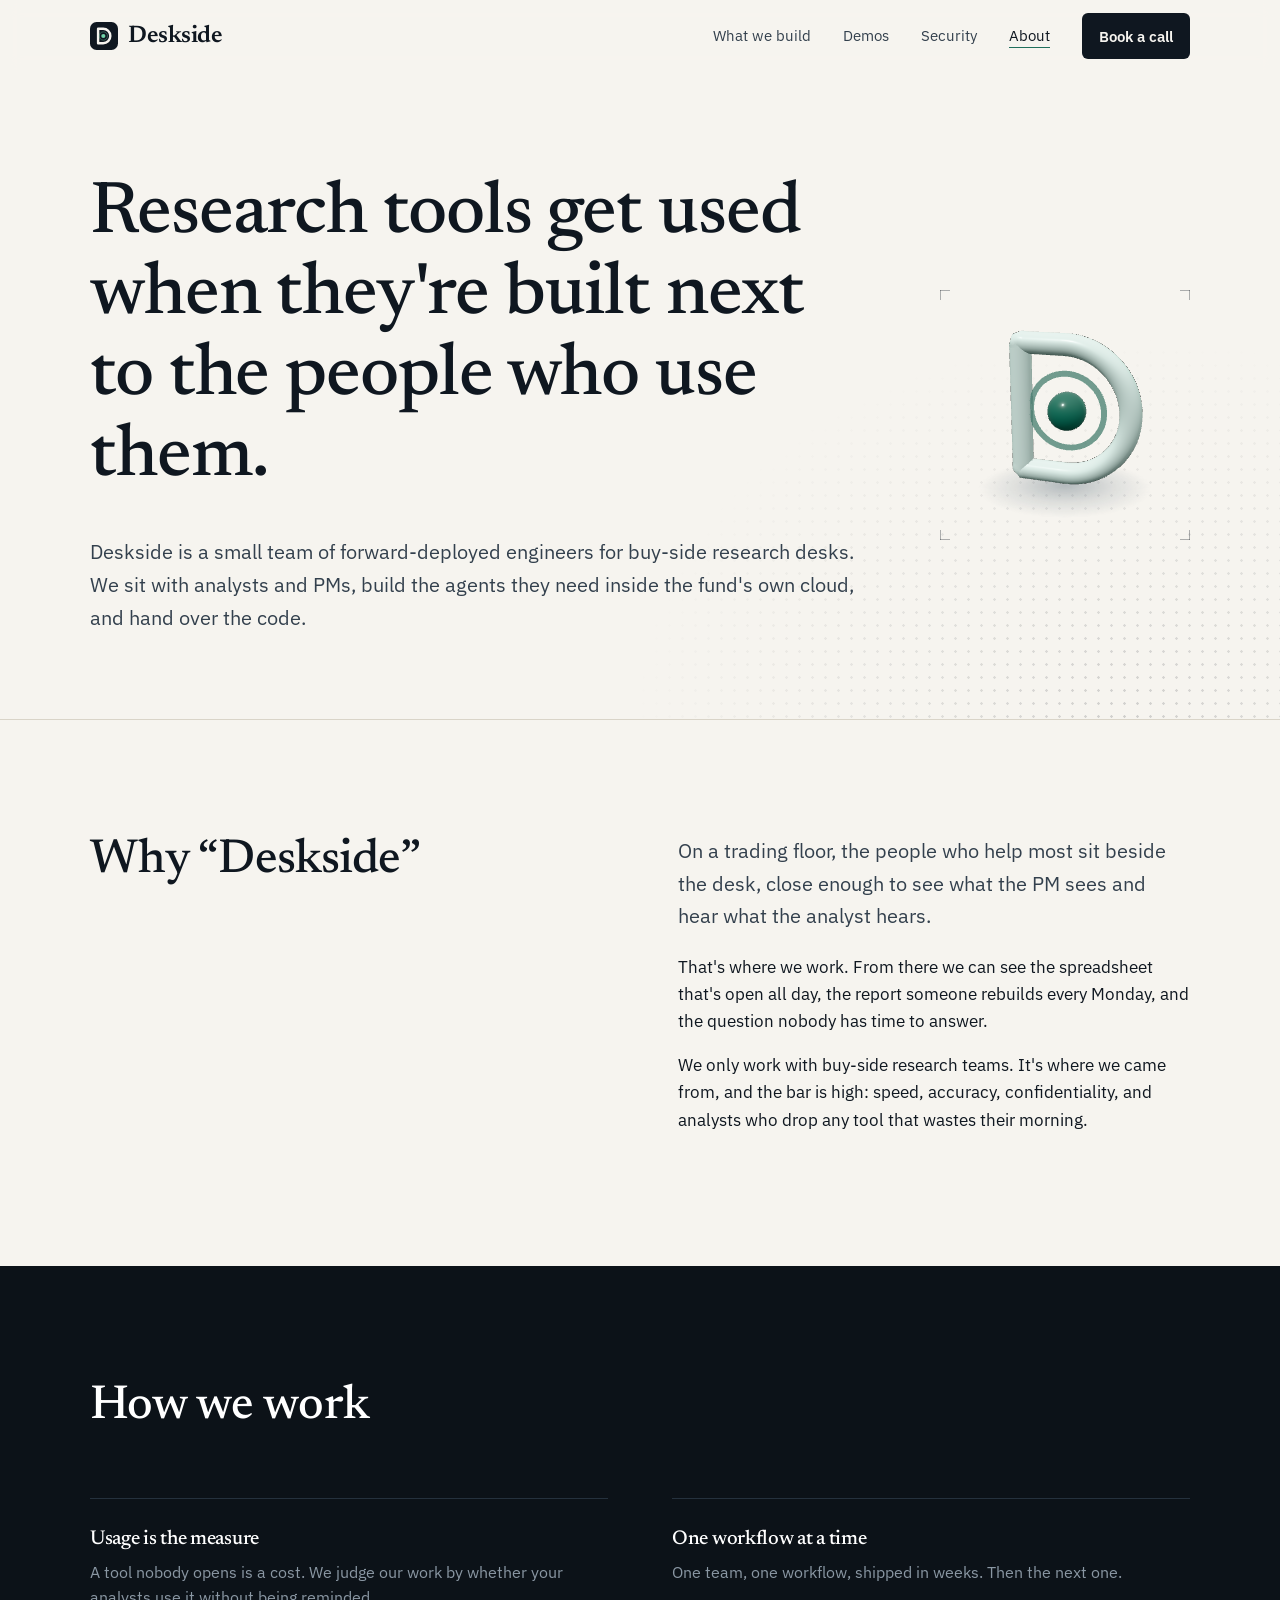
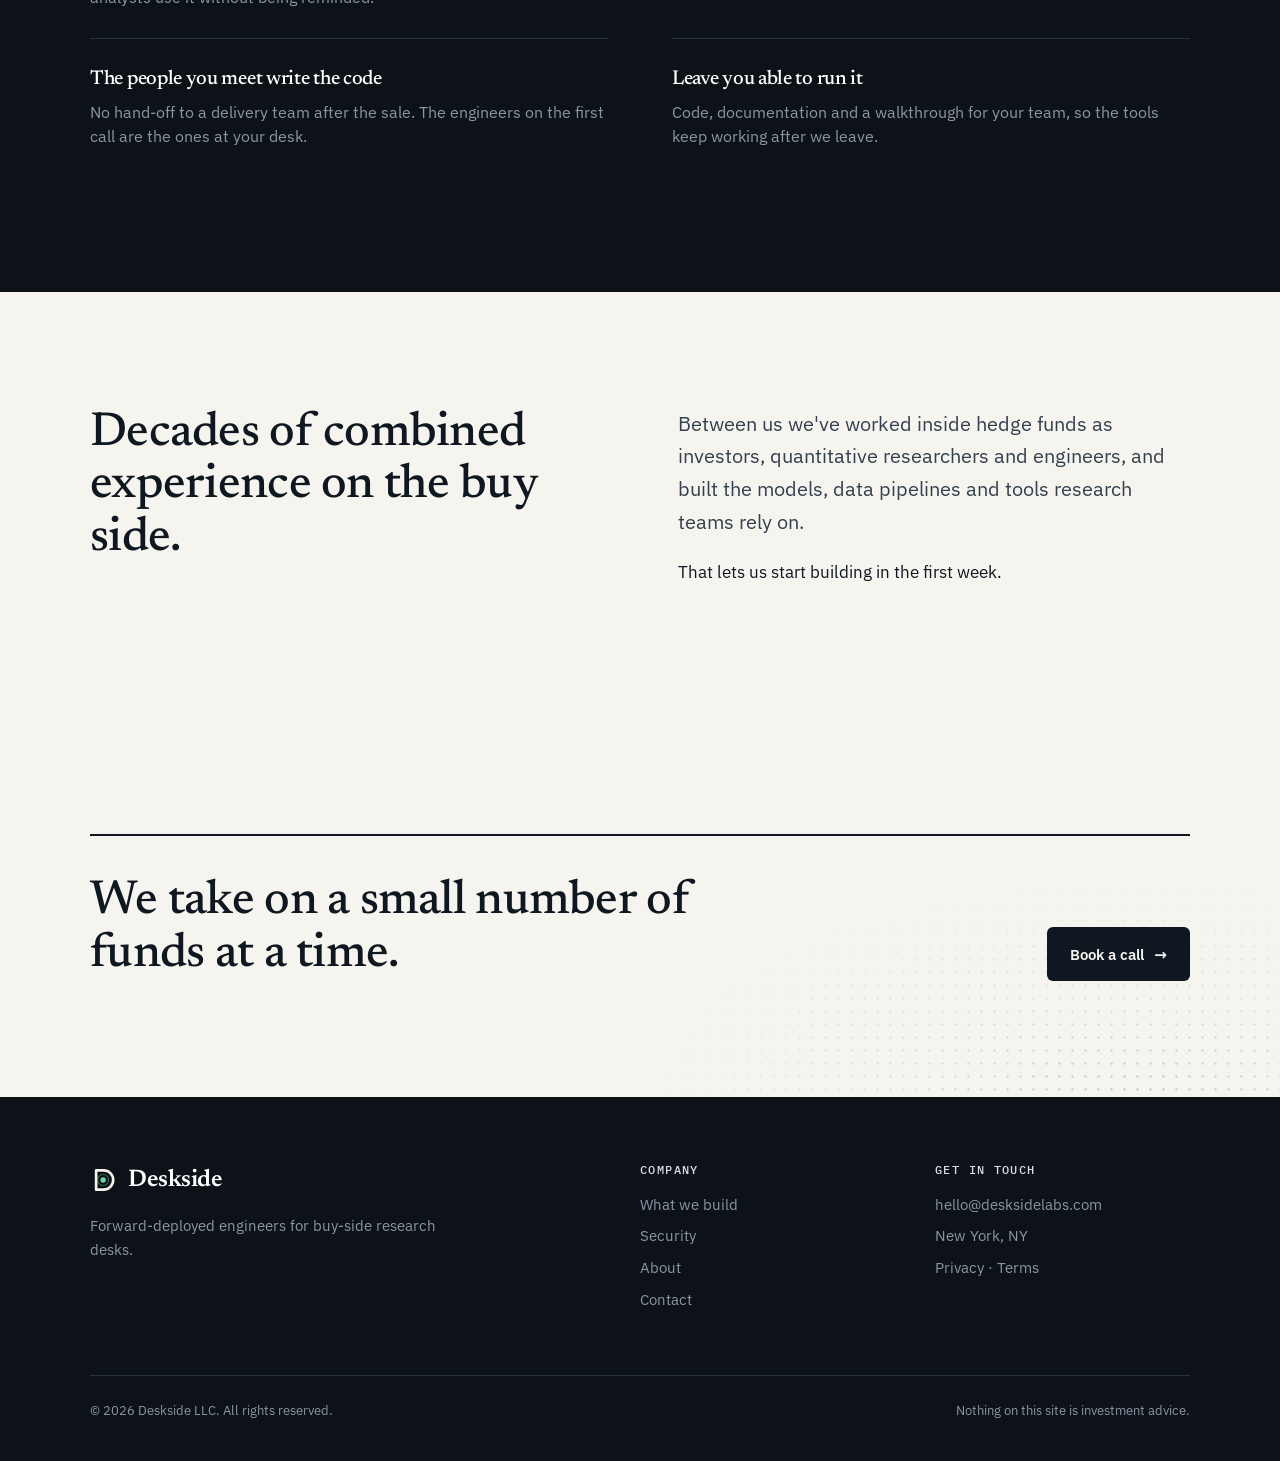
==== commit 61dde4a5: "Stop the page zooming out wider than the screen on phones - html/body clip horizontal overflow (over" ====
--- a/about.html
+++ b/about.html
@@ -2,7 +2,7 @@
 <html lang="en">
 <head>
   <meta charset="utf-8">
-  <meta name="viewport" content="width=device-width, initial-scale=1">
+  <meta name="viewport" content="width=device-width, initial-scale=1, minimum-scale=1">
   <title>About | Deskside</title>
   <meta name="description" content="Deskside is a small team of forward-deployed engineers for buy-side research desks, with decades of combined hedge fund experience.">
   <meta property="og:title" content="About | Deskside">
--- a/assets/styles.css
+++ b/assets/styles.css
@@ -31,6 +31,8 @@
 *, *::before, *::after { box-sizing: border-box; }
 
 html { -webkit-text-size-adjust: 100%; scroll-behavior: smooth; }
+/* Nothing may make the page wider than the screen (iOS lets you zoom out to any overflow). */
+html, body { max-width: 100%; overflow-x: clip; }
 
 body {
   margin: 0;
@@ -370,7 +372,7 @@
 .tri .blend th, .tri .blend td { color: var(--accent); font-weight: 600; }
 .tri .blend .bar { background: var(--accent); }
 .tri .cons .bar { background: transparent; border: 1px dashed var(--muted); }
-@media (max-width: 520px) { .tri th, .tri td { padding: 8px 12px; } .tri .bar-col { width: 30%; } }
+@media (max-width: 520px) { .tri { table-layout: fixed; } .tri th, .tri td { padding: 8px 10px; } .tri thead th:first-child, .tri tbody th { width: 46%; } .tri td { width: 22%; } .tri .bar-col { width: 32%; } }
 
 .sr-only { position: absolute; width: 1px; height: 1px; overflow: hidden; clip: rect(0 0 0 0); white-space: nowrap; }
 
